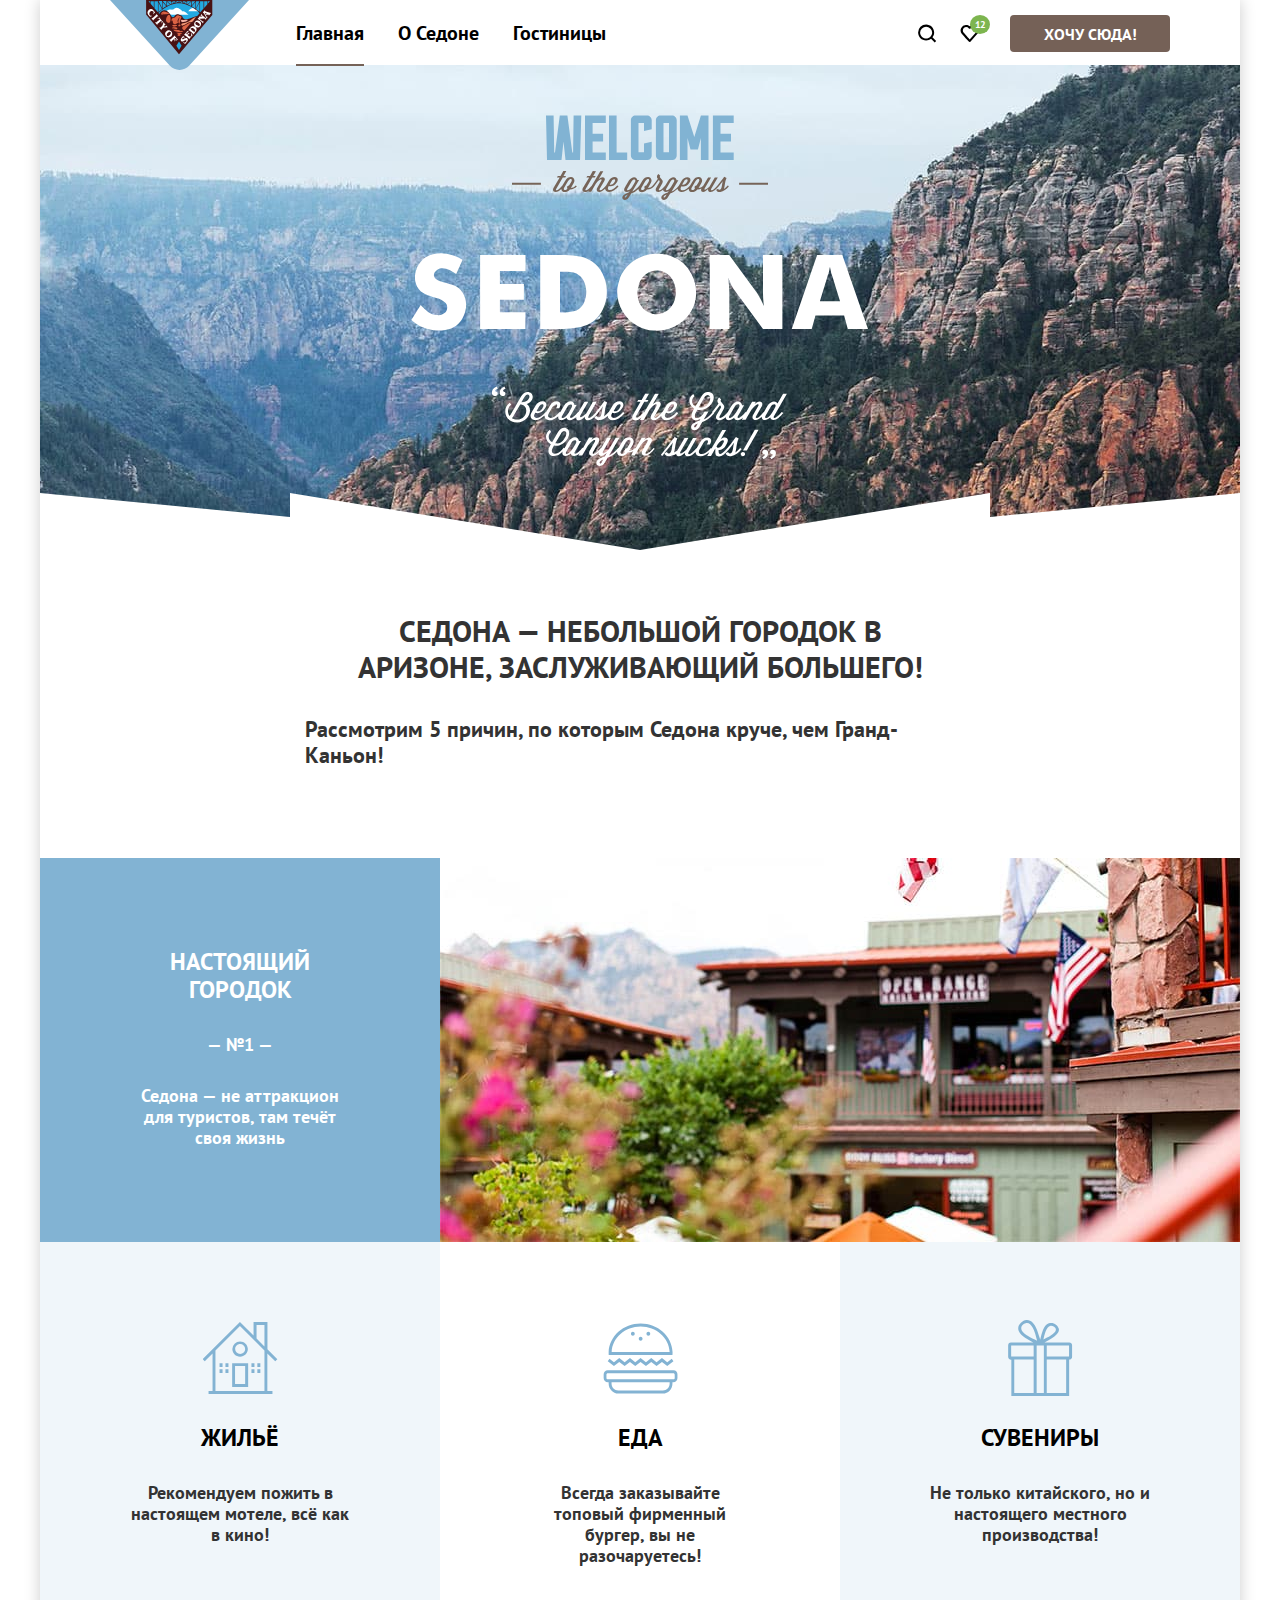
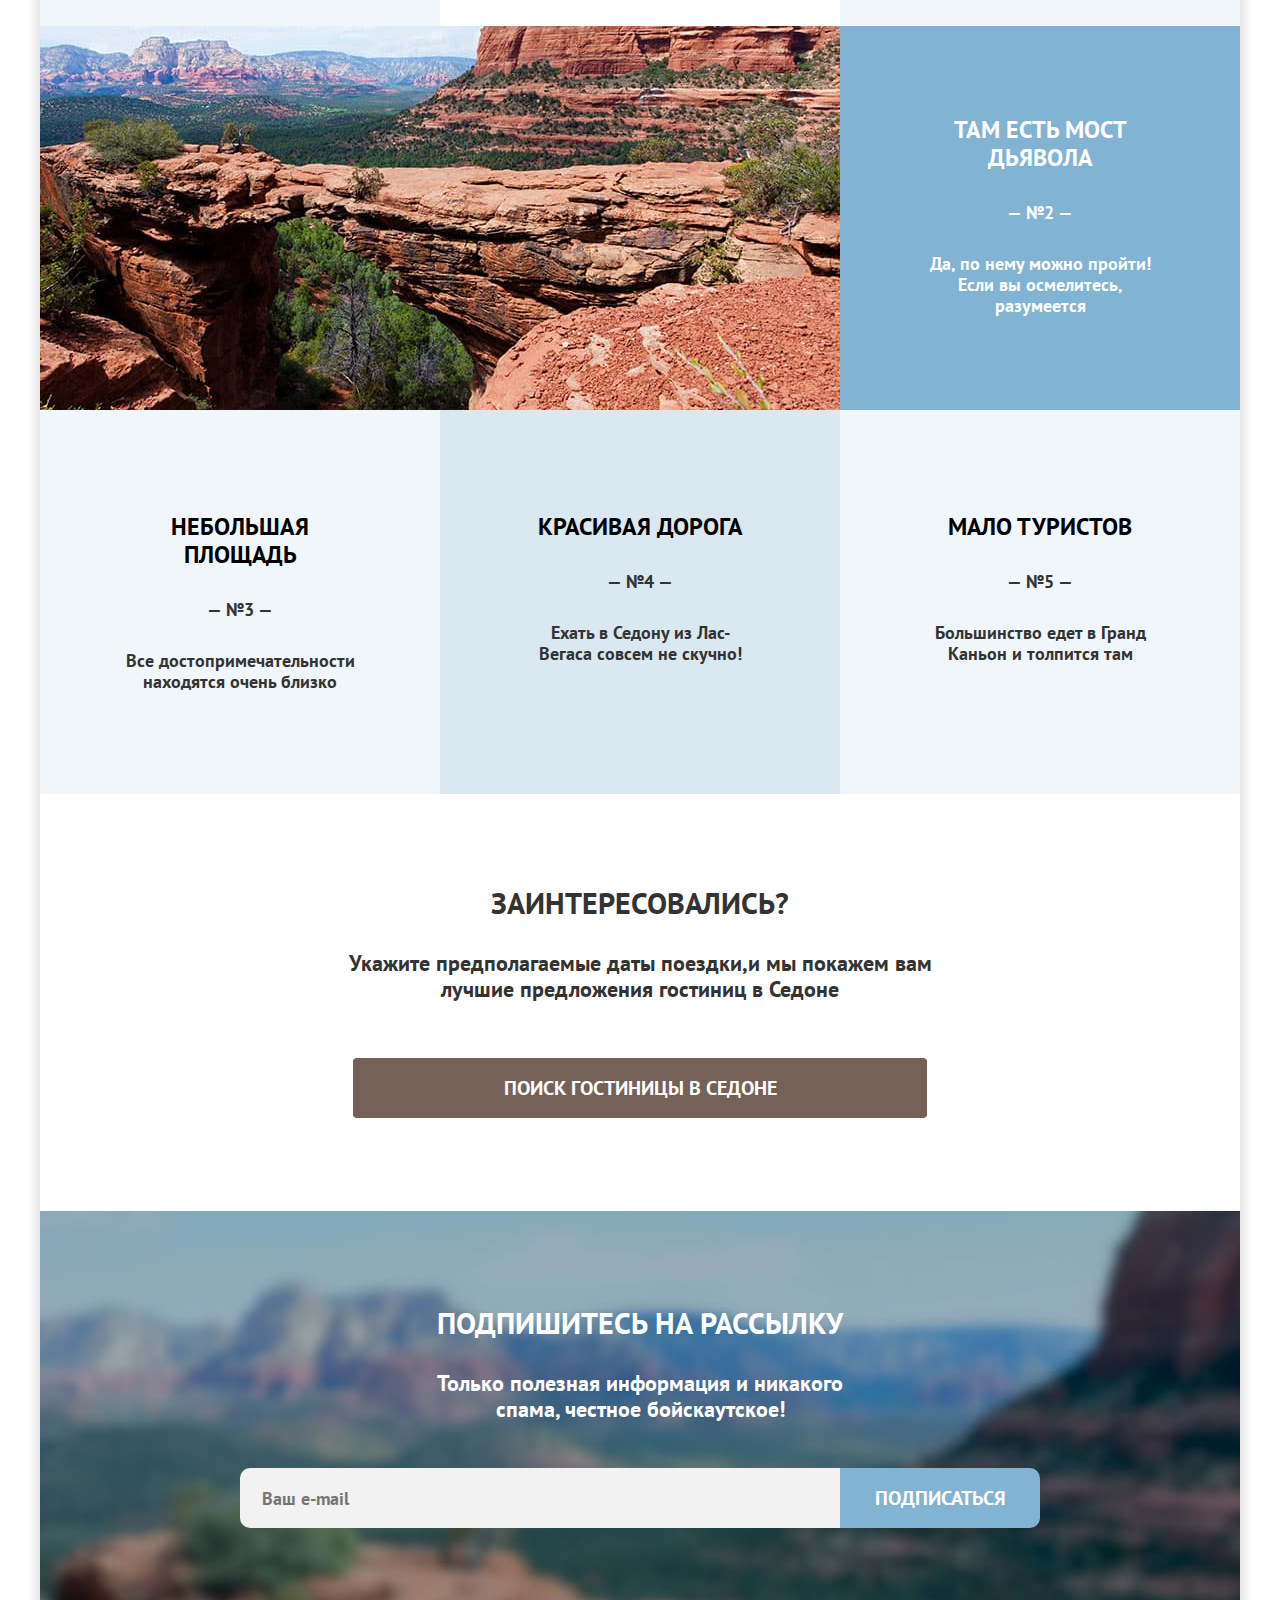
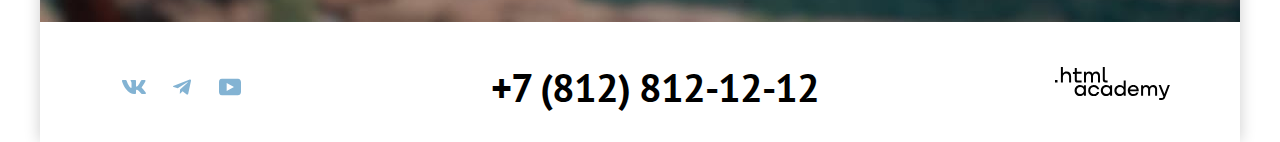
==== index.html @ e3652f36 "Merge pull request #8 from Danilooo77/master" ====
<!DOCTYPE html>
<html lang="ru">

<head>
  <meta charset="utf-8">
  <title>HTML Academy: Седона</title>
  <link rel="stylesheet" href="./styles/styles.css">
  <link rel="icon" href="#">
</head>

<body>
  <header class="page-header">
    <div class="container">
      <nav class="navigation">
        <a class="header-icon-link" href="./index.html">
          <img class="header-icon-image" src="./images/logo.svg" width="139" height="70" alt="city of seddona"></a>
        <ul class="navigation-list">
          <li class="navigation-item">
            <a class="navigation-link navigation-link-active" href="./index.html">Главная</a>
          </li>
          <li class="navigation-item">
            <a class="navigation-link" href="#">О Седоне</a>
          </li>
          <li class="navigation-item">
            <a class="navigation-link" href="catalog.html">Гостиницы</a>
          </li>
        </ul>
        <ul class="navigation-user">
          <li class="navigation-item">
            <a class="navigation-link" href="#"><svg class="navigation-icon" width="19" height="19" fill="#000"
                xmlns="http://www.w3.org/2000/svg">
                <path fill="currentColor"
                  d="m18.16 17.05-3.71-3.7c1-1.3 1.7-3 1.7-4.9 0-4.4-3.6-8-8.02-8a8.12 8.12 0 0 0-8.02 8.1c0 4.4 3.6 8 8.02 8 1.8 0 3.51-.6 4.91-1.7l3.71 3.7 1.4-1.5Zm-10.03-2.5c-3.3 0-6.02-2.7-6.02-6a6.03 6.03 0 0 1 12.04 0c0 3.3-2.71 6-6.02 6Z"
                   />
              </svg> <span class="visually-hidden">Поиск</span></a>
          </li>
          <li class="navigation-item">
            <a class="navigation-link " href="#"><svg class="navigation-icon" width="19" height="17" fill="#000"
                xmlns="http://www.w3.org/2000/svg"><path fill="currentColor" d="M9.58 17c-.3 0-.6-.1-.8-.4-5.42-6.1-6.72-7.5-7.03-7.9A5.4 5.4 0 0 1 6.16 0c1.31 0 2.51.5 3.52 1.3a5.47 5.47 0 0 1 9.03 4.1c0 1.3-.5 2.5-1.31 3.4l-7.02 7.9c-.2.2-.4.3-.8.3ZM3.56 7.5c.3.4 3.51 4 6.12 6.9l6.21-7c.5-.5.7-1.2.7-2 0-1.8-1.5-3.3-3.3-3.3-1 0-2 .5-2.71 1.3-.3.3-.6.4-.9.4-.3 0-.6-.2-.8-.4a3.7 3.7 0 0 0-2.71-1.3c-1.8 0-3.31 1.5-3.31 3.3-.1.9.3 1.6.7 2.1-.1 0-.1 0 0 0Z" />
              </svg>
              <span class="count-badge">12</span>
              <span class="visually-hidden">Избранное</span></a>
          </li>
          <li class="navigation-item">
            <a class="button-brown " href="#">Хочу сюда!</a>
          </li>
        </ul>
      </nav>
    </div>
  </header>
  <main class="main-index main-column">
    <div class="page-container">
      <div class="background-title">
      <h1 class="visually-hidden"> seddona </h1>
      <img class="logo logo-text" src="./images/welcome.svg" width="458" height="352"
        alt="логотип туристической агении Приветствуем в Седона на фоне гор">
      </div>
      <section Class="advantages">
        <h2 class="advantages-logo">Седона — небольшой городок в Аризоне, заслуживающий большего!</h2>
        <p class="five-why">Рассмотрим 5 причин, по которым Седона круче, чем Гранд-Каньон!</p>
        <ul Class="advantages-list">
          <li class="advantages-item">
            <div class="card first-card">
              <div class="group-flex">
                <div class="box-blue">
                  <h3 class="advantages-title-special"> Настоящий городок </h3>
                  <span class="number"> — №1 — </span>
                  <p class="advantages-description"> Седона — не аттракцион для туристов, там течёт своя жизнь </p>
                </div>
                <img class="illustrative" src="./images/photo-header.jpg" width="800" height="384"
                  alt="город на фоне котого видно бар">
              </div>
              <div class="group-flex">
                <div class="box-icon house">
                  <h3 class="advantages-title"> Жильё</h3>
                  <p class="advantages-description"> Рекомендуем пожить в настоящем мотеле, всё как в кино! </p>
                </div>
                <div class="box-icon white food">
                  <h3 class="advantages-title">Еда</h3>
                  <p class="advantages-description">Всегда заказывайте топовый фирменный бургер, вы не разочаруетесь!
                  </p>
                </div>
                <div class="box-icon present">
                  <h3 class="advantages-title">Сувениры</h3>
                  <p class="advantages-description">Не только китайского, но и настоящего местного производства! </p>
                </div>
              </div>
            </div>
          </li>
          <li class="advantages-item">
            <div class="card second-card">
              <div class="group-flex">
                <img class="illustrative" src="./images/photo-quanion.jpg" width="800" height="384"
                  alt="большой и очень крассивый Каньон">
                <div class="box-blue">
                  <h3 class="advantages-title-special">Там есть мост дьявола</h3>
                  <span class="number"> — №2 — </span>
                  <p class="advantages-description">Да, по нему можно пройти! Если вы осмелитесь, разумеется </p>
                </div>
              </div>
            </div>
          </li>
            <li class="advantages-item ">
              <div class="box flex-box">
                <h3 class="advantages-title">Небольшая площадь</h3>
                <span class="number"> — №3 — </span>
                <p class="advantages-description">Все достопримечательности находятся очень близко </p>
              </div>
            </li>
            <li class="advantages-item">
              <div class="box flex-box">
                <h3 class="advantages-title">Красивая дорога</h3>
                <span class="number"> — №4 — </span>
                <p class="advantages-description">Ехать в Седону из Лас-Вегаса совсем не скучно! </p>
              </div>
            </li>
            <li class="advantages-item">
              <div class="box flex-box">
                <h3 class="advantages-title">Мало туристов</h3>
                <span class="number"> — №5 — </span>
                <p class="advantages-description">Большинство едет в Гранд Каньон и толпится там </p>
              </div>
            </li>
        </ul>
      </section>
      <section class="register-tour">
        <h2 class="visually-hidden"> Регистрация на тур </h2>
        <h2 class="register-tour-title">Заинтересовались? </h2>
        <p> Укажите предполагаемые даты поездки,и мы покажем вам лучшие предложения гостиниц в Седоне</p>
        <a href="#" class="register-tour-button button-brown"><span class="register-tour-button-info">Поиск гостиницы в
            седоне</span></a>
      </section>
    </div>
  </main>
  <footer class="page-footer">
    <div class="page-footer-container">
      <section class="newsletter ">
        <h2 class="page-footer-tytle">Подпишитесь на рассылку</h2>
        <p> Только полезная информация и никакого спама, честное бойскаутское! </p>
        <form class="newslatter-form" action="http://echo.htmlacademy.ru/" method="post">
          <label class="e-mail">
            <input class="field" placeholder="Ваш e-mail" type="email" name="newsletter-email" required>
          </label>
          <button class="button newsletter-button" type="submit">
            <span class="button-name">Подписаться</span>
          </button>
        </form>
      </section>
      <div class="container footer-container">
        <ul class="footer-social-list">
          <li class="footer-social-item">
            <a class="social-link" href="https://vk.com/htmlacademy">
              <svg class="social-icon" width="24" height="15" fill="#83B3D3" xmlns="http://www.w3.org/2000/svg">
                <path fill="currentColor" fill-rule="evenodd" clip-rule="evenodd"
                  d="M23.45 1.45c.17-.55 0-.95-.8-.95h-2.62c-.67 0-.98.35-1.14.73 0 0-1.34 3.2-3.23 5.27-.61.6-.89.8-1.22.8-.17 0-.42-.2-.42-.74V1.45c0-.66-.18-.95-.74-.95H9.15c-.42 0-.67.3-.67.6 0 .61.95.76 1.05 2.5v3.8c0 .84-.16.99-.5.99-.88 0-3.05-3.21-4.33-6.89-.25-.71-.5-1-1.17-1H.9c-.75 0-.9.35-.9.73 0 .68.89 4.07 4.14 8.55 2.18 3.06 5.23 4.72 8.01 4.72 1.67 0 1.88-.37 1.88-1v-2.32c0-.73.16-.88.69-.88.38 0 1.05.2 2.61 1.67 1.78 1.75 2.07 2.53 3.08 2.53h2.62c.75 0 1.13-.37.91-1.1-.24-.72-1.09-1.77-2.21-3.02-.62-.7-1.54-1.47-1.81-1.86-.4-.49-.28-.7 0-1.14 0 0 3.2-4.43 3.53-5.93Z"
                   />
              </svg>
              <span class="visually-hidden"> ВКонтакте </span></a>
          </li>
          <li class="footer-social-item">
            <a class="social-link" href="https://t.me/htmlacademy">
              <svg class="social-icon" width="18" height="16" fill="#83B3D3" xmlns="http://www.w3.org/2000/svg">
                <path fill="currentColor"
                  d="M16.79.6.84 6.75c-1.09.43-1.08 1.04-.2 1.31l4.1 1.28 9.47-5.98c.44-.27.85-.12.52.18l-7.68 6.92-.28 4.22c.41 0 .6-.19.83-.41l1.99-1.93 4.13 3.05c.77.42 1.31.2 1.5-.7l2.72-12.8C18.22.77 17.5.27 16.79.59Z"
                   />
              </svg>
              <span class="visually-hidden"> Телеграм </span></a>
          </li>
          <li class="footer-social-item">
            <a class="social-link" href="https://www.youtube.com/user/htmlacademyru">
              <svg class="social-icon" width="22" height="17" fill="#83B3D3" xmlns="http://www.w3.org/2000/svg">
                <path fill="currentColor"
                  d="M18.6 0H3.18C1.31 0 0 1.6 0 3.4v10.1C0 15.4 1.31 17 3.17 17h15.66c1.64 0 3.17-1.6 3.17-3.4V3.4C21.78 1.6 20.47 0 18.6 0ZM7.67 12.54V4.46L15 8.5l-7.33 4.04Z"
                   />
              </svg>
              <span class="visually-hidden"> Ютуб </span></a>
          </li>
        </ul>
        <a class="phone-infoline" href="tel:+78128121212">+7 (812) 812-12-12</a>
        <a class="htmlacademy-link" href="https://htmlacademy.ru" target="_blank">
          <svg class="htmlacademy-icon" width="115" height="33" fill="#000" xmlns="http://www.w3.org/2000/svg"><path fill="currentColor" d="M0 12.9v2.6h2.5v-2.6H0ZM11.6 4.5c-1.6 0-2.8.7-3.6 1.7h-.1V0h-2v15.5h2v-5.3c0-2.1 1.3-3.6 3.3-3.6 1.8 0 2.9 1.4 2.9 3.2v5.7h2V9.4c.1-3-1.8-4.9-4.5-4.9ZM26.6 4.8h-4.8V1.1h-2v3.8h-1.9v2h1.9v6c0 1.7 1 2.7 2.7 2.7h4.1v-2h-3.7c-.7 0-1.1-.4-1.1-1.1V6.8h4.8v-2ZM41.1 4.6c-1.6 0-2.9.8-3.5 2.1h-.1c-.6-1.2-1.8-2.1-3.4-2.1-1.4 0-2.5.8-3.1 1.8h-.1V4.8H29v10.6h2V10c0-2 1-3.5 2.6-3.5 1.5 0 2.4 1 2.4 2.6v6.3h2V9.8c0-2.4 1.4-3.3 2.6-3.3 1.5 0 2.4 1 2.4 2.6v6.3h2V8.9c.1-2.5-1.4-4.3-3.9-4.3ZM47.8 12.7c0 1.7 1 2.7 2.8 2.7h2v-2h-1.7c-.7 0-1.1-.4-1.1-1.1V0h-2v12.7ZM28.9 19.7c-.9-1.1-2.2-1.8-3.9-1.8-3.1 0-5.4 2.3-5.4 5.6s2.3 5.6 5.4 5.6c1.8 0 3-.8 3.8-1.9h.1v1.6h2V18.2h-2v1.5Zm-3.6 7.4c-2.2 0-3.6-1.6-3.6-3.6s1.4-3.6 3.6-3.6 3.6 1.6 3.6 3.6c0 1.9-1.4 3.6-3.6 3.6ZM44.2 22c-.5-2.4-2.6-4.1-5.4-4.1a5.4 5.4 0 0 0-5.6 5.6c0 3.1 2.2 5.6 5.6 5.6 2.8 0 4.9-1.8 5.4-4.2h-2.1a3.4 3.4 0 0 1-3.3 2.3c-2.2 0-3.6-1.6-3.6-3.6s1.4-3.6 3.6-3.6c1.6 0 2.8 1 3.3 2.2h2.1V22ZM55.1 19.7c-.9-1.1-2.2-1.8-3.9-1.8-3.1 0-5.4 2.3-5.4 5.6s2.3 5.6 5.4 5.6c1.8 0 3-.8 3.8-1.9h.1v1.6h2V18.2h-2v1.5Zm-3.6 7.4c-2.2 0-3.6-1.6-3.6-3.6s1.4-3.6 3.6-3.6 3.6 1.6 3.6 3.6c0 1.9-1.5 3.6-3.6 3.6ZM68.7 19.8c-.9-1.1-2.2-1.9-3.9-1.9-3.1 0-5.4 2.3-5.4 5.6s2.2 5.6 5.4 5.6c1.7 0 3-.8 3.8-1.8h.1v1.5h2V13.4h-2v6.4Zm-3.6 7.3c-2.2 0-3.6-1.6-3.6-3.6s1.4-3.6 3.6-3.6 3.6 1.6 3.6 3.6c-.1 2-1.5 3.6-3.6 3.6ZM78.3 17.9c-3.3 0-5.5 2.5-5.5 5.6 0 3 2.1 5.6 5.5 5.6 2.5 0 4.5-1.3 5.2-3.6h-2.1c-.5 1-1.6 1.6-3 1.6-1.9 0-3.3-1.3-3.4-2.9h8.8c.2-3.6-2-6.3-5.5-6.3Zm0 1.9c1.7 0 3 1 3.3 2.6h-6.5c.3-1.5 1.5-2.6 3.2-2.6ZM98.2 17.9c-1.6 0-2.9.8-3.6 2h-.1c-.6-1.2-1.8-2-3.4-2-1.4 0-2.5.7-3.1 1.8v-1.5h-1.9v10.6h2v-5.4c0-2 1-3.4 2.6-3.5 1.5 0 2.4 1 2.4 2.6v6.3h2v-5.6c0-2.4 1.4-3.3 2.6-3.3 1.5 0 2.4 1 2.4 2.6v6.3h2v-6.5c.1-2.6-1.4-4.4-3.9-4.4ZM109.4 27l-3.6-8.9h-2.2l4.8 11.6c-.3.9-.7 1.2-1.7 1.2h-2.5v2h2.5c1.8 0 2.8-.8 3.5-2.6l4.7-12.2h-2.1l-3.4 8.9Z" /></svg>
        </a>
      </div>
    </div>
  </footer>
  <div class="modal-container visually-hidden">
    <div class="modal modal-auth">
      <button class="modal-close-button">
        <span class="visually-hidden">Закрыть</span>
      </button>
      <section class=" modal-content">
        <h2 class="modal-title">Поиск гостиницы в Седоне</h2>
      </section>
      <form class="tex" action="http://echo.htmlacademy.ru/" method="post">
        <p class="first-row">
          <label class="auth-form-name">Дата заезда:
            <input class="date date-in" type="date">
          </label>
        </p>
        <p class="under-date-in under-date"> Мы не можем отправить вас в прошлое. </p>
        <p class="second-row">
          <label class="auth-form-name"> Дата выезда:
            <input class="date date-out" type="date">
          </label>
        </p>
          <p class="under-date-out under-date" > На эти даты есть свободные номера. Пока есть. </p>
        <p class="three-row">
          <label class="auth-form-name"> Взрослые:
            <input class="number-of-people" type="number">
              <span>  </span>
          </label>
        </p>
        <p class="three-row">
          <label class="auth-form-name"> Дети:
            <input class="number-of-children" type="number">
              <span>  </span>
          </label>
        </p>
        <button class="button modal-button"> Найти </button>
      </form>
    </div>
  </div>
</body>

</html>
---- styles/styles.css ----
@font-face {
  font-family: "PT Sans";
  font-style: normal;
  font-size: 400;
  src: url("../fonts/ptsans-700.woff2") format("woff2");
  font-display: swap;
}

@font-face {
  font-family: "PT Sans";
  font-style: bold;
  font-size: 700;
  src: url("../fonts/ptsans-700.woff2") format("woff2");
  font-display: swap;
}

html {
  height: 100%;
}

body {
  display: flex;
  flex-direction: column;
  font-family: "PT Sans", sans-serif;
  font-size: 18px;
  line-height: 21px;
  color: #333333;
  background-color: #ffffff;
  font-weight: 400;
  width: 1200px;
  margin: 0 auto;
  font-style: normal;
  min-height: 100%;
  box-shadow: 0 0 15px rgba(0, 0, 0, 0.2);
}


.navigation-list{
  list-style-type: none;
  margin: 0;
  padding: 0;
}
.advantages-list{
  list-style-type: none;
  margin: 0;
  padding: 0;
  display: flex;
  flex-wrap: wrap;
}



.button {
  border-radius: 4px;
  background: #82B3D3;
  text-decoration: none;
  text-align: center;
  text-transform: uppercase;
  cursor: pointer;
  color: #FFFFFF;
  border: 0;
  font-family: "PT sans",sans-serif;
}


/* header */
.header-icon-image {
  display: block;
  margin-right: 30px;
  z-index: 1;
  position: relative;
}

.navigation {
  display: flex;
  align-items: flex-start;
  flex-wrap: wrap;

}

.navigation-list {
  display: flex;
  margin-right: auto;
  flex-wrap: wrap;
}

.navigation-icon{
  position: absolute;
  top:0;
  left:0;
  bottom:0;
  right:0;
  margin:auto;
}
.count-badge{
  position: absolute;
  font-weight: 400;
  font-size: 10px;
  line-height: 13px;
  border-radius: 50%;
  background-color: #7DB54F;
  color: #FFFFFF;
  padding:3px 5px;
  letter-spacing: -0.1em;
  margin-top: 15px;
  right: 0;
}


.navigation-user {
  max-width: 270px;
  display: flex;
  justify-content: flex-end;
  flex-wrap: wrap;
  align-items:center;
  list-style-type: none;
  margin: 0;
  padding: 0;

}
.navigation-item .button-brown{
  min-width:160px;
  display: block;
  box-sizing: border-box;
  margin-left: 20px;
}

.navigation-link {
  font-size: 20px;
  font-family: "Pt Sans", sans-serif;
  line-height: 26px;
  text-align: center;
  color: #000000;
  font-style: normal;
  font-weight: 700;
  text-decoration: none;
  padding: 20px 17px ;
  box-sizing: border-box;
  position: relative;
  display: block;
}

.navigation-user .navigation-link{
  padding: 0;
  min-width: 42px;
  min-height: 66px;
}

.button-brown {
  border-radius: 4px;
  background: #756157;
  text-decoration: none;
  text-align: center;
  text-transform: uppercase;
  cursor: pointer;
  color: #FFFFFF;
  border: 0;
  font-size: 16px;
  line-height: 20px;
  padding: 9px 15px 8px;

}

.background-title {
  background-image: url("../images/index-background.jpg");
  max-width: 1200px;
  background-repeat: no-repeat;
  background-color: #ffffff;
  min-height: 485px;
  position: relative;
  margin-bottom: 63px;
  margin-top: -5px;
}

.background-title::before {
  content: "";
  background-image: url("../images/bacground_bottom.svg");
  background-repeat: no-repeat;
  width: 100%;
  height: 60px;
  position: absolute;
  bottom: 0;
  background-position: center bottom;
}

.advantages-logo {
  text-transform: uppercase;
  font-weight: 700;
  font-size: 30px;
  line-height: 36px;
  margin: 0 auto 31px;
  text-align: center;
  max-width: 620px;
}

/* center box */
.main-column {
  flex-grow: 1;
}

.logo {
  display: block;
  margin: 0 auto;
  padding-top: 50px;
}

.five-why {
  font-size: 22px;
  line-height: 26px;
  padding-bottom: 90px;
  margin: 0 auto;
  max-width: 670px;

}

.inner-header {
  background: url("../images/filter.jpg");
  background-repeat: no-repeat;
  background-size: cover;
  max-width: 1200px;
  box-sizing: border-box;
  color: #ffffff;
  padding: 35px 70px 70px 70px;
  margin-bottom: 55px;
  margin-top: -5px;
}

.inner-header-title {
  font-size: 60px;
  margin: 0 0 10px 0;
  line-height: 78px;
}

.filter-main {
  display: flex;
}

.catalog-filter-title {
  padding: 0;
  font-size: 20px;
  line-height: 26px;
  padding-bottom: 30px;
}

.catalog-filter-item:not(:last-child) {
  padding-bottom: 15px;
}

.filter-footer {
  margin-left: auto;
  display: flex;
  flex-direction: column;
  align-self: flex-end;
  margin-bottom:-20px;
}

.button-accept {
  padding: 14px 15px 14px 15px;
  font-size: 16px;
  line-height: 20px;
  width: 160px;
  font-weight: 700;
}

.button-reset {
  background-color: transparent;
  color: #ffffff;
  border: 0;
  cursor: pointer;
  padding: 20px 0 20px 0;
  font-size: 16px;
  line-height: 20px;
  font-weight: 400;
  font-family: "PT sans",sans-serif;
}

.breadcrumbs {
  display: flex;
  column-gap: 25px;
  position: relative;
  font-size: 16px;
  line-height: 21px;
  list-style-type: none;
  margin: 0;
  padding: 0;
  margin-bottom: 40px;
}

.breadcrums-item:nth-child(2):before {
  content: "";
  background-image: url("../images/arrow.svg");
  background-repeat: no-repeat;
  width: 6px;
  height: 9px;
  position: absolute;
  bottom: 0;
  top: 30%;
  transform: translate(-15px);
}

.box-icon {
  Width: 400px;
  min-height: 384px;
  text-align: center;
  position: relative;
  box-sizing: border-box;
  padding: 182px 85px 20px;
}

.box,
.box-blue {
  width: 400px;
  min-height: 384px;
  text-align: center;
  position: relative;
  box-sizing: border-box;
  padding: 90px 85px 30px 85px;
}

.box-blue {
  background-color: #82B3D3;
  color: #ffffff;
}

.box-icon.white {
  background-color: #ffffff;
}

.box .advantages-title {
  padding-top: 13px;
}
.illustrative{
  display: block;
}
.box-blue .advantages-title-special {
  color: #ffffff;
  margin: 0;

}

span.number {
  display: inline-block;
  padding-bottom: 30px;
}

.box p,
.box-blue p,
.box-icon p {
  margin: 0;
}

.house::before {
  content: "";
  width: 75px;
  height: 72px;
  background-image: url("../images/house.svg");
  background-repeat: no-repeat;
  background-position: center;
  position: absolute;
  top: 80px;
  left: 50%;
  transform: translatex(-50%);
}

.present:before {
  content: '';
  width: 65px;
  height: 76px;
  background-image: url("../images/present.svg");
  background-repeat: no-repeat;
  background-position: center;
  position: absolute;
  top: 78px;
  left: 50%;
  transform: translateX(-50%);
}

.box-icon:not(:nth-child(2)),
.box {
  background-color: rgba(131, 179, 211, 0.12);
}

.advantages-item:nth-child(4) {
  background: rgba(131, 179, 211, 0.2);
}

.food:before {
  content: '';
  width: 76px;
  height: 73px;
  background-repeat: no-repeat;
  background-position: center;
  position: absolute;
  top: 80px;
  left: 50%;
  transform: translateX(-50%);
  background-image: url("../images/food.svg")
}


.register-tour {
  text-align: center;
  border: 0;
  min-height: 417px;
  box-sizing: border-box;
  padding: 91px 290px 93px;
}

.register-tour-title {
  text-transform: uppercase;
  font-style: normal;
  font-weight: 700;
  font-size: 30px;
  line-height: 36px;
  padding-bottom: 29px;
  margin: 0;
}

.register-tour p {
  font-weight: 400;
  font-size: 22px;
  line-height: 26px;
  margin: 0 auto;
  padding-bottom: 56px;
}

.pagination-link {
  width: 60px;
  height: 60px;
  display: block;
  line-height: 36px;
  font-size: 20px;
  padding: 12px;
  font-weight: 700;
  box-sizing: border-box;
}

.pagination-current {
  background-color: #F2F2F2;
  color: #000000;
  text-align: center;
  margin-left: 1px;
}

/* footer */

.newsletter {
  text-align: center;
  color: white;
  background-image: url("../images/background.jpg");
  background-size: cover;
  background-repeat: no-repeat;
  width: 1200px;
  min-height: 411px;
  padding: 94px 180px;
  box-sizing: border-box;
}

.newsletter-inner {
  background-image: none;
  color: #000000;
}

.page-footer-tytle {
  font-size: 30px;
  line-height: 36px;
  text-transform: uppercase;
  margin: 0;
  margin-bottom: 29px;
}

.newsletter p {
  font-size: 22px;
  line-height: 26px;
  margin: 0 auto 46px;
  width: 475px;
}

.button-name {
  text-transform: uppercase;
  color: #FFFFFF;
  font-size: 20px;
  line-height: 36px;

}

.footer-social-list {
  display: flex;
  max-width: 150px;
  flex-wrap: wrap;
  align-content: flex-start;
  list-style-type: none;
  margin: 0;
  padding: 0;
}


.social-link {
  position: relative;
  display: block;
  width: 48px;
  height: 40px;
  color:#83B3D3;
  text-decoration: none;
}

.social-icon {
  position: absolute;
  top: 50%;
  left: 50%;
  transform: translate(-50%, -50%);
}

.phone-infoline {
  font-weight: 400;
  font-size: 40px;
  line-height: 40px;
  color: #000000;
  text-decoration: none;
  letter-spacing: -1px;
}

.register-tour-button {
  font-size: 20px;
  line-height: 36px;
  background: #756157;
  padding: 12px 15px;
  min-width: 574px;
  display: inline-block;
  box-sizing: border-box;
}

.field {
  width: 600px;
  height: 60px;
  border-radius: 10px 0 0 10px;
  padding: 0 0 0 22px;
  border: 0;
  background-color: #F2F2F2;
  box-sizing: border-box;
  font-size: 18px;
  line-height: 21px;
  font-family: "PT sans",sans-serif;

}

.newsletter-button {
  padding: 12px 15px;
  background: #82B3D3;
  border-radius: 0 10px 10px 0;
  border: 0;
  cursor: pointer;
  width:200px;
  font-family: "PT sans",sans-serif;
}

.newslatter-form {
  display: flex;
  justify-content: center;
}

.group-flex {
  display: flex;
  flex-wrap: wrap;
}

.group-flex h3, .flex-box h3{
  font-family: 'PT Sans', sans-serif;
  font-style: normal;
  font-weight: 700;
  font-size: 24px;
  line-height: 28px;
  text-transform: uppercase;
  color: #000000;
  margin: 0;
  padding-bottom: 30px;

}

/* style for catalog */
span.star {
  background-image: url("../images/star.svg");
  background-repeat: no-repeat;
  width: 18px;
  height: 17px;
}

.rating-word {
  font-family: "PT Sans", sans-serif;
  background: #F2F2F2;
  border-radius: 4px;
  padding: 8px 8px 9px;
  font-size: 16px;
  line-height: 20px;
  text-align: center;
  text-transform: uppercase;
}

.rating-list {
  display: flex;
  align-items: center;
  gap: 6px;
}

.quantity-hotel {
  text-transform: uppercase;
  font-size: 30px;
  line-height: 36px;
  font-family: "PT Sans", sans-serif;
  font-weight: 700;
  margin-right: auto;
}

.number-hotel-in-page {
  margin-left: 50px;
  border: 2px solid #E5E5E5;
  border-radius: 4px;
  width: 160px;
  height: 49px;
  font-size: 18px;
  line-height: 21px;
  font-weight: 400;
  padding: 14px 18px;
  background-image: url("../images/select-arrow.svg");
  background-repeat: no-repeat;
  background-position: right 19px center ;
  appearance: none;
  box-sizing: border-box;
  font-family: "PT sans",sans-serif;
}

.product-list {
  list-style-type: none;
  margin: 0;
  padding: 0;
  display: flex;
  width: 1060px;
  flex-wrap: wrap;
  column-gap: 18px;
  margin-bottom: 66px;
  margin-left:2px;

}
.htmlacademy-link{
  text-decoration: none;
  color: #000000;
}
.product-card {
  background-color: #ffffff;
  width: 340px;
  height: 438px;
  box-sizing: border-box;
  padding: 21px;
}

.product-card-link {
  text-decoration: none;
  color: #000000;
}

.product-card-image {
  display: block;
}

.product-card-title {
  margin: 0;
  padding: 16px 0;
  font-weight: 700;
font-size: 24px;
line-height: 28px;
}

.card-info {
  display: grid;
  grid-template-columns: 1fr 1fr;
  column-gap: 20px;
  row-gap: 16px;
}

/* sort */
.header-card {
  display: flex;
  margin-bottom: 54px;
  justify-content: space-between;
  align-items: center;
}

.sort {
  order: 1;
  display: flex;
  gap: 8px;
  width: 160px;
}

.sort-button {
  border: 2px solid #000000;
  border-radius: 4px;
  text-decoration: none;
  width: 48px;
  height: 48px;
  box-sizing: border-box;
  position: relative;
  display: inline-block;

}

.sort-icon{
  position: absolute;
  top: 50%;
  left: 50%;
  transform: translate(-50%, -50%);
}

.sort-button:not(:first-child) {
  border: 2px solid #E5E5E5;
}
.select{
  position: relative;
  display: flex;
  align-items: center;
  width:290px;
  margin-right: 78px;
}
.selection-control {
  width: 100%;
  border: 2px solid #E5E5E5;
  border-radius: 4px;
  font-weight: 400;
  padding: 12px 20px;
  font-size: 18px;
  line-height: 21px;
  background-image: url("../images/select-arrow.svg");
  background-repeat: no-repeat;
  background-position: right 20px center ;
  appearance: none;
  box-sizing: border-box;
  font-family: "PT sans",sans-serif;
}

/* sort-end */

.button-gallery {
  padding: 9px 15px 8px 15px;
  font-size: 16px;
  line-height: 20px
}



.button-active {
  background-color: #7DB54F;
  border-radius: 4px;
  text-decoration: none;
  text-align: center;
  text-transform: uppercase;
  cursor: pointer;
  color: #FFFFFF;
  border: 0;
  font-size: 16px;
  line-height: 20px;
}

.footer-gallery {
  display: flex;
  justify-content: space-between;
  align-items: center;
  border-top: 1px solid #E6E6E6;
}

.pagination {
  list-style-type: none;
  padding: 0;
  display: flex;
  gap: 8px;
  margin: 30px 0 25px 0;
}

.visually-hidden {
  position: absolute;
  width: 1px;
  height: 1px;
  margin: -1px;
  padding: 0;
  border: 0;
  clip: rect(0 0 0 0);
  overflow: hidden;
}

/* dodtek */
.container {
  padding: 0 70px;
}
.container-galery{
  margin: 1px;
}

.footer-container {
  display: flex;
  box-sizing: border-box;
  width: 100%;
  justify-content: space-between;
  min-height: 120px;
  padding-top: 45px;
  padding-bottom: 35px;

}

/* button */
.button-active:focus,
.button-active:hover {
  background: #6C9E42;
}

.button-brown:hover,
.button-brown:focus {
  background: #615048;
  outline: none;
}
.button-brown:active,
.button-active:active,
.button:active ,
.button-name:active,
.newsletter-button:active{
  color: rgba(255, 255, 255, 0.3);
 }

.button:hover,
.button:focus {
  background: #68A2CA;
  outline: none;
}

.button:disabled,
.button-brown:disabled,
.button-active:disabled {
  background: #E5E5E5;
}

.button:disabled:hover,
.button-brown:disabled:hover,
.button-active:disabled:hover {
  background: #E5E5E5;
  outline: none;
  cursor: default;
}

.social-link:hover,
.social-link:focus {
  color: #68A2CA;
  outline: none;
}
.social-link:active{
  color:rgba(104, 162, 202, 0.3); ;
}
.phone-infoline:focus,
.phone-infoline:hover {
  color: #756157;
  outline: none;
}
.phone-infoline:active,
.htmlacademy-icon:active{
  color: rgba(117, 97, 87, 0.3);
}
.htmlacademy-link:hover,
.htmlacademy-link:focus {
  color: #756157;
  outline: none;
}

.navigation-link-active::before {
  content: "";
  position: absolute;
  height: 2px;
  background-color: #756257;
  left: 17px;
  right: 17px;
  bottom: 0;
  z-index: 2;
  background-position: center bottom;
}

.sort-button:hover {
  border: 2px solid #000000;
}

.sort-button:focus {
  border: 2px solid #68A2CA;
  outline: none;
}

.breadcrums-link:hover,
.breadcrums-link svg:hover {
  color: rgba(255, 255, 255, 0.6);
  fill: rgba(255, 255, 255, 0.6) ;
  mask-image: url();
}
.navigation-link:hover:not(.button-brown),
.navigation-link:focus:not(.button-brown),
.navigation-icon:hover
,.navigation-icon:focus{
  color: #756157;
  outline: none;
}
.navigation-link:active:not(.button-brown){
  color: rgba(117, 97, 87, 0.3);
}
.range-scale{
  position:relative;
  height: 4px;
  background-color: rgba(255, 255, 255, 0.3);
  margin-top:10px;

}
.range-bar{
  position: absolute;
  background-color: white;
  opacity: 1;
  height:4px;
  box-shadow: 0 4px 4px rgba(0, 0, 0, 0.25);
  left:0;
}
.range-toggle{
  position: absolute;
  width:20px;
  height:20px;
  background-color: #ffffff;
  border-radius: 5px;
  border:0;
}
.range-toggle:hover{
  box-shadow: 0 4px 10px rgba(0, 0, 0, 0.25);
}
.range-toggle:focus{
  border: 3px solid #83B3D3;
  outline: none;
  box-shadow: 0 4px 10px rgba(0, 0, 0, 0.25);
}
.range-toggle:active{
  border: 2px solid #83B3D3;
  box-shadow: px 7px 15px rgba(0, 0, 0, 0.4);
}
.toggle-min{
  top:-8px;
  left: 0;
}
.toggle-max{
  top:-8px;
  right:-10px;
}
.range-wrapper-inputs{
  display: flex;
}
.catalog-filter-label{
  display: flex;
  box-sizing: border-box;
  position: relative;
  margin-right: -2px;
}

.range-input{
  font: inherit;
  border:2px solid white;
  background-color: transparent;
  color:white;
  width:145px;
  padding: 10px 14px;
  margin-bottom: 20px;
  display: block;
  border-radius: 4px 0 0 4px;
  box-sizing: border-box;
}
.range-input-right{
  border-radius: 0 4px 4px 0;
}
.range-input-word{
  opacity: 0.3;
  position: absolute;
  right: 14px;
  top: 10px;
}
.catalog-filter-labe:last-child{
  margin-right: 0;
}
.range-input:hover{
  border: 2px solid rgba(255, 255, 255, 0.6)
}
.range-input:focus{
  box-shadow: 0 0 0 3px #81B3D2;
  outline: none;
}
.range-input:active{
  background: #756257;
}
.range-
.range-input::-webkit-outer-spin-button,
.range-input::-webkit-inner-spin-button {
  appearance: none;
  margin: 0;
}
.catalog-filter-group {
  margin: 0;
  padding: 0;
  border: none;
  margin-right: 71px;
}
.catalog-filter-list{
  list-style-type: none;
  margin: 0;
  padding: 0;
}
.catalog-filter{
  display: flex;
}
.slider{
  margin-left:105px;
}
.slider .catalog-filter-title{
  padding-bottom:36px ;
}
.control-mark{
  background: #FFFFFF;
  border-radius: 4px;
  width:20px;
  height:20px;
  position: absolute;
  left:0;
  box-sizing: border-box;
}
.control{
  position: relative;
  display: block;
  padding-left: 40px;
}
.control:hover .control-mark{
  background: rgba(255, 255, 255, 0.6);
}
.control:focus .control-mark{
  background: rgba(255, 255, 255, 0.6);
  border: 3px solid #83B3D3;
  outline: none;
}
.control:active .control-mark{
  background: rgba(255, 255, 255, 0.3);
}
.control-input:disabled + .control-mark{
  border-color:#242424;
}

.control-input[type="checkbox"]:checked + .control-mark::after {
  position: absolute;
  top: 6px;
  left: 4px;
  content: "";
  background-image: url("../images/check.svg");
  width: 13px;
  height: 10px;
  box-sizing: border-box;
}
.control-input[type="radio"]:checked + .control-mark::after {
  position: absolute;
  width: 10px;
  height: 10px;
  border-radius: 50%;
  content: "";
  background-color: #3F5E72;
  left:50%;
  top:50%;
  transform: translate(-50%,-50%);
}
.control-input[type="radio"] + .control-mark {
  border-radius: 50%;
}
.button-reset:hover{
  opacity: 0.6;
}
.button-reset:focus{
  outline: 3px solid #83B3D3;

}
.button-reset:active{
  opacity: 0.3;
}
.selection-control:hover,
.selection-control:focus,
.number-hotel-in-page:focus,
.number-hotel-in-page:hover{
  border: 2px solid #68A2CA;
  outline: none;
}
.selection-control:active,
.number-hotel-in-page:active{
  border: 2px solid #3F5E72;
}
.modal-container{
  position: fixed;
  top:0;
  left:0;
  width:100%;
  height:100%;
  display:flex;
  background: rgba(242, 242, 242, 0.8);
  z-index:2;
}
.modal{
  position: relative;
  margin:auto;
  padding: 70px;
  background: #FFFFFF;
  box-shadow: 0 25px 50px rgba(0, 0, 0, 0.15);
  border-radius: 30px;
}
.modal-auth{
  width:715px;
  box-sizing: border-box;
}
.modal-close-button{
  position: absolute;
  padding: 0;
  top:54px;
  right:70px;
  width:53px;
  height:53px;
  border:none;
  border-radius:50%;
  background-color: #F2F2F2;
  background-image: url(../images/close.svg);
  background-repeat: no-repeat;
  cursor: pointer;
  background-position: center;
}

.date{
  border:0;
  background: #F2F2F2;
  border-radius: 4px;
  width:420px;
  padding: 15px 20px;
  font-size: 18px;
  line-height: 21px;
}
.under-date-in{
  color: #FF5757;
}
.under-date-out{
  color: #333333;
}
.auth-form{
  display: flex;
  flex-wrap:wrap ;
}
.number-of-people ,
.number-of-children{
  border:0;
  width:133px;
  background: #F2F2F2;
  border-radius: 4px;
  padding: 15px auto 14px auto;
  margin-bottom: 40px;
  font-size: 18px;
  line-height: 21px;
  color:black;

}
.modal-button{
  width:575px;
  font-size: 20px;
  line-height: 36px;
  padding:12px 26px;

}
.auth-form-name{
  font-size: 20px;
  line-height: 26px;
  color: #000000;
  font-weight: 700;
  display: flex;

}
.auth-form p{
  margin: 0;
}
.under-date{
  font-size: 16px;
  line-height: 21px;
  margin: 0;
  margin-left: 150px ;
}
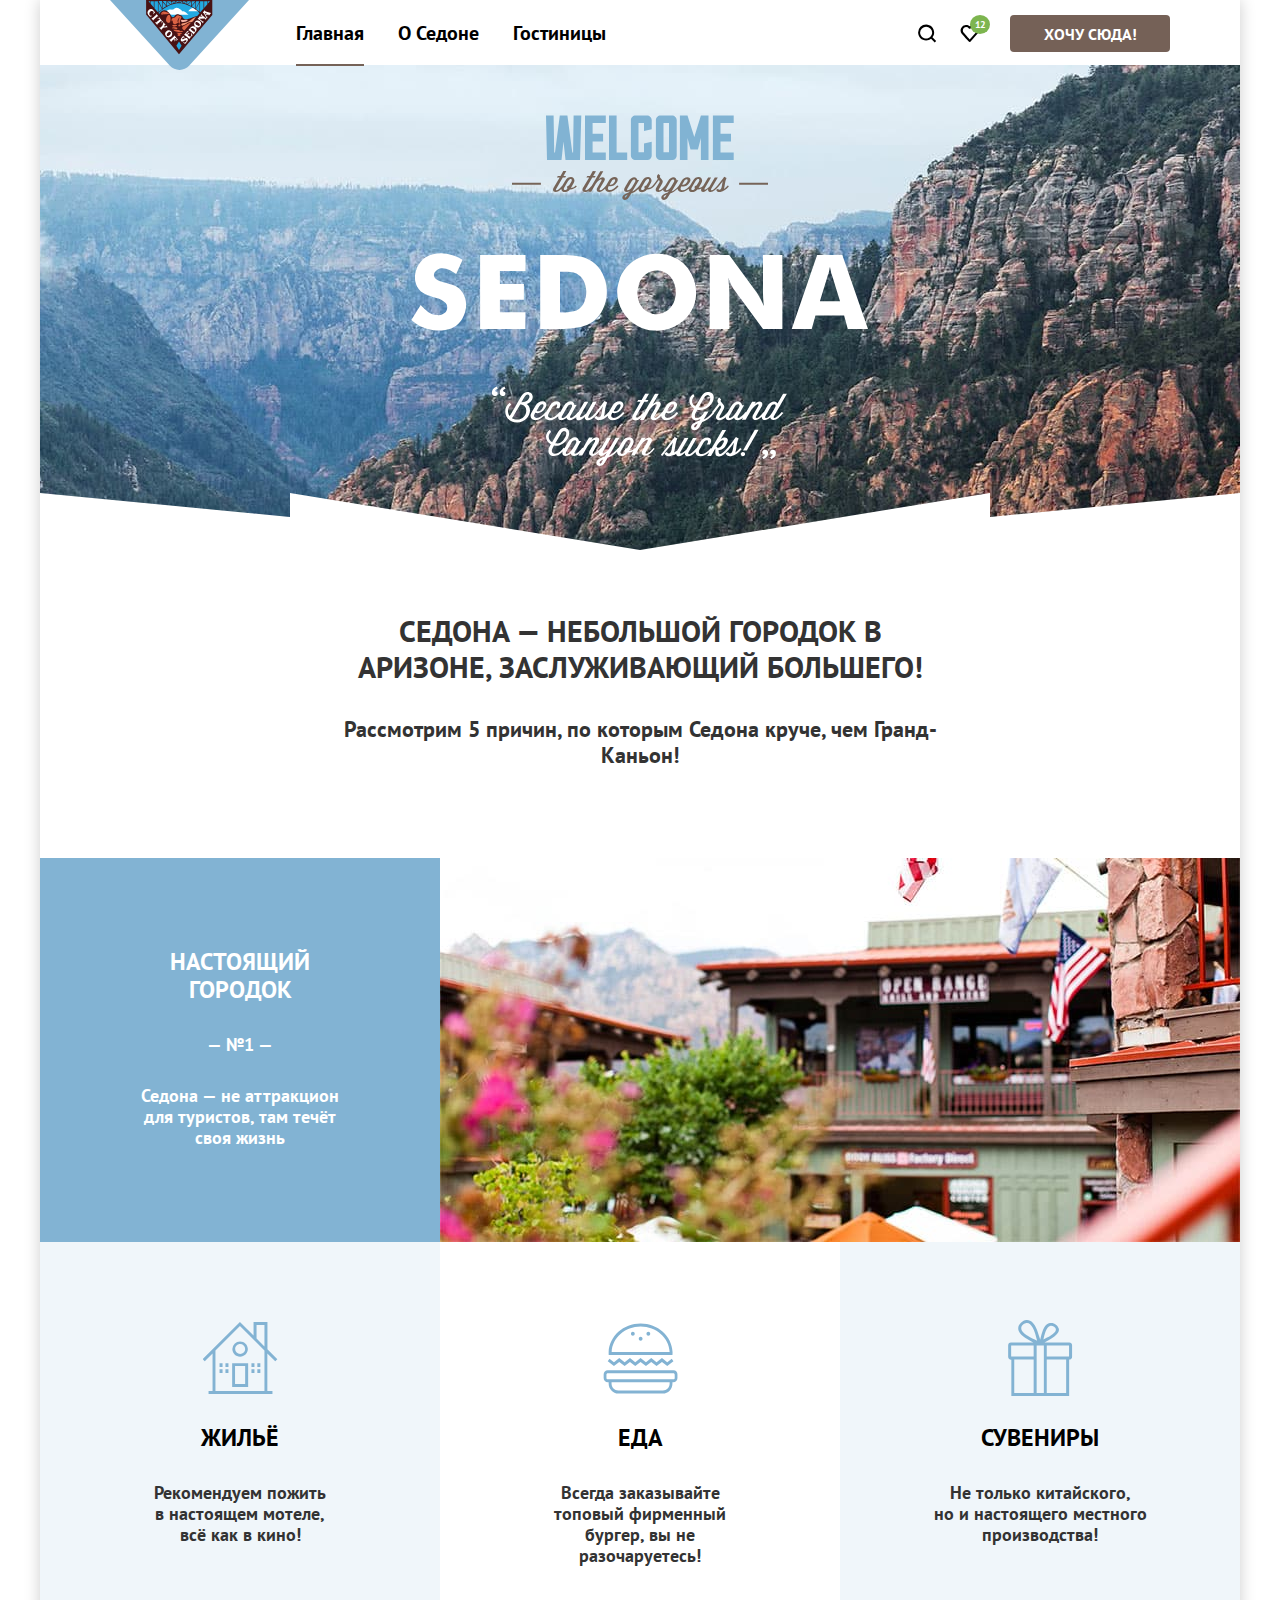
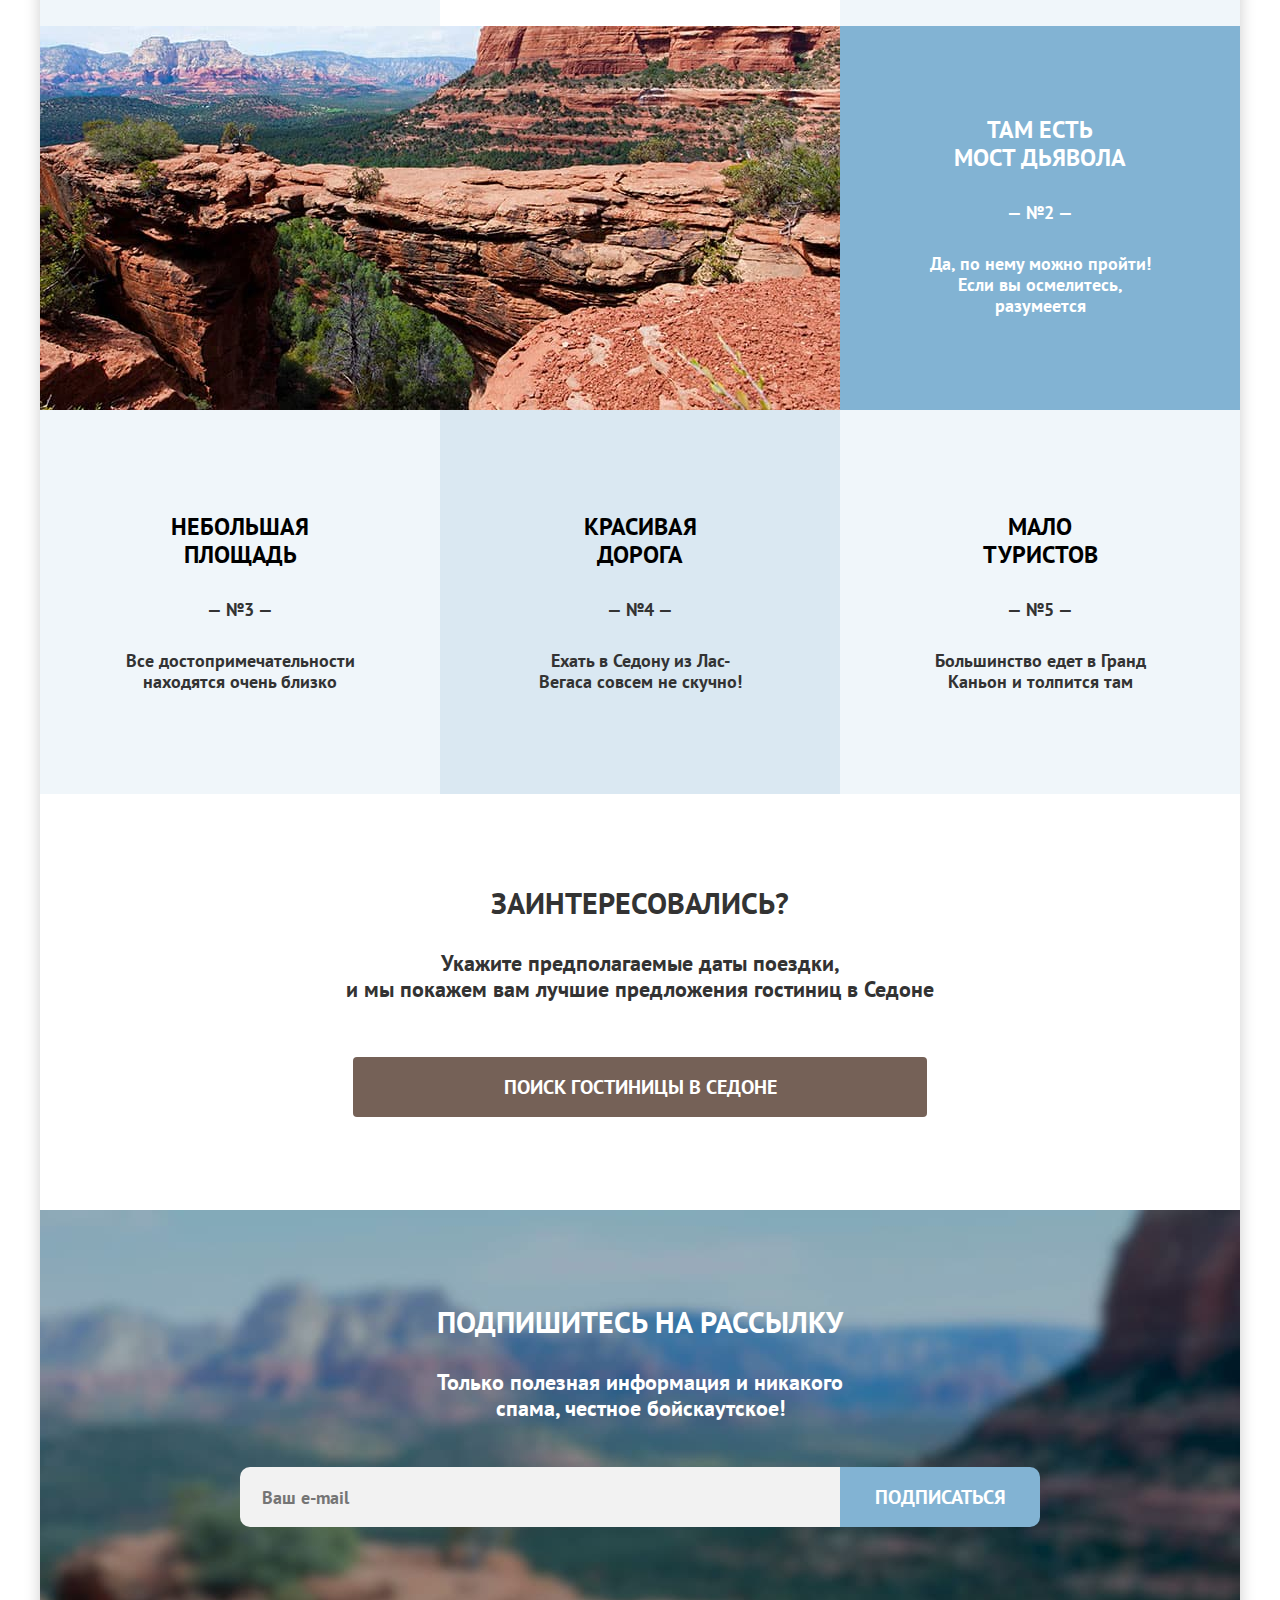
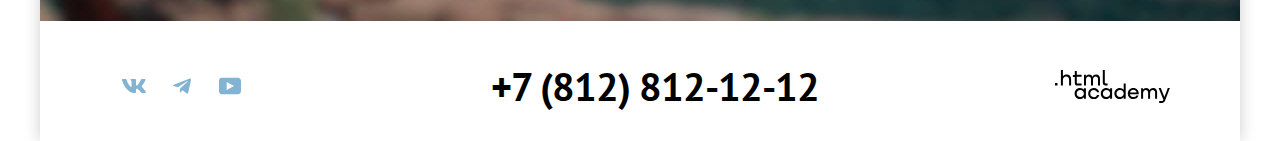
==== commit 264a18be: "Merge pull request #9 from Danilooo77/master" ====
--- a/index.html
+++ b/index.html
@@ -1,105 +1,106 @@
 <!DOCTYPE html>
 <html lang="ru">
 
-<head>
-  <meta charset="utf-8">
-  <title>HTML Academy: Седона</title>
-  <link rel="stylesheet" href="./styles/styles.css">
-  <link rel="icon" href="#">
-</head>
+  <head>
+    <meta charset="utf-8">
+    <title>HTML Academy: Седона</title>
+    <link rel="stylesheet" href="./styles/styles.css">
+    <link rel="stylesheet" href="./styles/modal.css">
+  </head>
 
-<body>
-  <header class="page-header">
-    <div class="container">
-      <nav class="navigation">
-        <a class="header-icon-link" href="./index.html">
-          <img class="header-icon-image" src="./images/logo.svg" width="139" height="70" alt="city of seddona"></a>
-        <ul class="navigation-list">
-          <li class="navigation-item">
-            <a class="navigation-link navigation-link-active" href="./index.html">Главная</a>
-          </li>
-          <li class="navigation-item">
-            <a class="navigation-link" href="#">О Седоне</a>
-          </li>
-          <li class="navigation-item">
-            <a class="navigation-link" href="catalog.html">Гостиницы</a>
-          </li>
-        </ul>
-        <ul class="navigation-user">
-          <li class="navigation-item">
-            <a class="navigation-link" href="#"><svg class="navigation-icon" width="19" height="19" fill="#000"
-                xmlns="http://www.w3.org/2000/svg">
-                <path fill="currentColor"
-                  d="m18.16 17.05-3.71-3.7c1-1.3 1.7-3 1.7-4.9 0-4.4-3.6-8-8.02-8a8.12 8.12 0 0 0-8.02 8.1c0 4.4 3.6 8 8.02 8 1.8 0 3.51-.6 4.91-1.7l3.71 3.7 1.4-1.5Zm-10.03-2.5c-3.3 0-6.02-2.7-6.02-6a6.03 6.03 0 0 1 12.04 0c0 3.3-2.71 6-6.02 6Z"
-                   />
-              </svg> <span class="visually-hidden">Поиск</span></a>
-          </li>
-          <li class="navigation-item">
-            <a class="navigation-link " href="#"><svg class="navigation-icon" width="19" height="17" fill="#000"
-                xmlns="http://www.w3.org/2000/svg"><path fill="currentColor" d="M9.58 17c-.3 0-.6-.1-.8-.4-5.42-6.1-6.72-7.5-7.03-7.9A5.4 5.4 0 0 1 6.16 0c1.31 0 2.51.5 3.52 1.3a5.47 5.47 0 0 1 9.03 4.1c0 1.3-.5 2.5-1.31 3.4l-7.02 7.9c-.2.2-.4.3-.8.3ZM3.56 7.5c.3.4 3.51 4 6.12 6.9l6.21-7c.5-.5.7-1.2.7-2 0-1.8-1.5-3.3-3.3-3.3-1 0-2 .5-2.71 1.3-.3.3-.6.4-.9.4-.3 0-.6-.2-.8-.4a3.7 3.7 0 0 0-2.71-1.3c-1.8 0-3.31 1.5-3.31 3.3-.1.9.3 1.6.7 2.1-.1 0-.1 0 0 0Z" />
-              </svg>
-              <span class="count-badge">12</span>
-              <span class="visually-hidden">Избранное</span></a>
-          </li>
-          <li class="navigation-item">
-            <a class="button-brown " href="#">Хочу сюда!</a>
-          </li>
-        </ul>
-      </nav>
-    </div>
-  </header>
-  <main class="main-index main-column">
-    <div class="page-container">
-      <div class="background-title">
-      <h1 class="visually-hidden"> seddona </h1>
-      <img class="logo logo-text" src="./images/welcome.svg" width="458" height="352"
-        alt="логотип туристической агении Приветствуем в Седона на фоне гор">
+  <body>
+    <header class="page-header">
+      <div class="container">
+        <nav class="navigation">
+          <a class="header-icon-link" href="./index.html">
+            <img class="header-icon-image" src="./images/logo.svg" width="139" height="70" alt="city of seddona"></a>
+          <ul class="navigation-list">
+            <li class="navigation-item">
+              <a class="navigation-link navigation-link-active" href="./index.html">Главная</a>
+            </li>
+            <li class="navigation-item">
+              <a class="navigation-link" href="#">О Седоне</a>
+            </li>
+            <li class="navigation-item">
+              <a class="navigation-link" href="catalog.html">Гостиницы</a>
+            </li>
+          </ul>
+          <ul class="navigation-user">
+            <li class="navigation-item">
+              <a class="navigation-link" href="#"><svg class="navigation-icon" width="19" height="19" fill="#000"
+                  xmlns="http://www.w3.org/2000/svg">
+                  <path fill="currentColor"
+                    d="m18.16 17.05-3.71-3.7c1-1.3 1.7-3 1.7-4.9 0-4.4-3.6-8-8.02-8a8.12 8.12 0 0 0-8.02 8.1c0 4.4 3.6 8 8.02 8 1.8 0 3.51-.6 4.91-1.7l3.71 3.7 1.4-1.5Zm-10.03-2.5c-3.3 0-6.02-2.7-6.02-6a6.03 6.03 0 0 1 12.04 0c0 3.3-2.71 6-6.02 6Z" />
+                </svg> <span class="visually-hidden">Поиск</span></a>
+            </li>
+            <li class="navigation-item">
+              <a class="navigation-link " href="#"><svg class="navigation-icon" width="19" height="17" fill="#000"
+                  xmlns="http://www.w3.org/2000/svg">
+                  <path fill="currentColor"
+                    d="M9.58 17c-.3 0-.6-.1-.8-.4-5.42-6.1-6.72-7.5-7.03-7.9A5.4 5.4 0 0 1 6.16 0c1.31 0 2.51.5 3.52 1.3a5.47 5.47 0 0 1 9.03 4.1c0 1.3-.5 2.5-1.31 3.4l-7.02 7.9c-.2.2-.4.3-.8.3ZM3.56 7.5c.3.4 3.51 4 6.12 6.9l6.21-7c.5-.5.7-1.2.7-2 0-1.8-1.5-3.3-3.3-3.3-1 0-2 .5-2.71 1.3-.3.3-.6.4-.9.4-.3 0-.6-.2-.8-.4a3.7 3.7 0 0 0-2.71-1.3c-1.8 0-3.31 1.5-3.31 3.3-.1.9.3 1.6.7 2.1-.1 0-.1 0 0 0Z" />
+                </svg>
+                <span class="count-badge">12</span>
+                <span class="visually-hidden">Избранное</span></a>
+            </li>
+            <li class="navigation-item">
+              <a class="button-brown " href="#">Хочу сюда!</a>
+            </li>
+          </ul>
+        </nav>
       </div>
-      <section Class="advantages">
-        <h2 class="advantages-logo">Седона — небольшой городок в Аризоне, заслуживающий большего!</h2>
-        <p class="five-why">Рассмотрим 5 причин, по которым Седона круче, чем Гранд-Каньон!</p>
-        <ul Class="advantages-list">
-          <li class="advantages-item">
-            <div class="card first-card">
-              <div class="group-flex">
-                <div class="box-blue">
-                  <h3 class="advantages-title-special"> Настоящий городок </h3>
-                  <span class="number"> — №1 — </span>
-                  <p class="advantages-description"> Седона — не аттракцион для туристов, там течёт своя жизнь </p>
+    </header>
+    <main class="main-index main-column">
+      <div class="page-container">
+        <div class="background-title">
+          <h1 class="visually-hidden"> seddona </h1>
+          <img class="logo logo-text" src="./images/welcome.svg" width="458" height="352"
+            alt="логотип туристической агении Приветствуем в Седона на фоне гор">
+        </div>
+        <section Class="advantages">
+          <h2 class="advantages-logo">Седона — небольшой городок в Аризоне, заслуживающий большего!</h2>
+          <p class="five-why">Рассмотрим 5 причин, по которым Седона круче, чем Гранд-Каньон!</p>
+          <ul Class="advantages-list">
+            <li class="advantages-item">
+              <div class="card first-card">
+                <div class="group-flex">
+                  <div class="box-blue">
+                    <h3 class="advantages-title-special"> Настоящий городок </h3>
+                    <span class="number"> — №1 — </span>
+                    <p class="advantages-description"> Седона — не аттракцион для туристов, там течёт своя жизнь </p>
+                  </div>
+                  <img class="illustrative" src="./images/photo-header.jpg" width="800" height="384"
+                    alt="город на фоне котого видно бар">
                 </div>
-                <img class="illustrative" src="./images/photo-header.jpg" width="800" height="384"
-                  alt="город на фоне котого видно бар">
-              </div>
-              <div class="group-flex">
-                <div class="box-icon house">
-                  <h3 class="advantages-title"> Жильё</h3>
-                  <p class="advantages-description"> Рекомендуем пожить в настоящем мотеле, всё как в кино! </p>
+                <div class="group-flex">
+                  <div class="box-icon house">
+                    <h3 class="advantages-title"> Жильё</h3>
+                    <p class="advantages-description"> Рекомендуем пожить в&nbsp;настоящем мотеле,<br> всё как в кино! </p>
+                  </div>
+                  <div class="box-icon white food">
+                    <h3 class="advantages-title">Еда</h3>
+                    <p class="advantages-description">Всегда заказывайте топовый&nbsp;фирменный бургер, вы не разочаруетесь!
+                    </p>
+                  </div>
+                  <div class="box-icon present">
+                    <h3 class="advantages-title">Сувениры</h3>
+                    <p class="advantages-description">Не только китайского, но&nbsp;и&nbsp;настоящего местного производства! </p>
+                  </div>
                 </div>
-                <div class="box-icon white food">
-                  <h3 class="advantages-title">Еда</h3>
-                  <p class="advantages-description">Всегда заказывайте топовый фирменный бургер, вы не разочаруетесь!
-                  </p>
+              </div>
+            </li>
+            <li class="advantages-item">
+              <div class="card second-card">
+                <div class="group-flex">
+                  <img class="illustrative" src="./images/photo-quanion.jpg" width="800" height="384"
+                    alt="большой и очень крассивый Каньон">
+                  <div class="box-blue">
+                    <h3 class="advantages-title-special">Там есть мост&nbsp;дьявола</h3>
+                    <span class="number"> — №2 — </span>
+                    <p class="advantages-description">Да, по нему можно пройти! Если вы осмелитесь, разумеется </p>
+                  </div>
                 </div>
-                <div class="box-icon present">
-                  <h3 class="advantages-title">Сувениры</h3>
-                  <p class="advantages-description">Не только китайского, но и настоящего местного производства! </p>
-                </div>
-              </div>
-            </div>
-          </li>
-          <li class="advantages-item">
-            <div class="card second-card">
-              <div class="group-flex">
-                <img class="illustrative" src="./images/photo-quanion.jpg" width="800" height="384"
-                  alt="большой и очень крассивый Каньон">
-                <div class="box-blue">
-                  <h3 class="advantages-title-special">Там есть мост дьявола</h3>
-                  <span class="number"> — №2 — </span>
-                  <p class="advantages-description">Да, по нему можно пройти! Если вы осмелитесь, разумеется </p>
-                </div>
-              </div>
-            </div>
-          </li>
+              </div>
+            </li>
             <li class="advantages-item ">
               <div class="box flex-box">
                 <h3 class="advantages-title">Небольшая площадь</h3>
@@ -109,117 +110,140 @@
             </li>
             <li class="advantages-item">
               <div class="box flex-box">
-                <h3 class="advantages-title">Красивая дорога</h3>
+                <h3 class="advantages-title">Красивая<br>дорога</h3>
                 <span class="number"> — №4 — </span>
                 <p class="advantages-description">Ехать в Седону из Лас-Вегаса совсем не скучно! </p>
               </div>
             </li>
             <li class="advantages-item">
               <div class="box flex-box">
-                <h3 class="advantages-title">Мало туристов</h3>
+                <h3 class="advantages-title">Мало<br>туристов</h3>
                 <span class="number"> — №5 — </span>
                 <p class="advantages-description">Большинство едет в Гранд Каньон и толпится там </p>
               </div>
             </li>
-        </ul>
-      </section>
-      <section class="register-tour">
-        <h2 class="visually-hidden"> Регистрация на тур </h2>
-        <h2 class="register-tour-title">Заинтересовались? </h2>
-        <p> Укажите предполагаемые даты поездки,и мы покажем вам лучшие предложения гостиниц в Седоне</p>
-        <a href="#" class="register-tour-button button-brown"><span class="register-tour-button-info">Поиск гостиницы в
-            седоне</span></a>
-      </section>
+          </ul>
+        </section>
+        <section class="register-tour">
+          <h2 class="visually-hidden"> Регистрация на тур </h2>
+          <h2 class="register-tour-title">Заинтересовались? </h2>
+          <p> Укажите предполагаемые даты поездки,<br>и мы покажем вам лучшие предложения гостиниц в Седоне</p>
+          <a href="#" class="register-tour-button button-brown"><span class="register-tour-button-info">Поиск гостиницы
+              в
+              седоне</span></a>
+        </section>
+      </div>
+    </main>
+    <footer class="page-footer">
+      <div class="page-footer-container">
+        <section class="newsletter ">
+          <h2 class="page-footer-tytle">Подпишитесь на рассылку</h2>
+          <p> Только полезная информация и никакого спама, честное бойскаутское! </p>
+          <form class="newslatter-form" action="http://echo.htmlacademy.ru/" method="post">
+            <label class="e-mail">
+              <input class="field" placeholder="Ваш e-mail" type="email" name="newsletter-email" required>
+            </label>
+            <button class="button newsletter-button" type="submit">
+              <span class="button-name">Подписаться</span>
+            </button>
+          </form>
+        </section>
+        <div class="container footer-container">
+          <ul class="footer-social-list">
+            <li class="footer-social-item">
+              <a class="social-link" href="https://vk.com/htmlacademy">
+                <svg class="social-icon" width="24" height="15" fill="#83B3D3" xmlns="http://www.w3.org/2000/svg">
+                  <path fill="currentColor" fill-rule="evenodd" clip-rule="evenodd"
+                    d="M23.45 1.45c.17-.55 0-.95-.8-.95h-2.62c-.67 0-.98.35-1.14.73 0 0-1.34 3.2-3.23 5.27-.61.6-.89.8-1.22.8-.17 0-.42-.2-.42-.74V1.45c0-.66-.18-.95-.74-.95H9.15c-.42 0-.67.3-.67.6 0 .61.95.76 1.05 2.5v3.8c0 .84-.16.99-.5.99-.88 0-3.05-3.21-4.33-6.89-.25-.71-.5-1-1.17-1H.9c-.75 0-.9.35-.9.73 0 .68.89 4.07 4.14 8.55 2.18 3.06 5.23 4.72 8.01 4.72 1.67 0 1.88-.37 1.88-1v-2.32c0-.73.16-.88.69-.88.38 0 1.05.2 2.61 1.67 1.78 1.75 2.07 2.53 3.08 2.53h2.62c.75 0 1.13-.37.91-1.1-.24-.72-1.09-1.77-2.21-3.02-.62-.7-1.54-1.47-1.81-1.86-.4-.49-.28-.7 0-1.14 0 0 3.2-4.43 3.53-5.93Z" />
+                </svg>
+                <span class="visually-hidden"> ВКонтакте </span></a>
+            </li>
+            <li class="footer-social-item">
+              <a class="social-link" href="https://t.me/htmlacademy">
+                <svg class="social-icon" width="18" height="16" fill="#83B3D3" xmlns="http://www.w3.org/2000/svg">
+                  <path fill="currentColor"
+                    d="M16.79.6.84 6.75c-1.09.43-1.08 1.04-.2 1.31l4.1 1.28 9.47-5.98c.44-.27.85-.12.52.18l-7.68 6.92-.28 4.22c.41 0 .6-.19.83-.41l1.99-1.93 4.13 3.05c.77.42 1.31.2 1.5-.7l2.72-12.8C18.22.77 17.5.27 16.79.59Z" />
+                </svg>
+                <span class="visually-hidden"> Телеграм </span></a>
+            </li>
+            <li class="footer-social-item">
+              <a class="social-link" href="https://www.youtube.com/user/htmlacademyru">
+                <svg class="social-icon" width="22" height="17" fill="#83B3D3" xmlns="http://www.w3.org/2000/svg">
+                  <path fill="currentColor"
+                    d="M18.6 0H3.18C1.31 0 0 1.6 0 3.4v10.1C0 15.4 1.31 17 3.17 17h15.66c1.64 0 3.17-1.6 3.17-3.4V3.4C21.78 1.6 20.47 0 18.6 0ZM7.67 12.54V4.46L15 8.5l-7.33 4.04Z" />
+                </svg>
+                <span class="visually-hidden"> Ютуб </span></a>
+            </li>
+          </ul>
+          <a class="phone-infoline" href="tel:+78128121212">+7 (812) 812-12-12</a>
+          <a class="htmlacademy-link" href="https://htmlacademy.ru" target="_blank">
+            <svg class="htmlacademy-icon" width="115" height="33" fill="#000" xmlns="http://www.w3.org/2000/svg">
+              <path fill="currentColor"
+                d="M0 12.9v2.6h2.5v-2.6H0ZM11.6 4.5c-1.6 0-2.8.7-3.6 1.7h-.1V0h-2v15.5h2v-5.3c0-2.1 1.3-3.6 3.3-3.6 1.8 0 2.9 1.4 2.9 3.2v5.7h2V9.4c.1-3-1.8-4.9-4.5-4.9ZM26.6 4.8h-4.8V1.1h-2v3.8h-1.9v2h1.9v6c0 1.7 1 2.7 2.7 2.7h4.1v-2h-3.7c-.7 0-1.1-.4-1.1-1.1V6.8h4.8v-2ZM41.1 4.6c-1.6 0-2.9.8-3.5 2.1h-.1c-.6-1.2-1.8-2.1-3.4-2.1-1.4 0-2.5.8-3.1 1.8h-.1V4.8H29v10.6h2V10c0-2 1-3.5 2.6-3.5 1.5 0 2.4 1 2.4 2.6v6.3h2V9.8c0-2.4 1.4-3.3 2.6-3.3 1.5 0 2.4 1 2.4 2.6v6.3h2V8.9c.1-2.5-1.4-4.3-3.9-4.3ZM47.8 12.7c0 1.7 1 2.7 2.8 2.7h2v-2h-1.7c-.7 0-1.1-.4-1.1-1.1V0h-2v12.7ZM28.9 19.7c-.9-1.1-2.2-1.8-3.9-1.8-3.1 0-5.4 2.3-5.4 5.6s2.3 5.6 5.4 5.6c1.8 0 3-.8 3.8-1.9h.1v1.6h2V18.2h-2v1.5Zm-3.6 7.4c-2.2 0-3.6-1.6-3.6-3.6s1.4-3.6 3.6-3.6 3.6 1.6 3.6 3.6c0 1.9-1.4 3.6-3.6 3.6ZM44.2 22c-.5-2.4-2.6-4.1-5.4-4.1a5.4 5.4 0 0 0-5.6 5.6c0 3.1 2.2 5.6 5.6 5.6 2.8 0 4.9-1.8 5.4-4.2h-2.1a3.4 3.4 0 0 1-3.3 2.3c-2.2 0-3.6-1.6-3.6-3.6s1.4-3.6 3.6-3.6c1.6 0 2.8 1 3.3 2.2h2.1V22ZM55.1 19.7c-.9-1.1-2.2-1.8-3.9-1.8-3.1 0-5.4 2.3-5.4 5.6s2.3 5.6 5.4 5.6c1.8 0 3-.8 3.8-1.9h.1v1.6h2V18.2h-2v1.5Zm-3.6 7.4c-2.2 0-3.6-1.6-3.6-3.6s1.4-3.6 3.6-3.6 3.6 1.6 3.6 3.6c0 1.9-1.5 3.6-3.6 3.6ZM68.7 19.8c-.9-1.1-2.2-1.9-3.9-1.9-3.1 0-5.4 2.3-5.4 5.6s2.2 5.6 5.4 5.6c1.7 0 3-.8 3.8-1.8h.1v1.5h2V13.4h-2v6.4Zm-3.6 7.3c-2.2 0-3.6-1.6-3.6-3.6s1.4-3.6 3.6-3.6 3.6 1.6 3.6 3.6c-.1 2-1.5 3.6-3.6 3.6ZM78.3 17.9c-3.3 0-5.5 2.5-5.5 5.6 0 3 2.1 5.6 5.5 5.6 2.5 0 4.5-1.3 5.2-3.6h-2.1c-.5 1-1.6 1.6-3 1.6-1.9 0-3.3-1.3-3.4-2.9h8.8c.2-3.6-2-6.3-5.5-6.3Zm0 1.9c1.7 0 3 1 3.3 2.6h-6.5c.3-1.5 1.5-2.6 3.2-2.6ZM98.2 17.9c-1.6 0-2.9.8-3.6 2h-.1c-.6-1.2-1.8-2-3.4-2-1.4 0-2.5.7-3.1 1.8v-1.5h-1.9v10.6h2v-5.4c0-2 1-3.4 2.6-3.5 1.5 0 2.4 1 2.4 2.6v6.3h2v-5.6c0-2.4 1.4-3.3 2.6-3.3 1.5 0 2.4 1 2.4 2.6v6.3h2v-6.5c.1-2.6-1.4-4.4-3.9-4.4ZM109.4 27l-3.6-8.9h-2.2l4.8 11.6c-.3.9-.7 1.2-1.7 1.2h-2.5v2h2.5c1.8 0 2.8-.8 3.5-2.6l4.7-12.2h-2.1l-3.4 8.9Z" />
+            </svg>
+          </a>
+        </div>
+      </div>
+    </footer>
+    <div class="modal-container modal-container-closed">
+      <div class="modal modal-auth">
+        <button class="modal-close-button" type="button">
+          <span class="visually-hidden">Закрыть</span>
+        </button>
+        <form class="text" action="http://echo.htmlacademy.ru/" method="post">
+          <h2 class="modal-title">Поиск гостиницы в Седоне</h2>
+          <div class="modal-stock">
+            <label class="arrival-date" for="arrival">Дата Заезда:</label>
+            <input class="text-input" id="arrival" type="text" placeholder="27 апреля 2020" required>
+            <button class="date-button" type="button">
+              <span class="visually-hidden"> Календарь</span>
+            </button>
+            <p class="date-text"> Мы не можем отправить вас в прошлое. </p>
+          </div>
+          <div class="modal-stock">
+            <label class="departure-date" for="departure"> Дата Выезда:</label>
+            <input class="text-input" type="text" id="departure" placeholder="1 сентября 2021" required>
+            <button class="date-button" type="button">
+              <span class="visually-hidden"> Календарь</span>
+            </button>
+            <p class="date-text two"> На эти даты есть свободные номера. Пока есть. </p>
+          </div>
+          <div class="modal-stock-two">
+            <div class="modal-field">
+              <label class="field-label" for="adult"> Взрослые:</label>
+              <span class="field-box">
+                <button class="field-button minus" type="button">
+                  <span class="visually-hidden">минус</span>
+                </button>
+                <input class="field-number" id="adult" name="adult" type="number" value="2" max="99">
+                <button class="field-button plus" type="button">
+                  <span class="visually-hidden">плюс</span>
+                </button>
+              </span>
+            </div>
+            <div class="modal-field">
+              <label class="field-label" for="children">Дети:</label>
+              <span class="field-box">
+                <button class="field-button minus" type="button">
+                  <span class="visually-hidden">минус</span>
+                </button>
+                <input class="field-number" id="children" type="number" name="children" value="1" max="99" >
+                <button class="field-button plus" type="button">
+                  <span class="visually-hidden">плюс</span>
+                </button>
+              </span>
+              <span class="tooltip">
+                <span class="tooltip-text" role="tooltip" id="tooltip-choildren">
+                  Укажите количество детей, которые будут с вами,&nbsp;возраст которых от&nbsp;6 до 18 лет&nbsp;.Дети
+                  до&nbsp;6&nbsp;лет размещаются бесплатно.
+                </span>
+              </span>
+            </div>
+          </div>
+              <button class="find button" type="submit"> Найти </button>
+        </form>
     </div>
-  </main>
-  <footer class="page-footer">
-    <div class="page-footer-container">
-      <section class="newsletter ">
-        <h2 class="page-footer-tytle">Подпишитесь на рассылку</h2>
-        <p> Только полезная информация и никакого спама, честное бойскаутское! </p>
-        <form class="newslatter-form" action="http://echo.htmlacademy.ru/" method="post">
-          <label class="e-mail">
-            <input class="field" placeholder="Ваш e-mail" type="email" name="newsletter-email" required>
-          </label>
-          <button class="button newsletter-button" type="submit">
-            <span class="button-name">Подписаться</span>
-          </button>
-        </form>
-      </section>
-      <div class="container footer-container">
-        <ul class="footer-social-list">
-          <li class="footer-social-item">
-            <a class="social-link" href="https://vk.com/htmlacademy">
-              <svg class="social-icon" width="24" height="15" fill="#83B3D3" xmlns="http://www.w3.org/2000/svg">
-                <path fill="currentColor" fill-rule="evenodd" clip-rule="evenodd"
-                  d="M23.45 1.45c.17-.55 0-.95-.8-.95h-2.62c-.67 0-.98.35-1.14.73 0 0-1.34 3.2-3.23 5.27-.61.6-.89.8-1.22.8-.17 0-.42-.2-.42-.74V1.45c0-.66-.18-.95-.74-.95H9.15c-.42 0-.67.3-.67.6 0 .61.95.76 1.05 2.5v3.8c0 .84-.16.99-.5.99-.88 0-3.05-3.21-4.33-6.89-.25-.71-.5-1-1.17-1H.9c-.75 0-.9.35-.9.73 0 .68.89 4.07 4.14 8.55 2.18 3.06 5.23 4.72 8.01 4.72 1.67 0 1.88-.37 1.88-1v-2.32c0-.73.16-.88.69-.88.38 0 1.05.2 2.61 1.67 1.78 1.75 2.07 2.53 3.08 2.53h2.62c.75 0 1.13-.37.91-1.1-.24-.72-1.09-1.77-2.21-3.02-.62-.7-1.54-1.47-1.81-1.86-.4-.49-.28-.7 0-1.14 0 0 3.2-4.43 3.53-5.93Z"
-                   />
-              </svg>
-              <span class="visually-hidden"> ВКонтакте </span></a>
-          </li>
-          <li class="footer-social-item">
-            <a class="social-link" href="https://t.me/htmlacademy">
-              <svg class="social-icon" width="18" height="16" fill="#83B3D3" xmlns="http://www.w3.org/2000/svg">
-                <path fill="currentColor"
-                  d="M16.79.6.84 6.75c-1.09.43-1.08 1.04-.2 1.31l4.1 1.28 9.47-5.98c.44-.27.85-.12.52.18l-7.68 6.92-.28 4.22c.41 0 .6-.19.83-.41l1.99-1.93 4.13 3.05c.77.42 1.31.2 1.5-.7l2.72-12.8C18.22.77 17.5.27 16.79.59Z"
-                   />
-              </svg>
-              <span class="visually-hidden"> Телеграм </span></a>
-          </li>
-          <li class="footer-social-item">
-            <a class="social-link" href="https://www.youtube.com/user/htmlacademyru">
-              <svg class="social-icon" width="22" height="17" fill="#83B3D3" xmlns="http://www.w3.org/2000/svg">
-                <path fill="currentColor"
-                  d="M18.6 0H3.18C1.31 0 0 1.6 0 3.4v10.1C0 15.4 1.31 17 3.17 17h15.66c1.64 0 3.17-1.6 3.17-3.4V3.4C21.78 1.6 20.47 0 18.6 0ZM7.67 12.54V4.46L15 8.5l-7.33 4.04Z"
-                   />
-              </svg>
-              <span class="visually-hidden"> Ютуб </span></a>
-          </li>
-        </ul>
-        <a class="phone-infoline" href="tel:+78128121212">+7 (812) 812-12-12</a>
-        <a class="htmlacademy-link" href="https://htmlacademy.ru" target="_blank">
-          <svg class="htmlacademy-icon" width="115" height="33" fill="#000" xmlns="http://www.w3.org/2000/svg"><path fill="currentColor" d="M0 12.9v2.6h2.5v-2.6H0ZM11.6 4.5c-1.6 0-2.8.7-3.6 1.7h-.1V0h-2v15.5h2v-5.3c0-2.1 1.3-3.6 3.3-3.6 1.8 0 2.9 1.4 2.9 3.2v5.7h2V9.4c.1-3-1.8-4.9-4.5-4.9ZM26.6 4.8h-4.8V1.1h-2v3.8h-1.9v2h1.9v6c0 1.7 1 2.7 2.7 2.7h4.1v-2h-3.7c-.7 0-1.1-.4-1.1-1.1V6.8h4.8v-2ZM41.1 4.6c-1.6 0-2.9.8-3.5 2.1h-.1c-.6-1.2-1.8-2.1-3.4-2.1-1.4 0-2.5.8-3.1 1.8h-.1V4.8H29v10.6h2V10c0-2 1-3.5 2.6-3.5 1.5 0 2.4 1 2.4 2.6v6.3h2V9.8c0-2.4 1.4-3.3 2.6-3.3 1.5 0 2.4 1 2.4 2.6v6.3h2V8.9c.1-2.5-1.4-4.3-3.9-4.3ZM47.8 12.7c0 1.7 1 2.7 2.8 2.7h2v-2h-1.7c-.7 0-1.1-.4-1.1-1.1V0h-2v12.7ZM28.9 19.7c-.9-1.1-2.2-1.8-3.9-1.8-3.1 0-5.4 2.3-5.4 5.6s2.3 5.6 5.4 5.6c1.8 0 3-.8 3.8-1.9h.1v1.6h2V18.2h-2v1.5Zm-3.6 7.4c-2.2 0-3.6-1.6-3.6-3.6s1.4-3.6 3.6-3.6 3.6 1.6 3.6 3.6c0 1.9-1.4 3.6-3.6 3.6ZM44.2 22c-.5-2.4-2.6-4.1-5.4-4.1a5.4 5.4 0 0 0-5.6 5.6c0 3.1 2.2 5.6 5.6 5.6 2.8 0 4.9-1.8 5.4-4.2h-2.1a3.4 3.4 0 0 1-3.3 2.3c-2.2 0-3.6-1.6-3.6-3.6s1.4-3.6 3.6-3.6c1.6 0 2.8 1 3.3 2.2h2.1V22ZM55.1 19.7c-.9-1.1-2.2-1.8-3.9-1.8-3.1 0-5.4 2.3-5.4 5.6s2.3 5.6 5.4 5.6c1.8 0 3-.8 3.8-1.9h.1v1.6h2V18.2h-2v1.5Zm-3.6 7.4c-2.2 0-3.6-1.6-3.6-3.6s1.4-3.6 3.6-3.6 3.6 1.6 3.6 3.6c0 1.9-1.5 3.6-3.6 3.6ZM68.7 19.8c-.9-1.1-2.2-1.9-3.9-1.9-3.1 0-5.4 2.3-5.4 5.6s2.2 5.6 5.4 5.6c1.7 0 3-.8 3.8-1.8h.1v1.5h2V13.4h-2v6.4Zm-3.6 7.3c-2.2 0-3.6-1.6-3.6-3.6s1.4-3.6 3.6-3.6 3.6 1.6 3.6 3.6c-.1 2-1.5 3.6-3.6 3.6ZM78.3 17.9c-3.3 0-5.5 2.5-5.5 5.6 0 3 2.1 5.6 5.5 5.6 2.5 0 4.5-1.3 5.2-3.6h-2.1c-.5 1-1.6 1.6-3 1.6-1.9 0-3.3-1.3-3.4-2.9h8.8c.2-3.6-2-6.3-5.5-6.3Zm0 1.9c1.7 0 3 1 3.3 2.6h-6.5c.3-1.5 1.5-2.6 3.2-2.6ZM98.2 17.9c-1.6 0-2.9.8-3.6 2h-.1c-.6-1.2-1.8-2-3.4-2-1.4 0-2.5.7-3.1 1.8v-1.5h-1.9v10.6h2v-5.4c0-2 1-3.4 2.6-3.5 1.5 0 2.4 1 2.4 2.6v6.3h2v-5.6c0-2.4 1.4-3.3 2.6-3.3 1.5 0 2.4 1 2.4 2.6v6.3h2v-6.5c.1-2.6-1.4-4.4-3.9-4.4ZM109.4 27l-3.6-8.9h-2.2l4.8 11.6c-.3.9-.7 1.2-1.7 1.2h-2.5v2h2.5c1.8 0 2.8-.8 3.5-2.6l4.7-12.2h-2.1l-3.4 8.9Z" /></svg>
-        </a>
-      </div>
     </div>
-  </footer>
-  <div class="modal-container visually-hidden">
-    <div class="modal modal-auth">
-      <button class="modal-close-button">
-        <span class="visually-hidden">Закрыть</span>
-      </button>
-      <section class=" modal-content">
-        <h2 class="modal-title">Поиск гостиницы в Седоне</h2>
-      </section>
-      <form class="tex" action="http://echo.htmlacademy.ru/" method="post">
-        <p class="first-row">
-          <label class="auth-form-name">Дата заезда:
-            <input class="date date-in" type="date">
-          </label>
-        </p>
-        <p class="under-date-in under-date"> Мы не можем отправить вас в прошлое. </p>
-        <p class="second-row">
-          <label class="auth-form-name"> Дата выезда:
-            <input class="date date-out" type="date">
-          </label>
-        </p>
-          <p class="under-date-out under-date" > На эти даты есть свободные номера. Пока есть. </p>
-        <p class="three-row">
-          <label class="auth-form-name"> Взрослые:
-            <input class="number-of-people" type="number">
-              <span>  </span>
-          </label>
-        </p>
-        <p class="three-row">
-          <label class="auth-form-name"> Дети:
-            <input class="number-of-children" type="number">
-              <span>  </span>
-          </label>
-        </p>
-        <button class="button modal-button"> Найти </button>
-      </form>
-    </div>
-  </div>
-</body>
+  </body>
 
 </html>
--- a/styles/styles.css
+++ b/styles/styles.css
@@ -210,7 +210,7 @@
   padding-bottom: 90px;
   margin: 0 auto;
   max-width: 670px;
-
+  text-align: center;
 }
 
 .inner-header {
@@ -220,7 +220,7 @@
   max-width: 1200px;
   box-sizing: border-box;
   color: #ffffff;
-  padding: 35px 70px 70px 70px;
+  padding: 35px 70px 54px 70px;
   margin-bottom: 55px;
   margin-top: -5px;
 }
@@ -251,7 +251,6 @@
   display: flex;
   flex-direction: column;
   align-self: flex-end;
-  margin-bottom:-20px;
 }
 
 .button-accept {
@@ -267,13 +266,16 @@
   color: #ffffff;
   border: 0;
   cursor: pointer;
-  padding: 20px 0 20px 0;
   font-size: 16px;
   line-height: 20px;
   font-weight: 400;
   font-family: "PT sans",sans-serif;
-}
-
+  padding: 14px 15px 14px 15px;
+  margin-top: 9px;
+}
+.breadcrums-icon{
+  box-sizing: border-box;
+}
 .breadcrumbs {
   display: flex;
   column-gap: 25px;
@@ -401,7 +403,7 @@
 .register-tour {
   text-align: center;
   border: 0;
-  min-height: 417px;
+  min-height: 415px;
   box-sizing: border-box;
   padding: 91px 290px 93px;
 }
@@ -421,7 +423,7 @@
   font-size: 22px;
   line-height: 26px;
   margin: 0 auto;
-  padding-bottom: 56px;
+  padding-bottom: 55px;
 }
 
 .pagination-link {
@@ -612,7 +614,7 @@
 }
 
 .number-hotel-in-page {
-  margin-left: 50px;
+  margin-left: 46px;
   border: 2px solid #E5E5E5;
   border-radius: 4px;
   width: 160px;
@@ -627,6 +629,7 @@
   appearance: none;
   box-sizing: border-box;
   font-family: "PT sans",sans-serif;
+  margin-top: 4px;
 }
 
 .product-list {
@@ -638,19 +641,23 @@
   flex-wrap: wrap;
   column-gap: 18px;
   margin-bottom: 66px;
-  margin-left:2px;
+  margin-left:3px;
 
 }
 .htmlacademy-link{
   text-decoration: none;
   color: #000000;
+  margin-bottom: 3px;
+}
+.htmlacademy-icon{
+  display: block;
 }
 .product-card {
   background-color: #ffffff;
   width: 340px;
   height: 438px;
   box-sizing: border-box;
-  padding: 21px;
+  padding: 20px;
 }
 
 .product-card-link {
@@ -680,7 +687,7 @@
 /* sort */
 .header-card {
   display: flex;
-  margin-bottom: 54px;
+  margin-bottom: 56px;
   justify-content: space-between;
   align-items: center;
 }
@@ -740,7 +747,7 @@
 /* sort-end */
 
 .button-gallery {
-  padding: 9px 15px 8px 15px;
+  padding: 10px 15px 8px 15px;
   font-size: 16px;
   line-height: 20px
 }
@@ -764,7 +771,17 @@
   display: flex;
   justify-content: space-between;
   align-items: center;
+  position: relative;
+  margin-left:2px;
+}
+.footer-gallery::before{
+  content: "";
   border-top: 1px solid #E6E6E6;
+  height: 1px;
+  left:3px;
+  right:2px;
+  top: 0;
+  position: absolute;
 }
 
 .pagination {
@@ -772,7 +789,7 @@
   padding: 0;
   display: flex;
   gap: 8px;
-  margin: 30px 0 25px 0;
+  margin: 29px 0 25px 0;
 }
 
 .visually-hidden {
@@ -790,9 +807,7 @@
 .container {
   padding: 0 70px;
 }
-.container-galery{
-  margin: 1px;
-}
+
 
 .footer-container {
   display: flex;
@@ -802,7 +817,7 @@
   min-height: 120px;
   padding-top: 45px;
   padding-bottom: 35px;
-
+  align-items: flex-end;
 }
 
 /* button */
@@ -949,6 +964,7 @@
 }
 .range-wrapper-inputs{
   display: flex;
+  margin-bottom: 29px;
 }
 .catalog-filter-label{
   display: flex;
@@ -963,8 +979,7 @@
   background-color: transparent;
   color:white;
   width:145px;
-  padding: 10px 14px;
-  margin-bottom: 20px;
+  padding: 10px 40px 10px 14px;
   display: block;
   border-radius: 4px 0 0 4px;
   box-sizing: border-box;
@@ -1010,6 +1025,7 @@
 }
 .catalog-filter{
   display: flex;
+  min-height: 165px;
 }
 .slider{
   margin-left:105px;
@@ -1091,97 +1107,3 @@
 .number-hotel-in-page:active{
   border: 2px solid #3F5E72;
 }
-.modal-container{
-  position: fixed;
-  top:0;
-  left:0;
-  width:100%;
-  height:100%;
-  display:flex;
-  background: rgba(242, 242, 242, 0.8);
-  z-index:2;
-}
-.modal{
-  position: relative;
-  margin:auto;
-  padding: 70px;
-  background: #FFFFFF;
-  box-shadow: 0 25px 50px rgba(0, 0, 0, 0.15);
-  border-radius: 30px;
-}
-.modal-auth{
-  width:715px;
-  box-sizing: border-box;
-}
-.modal-close-button{
-  position: absolute;
-  padding: 0;
-  top:54px;
-  right:70px;
-  width:53px;
-  height:53px;
-  border:none;
-  border-radius:50%;
-  background-color: #F2F2F2;
-  background-image: url(../images/close.svg);
-  background-repeat: no-repeat;
-  cursor: pointer;
-  background-position: center;
-}
-
-.date{
-  border:0;
-  background: #F2F2F2;
-  border-radius: 4px;
-  width:420px;
-  padding: 15px 20px;
-  font-size: 18px;
-  line-height: 21px;
-}
-.under-date-in{
-  color: #FF5757;
-}
-.under-date-out{
-  color: #333333;
-}
-.auth-form{
-  display: flex;
-  flex-wrap:wrap ;
-}
-.number-of-people ,
-.number-of-children{
-  border:0;
-  width:133px;
-  background: #F2F2F2;
-  border-radius: 4px;
-  padding: 15px auto 14px auto;
-  margin-bottom: 40px;
-  font-size: 18px;
-  line-height: 21px;
-  color:black;
-
-}
-.modal-button{
-  width:575px;
-  font-size: 20px;
-  line-height: 36px;
-  padding:12px 26px;
-
-}
-.auth-form-name{
-  font-size: 20px;
-  line-height: 26px;
-  color: #000000;
-  font-weight: 700;
-  display: flex;
-
-}
-.auth-form p{
-  margin: 0;
-}
-.under-date{
-  font-size: 16px;
-  line-height: 21px;
-  margin: 0;
-  margin-left: 150px ;
-}
--- a/styles/modal.css
+++ b/styles/modal.css
@@ -0,0 +1,347 @@
+.modal-container{
+  position: fixed;
+  display:grid;
+  top:0;
+  left:0;
+  width:100%;
+  height:100%;
+  background: rgba(242, 242, 242, 0.8);
+  z-index:2;
+}
+.modal-container-closed{
+  display: none;
+}
+.modal{
+  position: relative;
+  margin:auto;
+  padding: 70px;
+  background: #FFFFFF;
+  box-shadow: 0 25px 50px rgba(0, 0, 0, 0.15);
+  border-radius: 30px;
+}
+.modal-auth{
+  width:715px;
+  box-sizing: border-box;
+}
+.modal-close-button{
+  position: absolute;
+  padding: 0;
+  top:54px;
+  right:70px;
+  width:53px;
+  height:53px;
+  border:none;
+  border-radius:50%;
+  background-color: #F2F2F2;
+  background-image: url(../images/close.svg);
+  background-repeat: no-repeat;
+  cursor: pointer;
+  background-position: center;
+}
+.modal-close-button:hover{
+  background-color: #E6E6E6;
+}
+.modal-close-button:focus{
+  background-color: #E6E6E6;
+  border: 3px solid #83B3D3;
+}
+.modal-close-button:active{
+  background-color: #E6E6E6;
+  opacity: 0.3
+}
+.text-input{
+  border:0;
+  background: #F2F2F2;
+  border-radius: 4px;
+  width:420px;
+  padding: 5px 50px 5px 19px;
+  font-size: 18px;
+  line-height: 40px;
+  grid-column: 2/4;
+  box-sizing: border-box;
+  color: #000000;
+  font-family: "PT sans",sans-serif;
+}
+.text-input::placeholder{
+  font-weight: 400;
+  font-size: 18px;
+  line-height: 40px;
+  color:inherit;
+  font: inherit;
+  opacity: 1;
+}
+.text-input:focus{
+  background-color: #e6e6e6;
+  outline: 3px solid #83B3D3 ;
+}
+.text-input:focus-visible{
+  background-color: #e6e6e6;
+  outline: 3px solid #83B3D3 ;
+}
+.text-input:active{
+  background-color: #FFFFFF;
+  box-shadow: inset 0 0 0 2px #000000;
+}
+.date-text{
+  color: #FF5757;
+  grid-column: 2/3;
+  margin: 0;
+  padding: 0;
+  align-self: center;
+  font-weight: 400;
+  font-size: 16px;
+  line-height: 21px;
+  margin-top: 8px;
+}
+.date-text.two{
+  color: #333333;
+}
+.auth-form{
+  display: flex;
+  flex-wrap:wrap ;
+}
+.number-of-people ,
+.number-of-children{
+  border:0;
+  width:133px;
+  background: #F2F2F2;
+  border-radius: 4px;
+  padding: 15px auto 14px auto;
+  margin-bottom: 40px;
+  font-size: 18px;
+  line-height: 21px;
+  color:black;
+
+}
+.modal-button{
+  width:575px;
+  font-size: 20px;
+  line-height: 36px;
+  padding:12px 26px;
+
+}
+.modal-field{
+  display: flex;
+}
+.field-box{
+  display: grid;
+  order:2;
+  grid-template-columns: 50px 33px 50px;
+  margin-left:auto;
+  align-items: center;
+}
+.field-label{
+  font-weight: 700;
+  font-size: 20px;
+  line-height: 26px;
+  margin: 0;
+  padding: 12px 0 8px;
+  color: #000000;
+
+}
+.field-number{
+  box-sizing: border-box;
+  grid-area:  1 / 1 / 2 / 4;
+  appearance: textfield;
+  width: 133px;
+  padding: 5px 50px;
+  font-weight: 700;
+  font-size: 18px;
+  line-height:  21px;
+  text-align: center;
+  border-radius: 4px;
+  border: 0;
+  background-color: #F2F2F2;
+  min-height: 50px;
+  font-family: "PT sans",sans-serif;
+}
+.field-number::placeholder{
+  font: inherit;
+  color: inherit;
+  opacity: 1;
+}
+.field-number:hover{
+  background-color: #e6e6e6;
+}
+.field-number:focus{
+  background-color: #e6e6e6;
+  outline:3px solid #83B3D3;
+}
+.field-number:active{
+  background-color:#FFFFFF ;
+  box-shadow: inset 0 0 0 2px #000000;
+}
+.minus{
+  --icon: url(../images/minus.svg);
+  grid-area: 1 / 1 / 2 / 2;
+}
+.plus{
+  --icon: url(../images/plus.svg);
+  grid-area: 1 / 3 / 2 / 4;
+}
+
+.modal-title{
+margin:0;
+font-weight: 700;
+font-size: 30px;
+line-height: 36px;
+text-transform: uppercase;
+color: #000000;
+margin-bottom: 63px;
+margin-top:-8px;
+margin-left:-2px;
+padding-right: 70px;
+}
+.field-button{
+  z-index: 1;
+  display: flex;
+  place-items: center;
+  place-self: center;
+  margin:0;
+
+  border:0;
+  border-radius: 1px;
+  background: transparent;
+  opacity: 0.3;
+  padding: 10px;
+  box-sizing: border-box;
+}
+.field-button::before{
+  content:"";
+  width: 13px;
+  height:13px;
+  background: var(--icon) no-repeat center/ contain;
+}
+.field-button:hover{
+  opacity: 1;
+}
+.field-button:focus{
+  opacity: 1;
+  outline: 3px solid #83B3D3;
+}
+.field-button:active{
+  opacity: 0.2;
+}
+.field-number::-webkit-inner-spin-button,
+.field-number::-webkit-outer-spin-button{
+  display: none;
+}
+.date-button{
+  position: absolute;
+  border: 0;
+  margin: 0;
+  top:8px;
+  right:10px;
+  border-radius: 1px;
+  background: transparent;
+  opacity: 0.3;
+  padding: 10px;
+}
+.date-button:focus{
+  opacity: 1;
+  outline: 3px solid #83B3D3;
+}
+.date-button:focus-visible{
+  opacity: 1;
+  outline: 3px solid #83B3D3;
+}
+.date-button:hover{
+  opacity: 1;
+}
+.date-button:active{
+  opacity: 0.2;
+}
+.date-button::before{
+  content: "";
+  display: block;
+  width: 15px;
+  height: 15px;
+  background: url("..//images/date.svg") no-repeat center/contain;
+}
+.modal-stock{
+  display: grid;
+  position: relative;
+  grid-template-columns: 155px 367px 53px;
+  margin-bottom: 11px;
+  align-items: center;
+}
+.modal-stock-two{
+  display: grid;
+  grid-template-columns: 288px 230px;
+  gap:56px;
+  margin-bottom: 40px;
+  align-items: center;
+}
+.arrival-date,
+.departure-date{
+  font-weight: 700;
+  font-size: 20px;
+  line-height: 26px;
+  margin:0;
+  color:#000000;
+  padding: 5px 10px 5px 0;
+}
+
+.tooltip{
+  position: relative;
+  margin:14px 6px 11px;
+  padding: 5px;
+  border-radius: 50px;
+  background: #83B3D3;
+  cursor: help;
+}
+.tooltip:hover{
+  background: #68a2ca;
+}
+.tooltip-text{
+  position: absolute;
+  font-size: 16px;
+  line-height: 21px;
+  text-transform: none;
+  padding:15px 20px 23px;
+  border-radius: 10px;
+  display:block;
+  width:256px;
+  top: calc(100% - -15px);
+  background-color: #242424;
+  color: #ffffff;
+  left:53%;
+  transform: translate(-50%);
+  z-index: 1;
+  visibility: hidden;
+  opacity: 1;
+  transition: visibility 0.3s, opacity 0.3s ;
+  box-sizing: border-box;
+}
+.tooltip-text:after{
+  content: "";
+  position: absolute;
+  bottom: 100%;
+  left:-1px;
+  right:0;
+  top:-10px;
+  background: url(../images/triangle.svg) center no-repeat ;
+}
+.tooltip::before{
+  content: "";
+  display: block;
+  width: 15px;
+  height: 9px;
+  background: url(../images/info.svg) no-repeat center / contain;
+}
+.find{
+  display: block;
+  width: 100%;
+  font-weight: 700;
+  font-size: 20px;
+  line-height: 36px;
+  text-decoration: none;
+  text-transform: uppercase;
+  padding: 12px 0 12px 0;
+  box-shadow: 0 25px 50px rgba(0, 0, 0, 0.15);
+  border-radius: 10px;
+  text-align: center;
+}
+.find:focus{
+  outline: 3px solid #756257;
+}
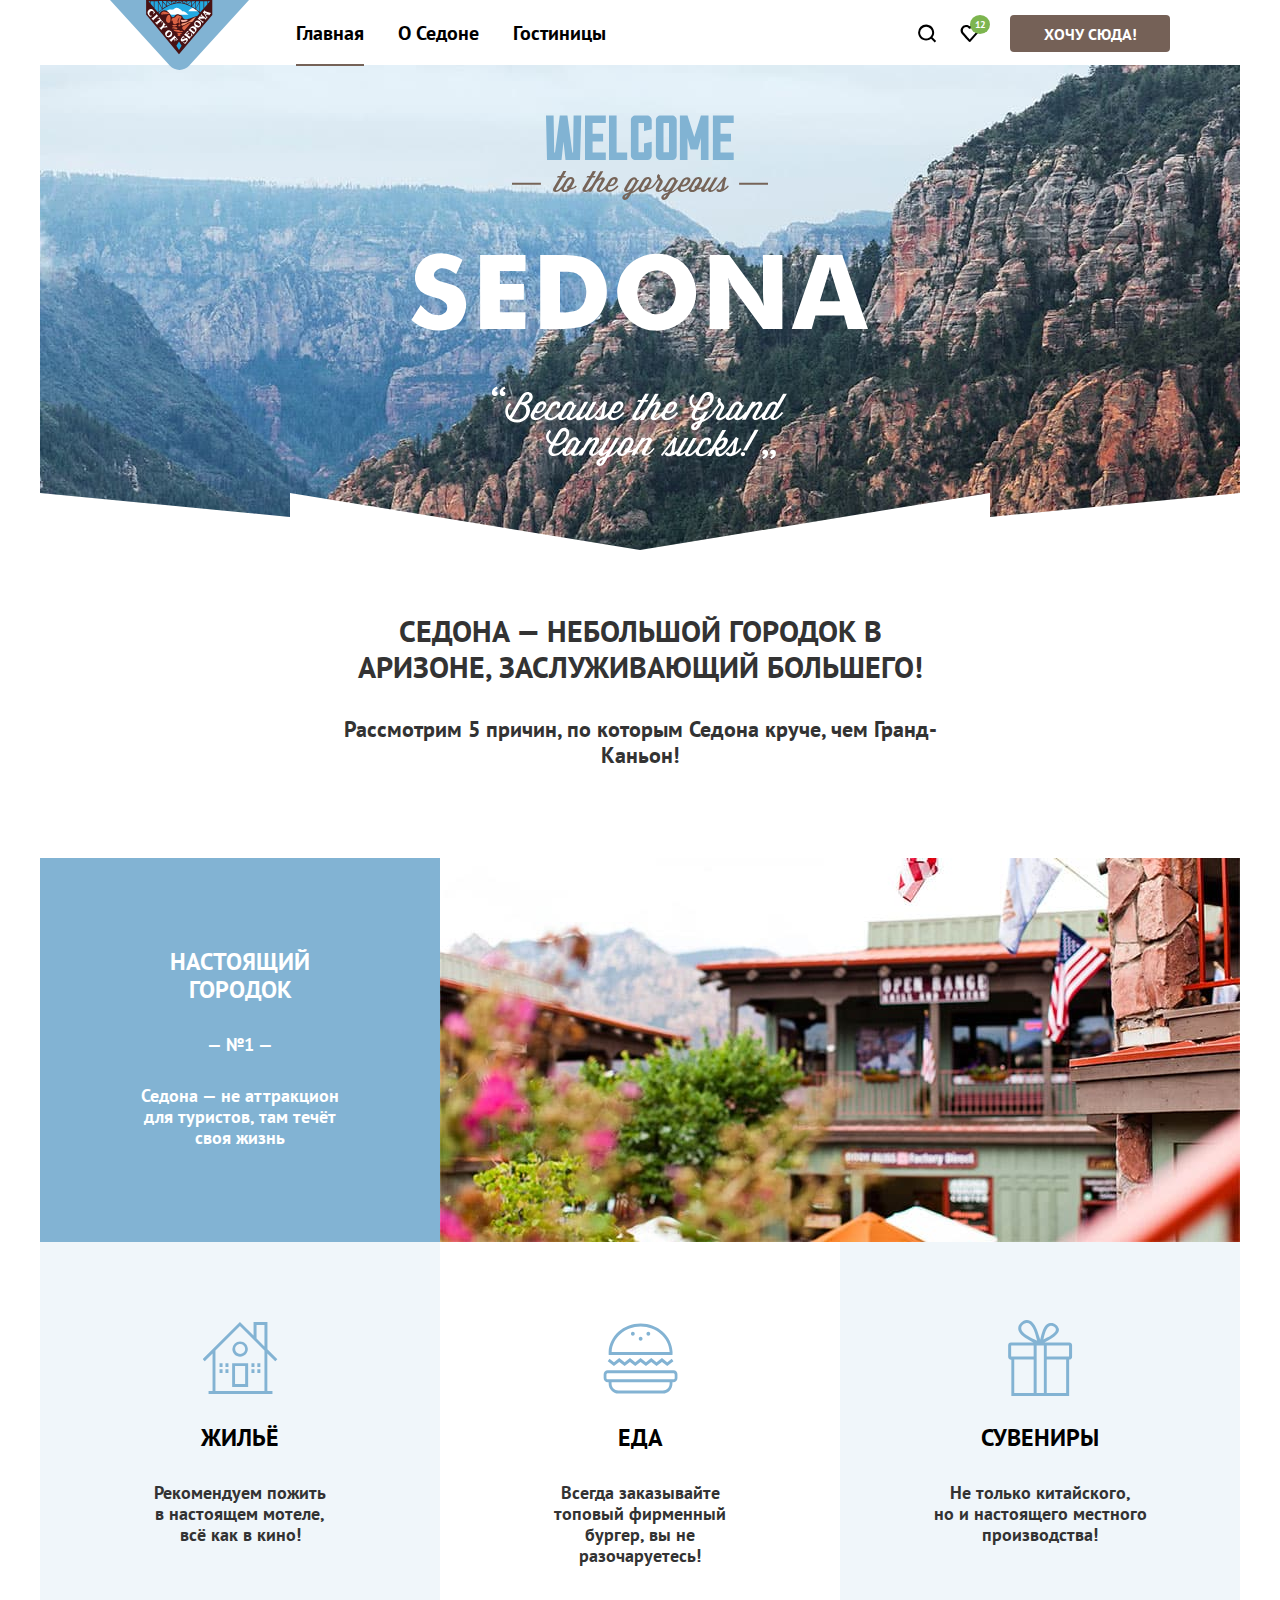
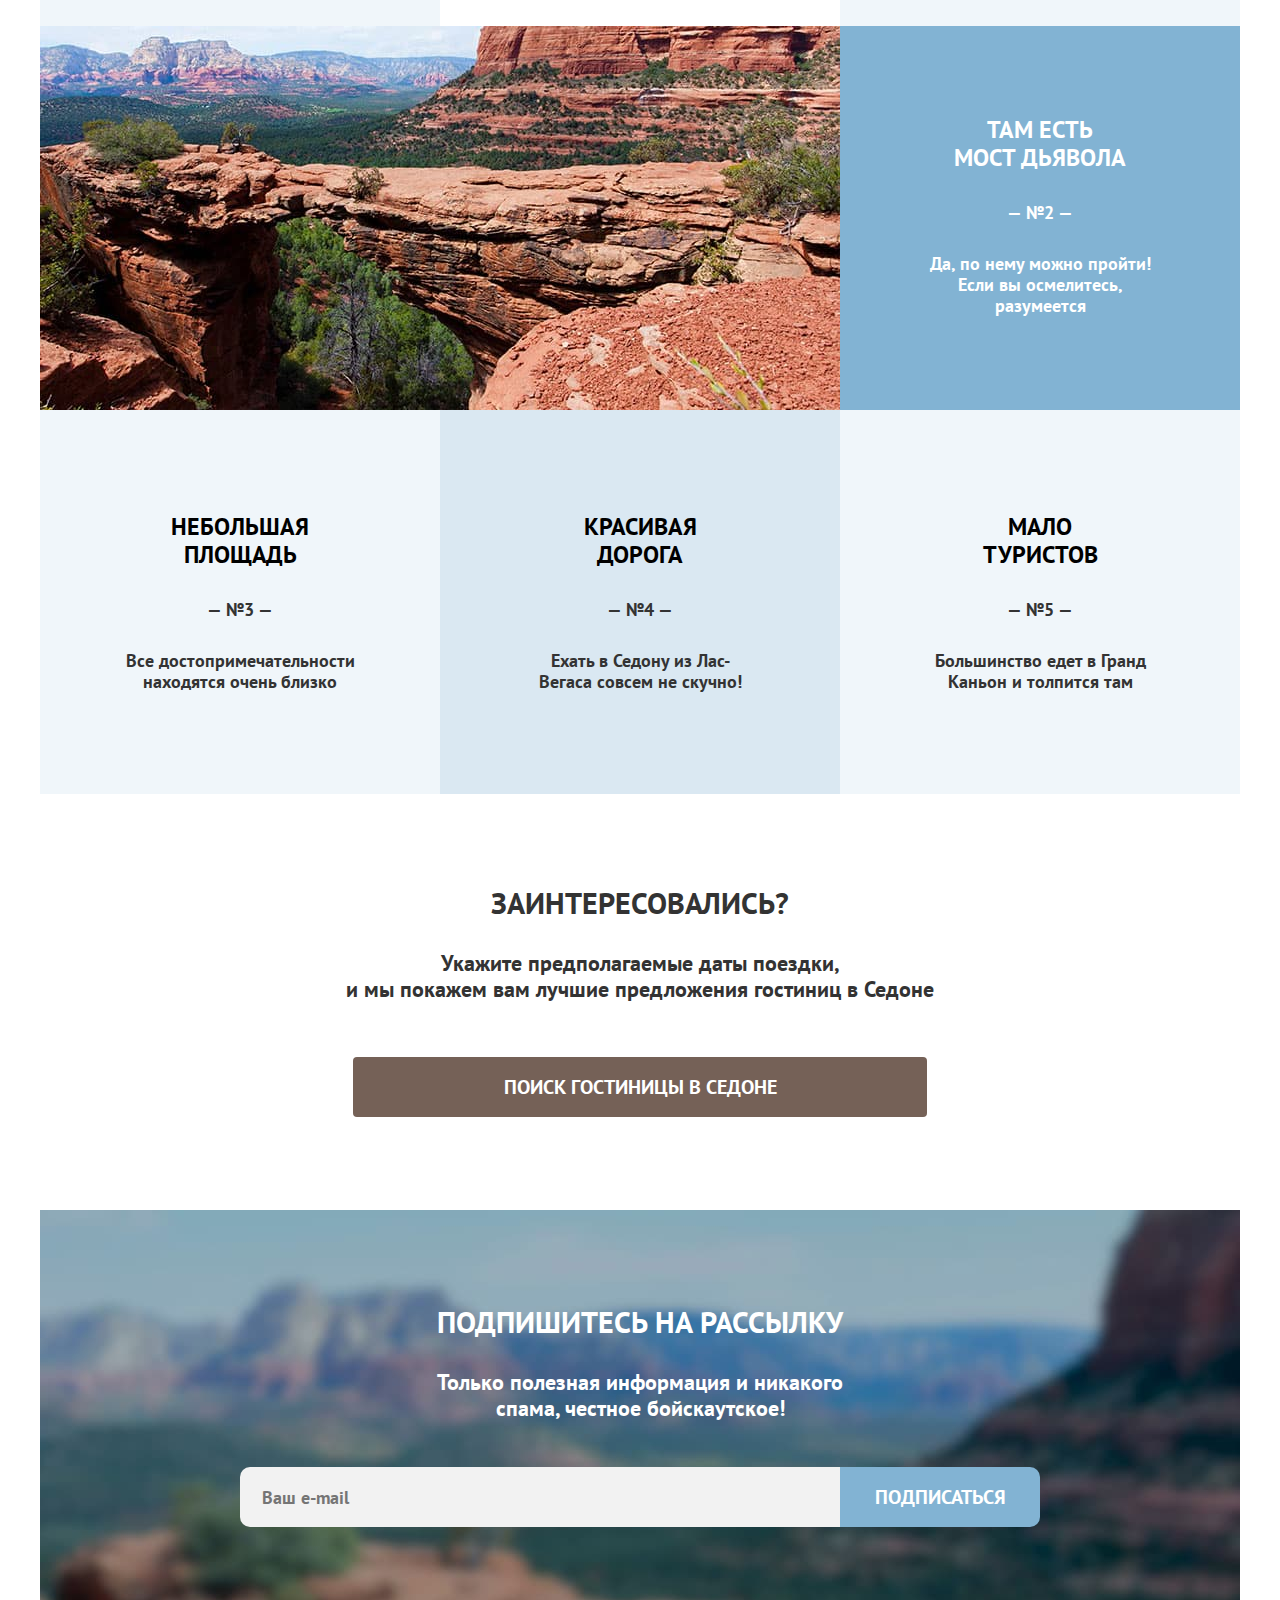
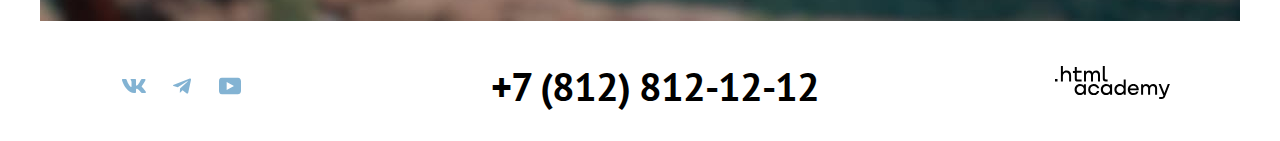
==== commit 83e87d73: "Merge pull request #10 from Danilooo77/master" ====
--- a/index.html
+++ b/index.html
@@ -5,7 +5,7 @@
     <meta charset="utf-8">
     <title>HTML Academy: Седона</title>
     <link rel="stylesheet" href="./styles/styles.css">
-    <link rel="stylesheet" href="./styles/modal.css">
+    <link rel="icon" type="image/png" sizes="32x32" href="../images/favicon.png">
   </head>
 
   <body>
@@ -74,16 +74,19 @@
                 <div class="group-flex">
                   <div class="box-icon house">
                     <h3 class="advantages-title"> Жильё</h3>
-                    <p class="advantages-description"> Рекомендуем пожить в&nbsp;настоящем мотеле,<br> всё как в кино! </p>
+                    <p class="advantages-description"> Рекомендуем пожить в&nbsp;настоящем мотеле,<br> всё как в кино!
+                    </p>
                   </div>
                   <div class="box-icon white food">
                     <h3 class="advantages-title">Еда</h3>
-                    <p class="advantages-description">Всегда заказывайте топовый&nbsp;фирменный бургер, вы не разочаруетесь!
+                    <p class="advantages-description">Всегда заказывайте топовый&nbsp;фирменный бургер, вы не
+                      разочаруетесь!
                     </p>
                   </div>
                   <div class="box-icon present">
                     <h3 class="advantages-title">Сувениры</h3>
-                    <p class="advantages-description">Не только китайского, но&nbsp;и&nbsp;настоящего местного производства! </p>
+                    <p class="advantages-description">Не только китайского, но&nbsp;и&nbsp;настоящего местного
+                      производства! </p>
                   </div>
                 </div>
               </div>
@@ -125,12 +128,9 @@
           </ul>
         </section>
         <section class="register-tour">
-          <h2 class="visually-hidden"> Регистрация на тур </h2>
           <h2 class="register-tour-title">Заинтересовались? </h2>
           <p> Укажите предполагаемые даты поездки,<br>и мы покажем вам лучшие предложения гостиниц в Седоне</p>
-          <a href="#" class="register-tour-button button-brown"><span class="register-tour-button-info">Поиск гостиницы
-              в
-              седоне</span></a>
+          <a href="#" class="register-tour-button button-brown"><span class="register-tour-button-info">Поиск гостиницы в седоне</span></a>
         </section>
       </div>
     </main>
@@ -223,26 +223,26 @@
             </div>
             <div class="modal-field">
               <label class="field-label" for="children">Дети:</label>
-              <span class="field-box">
-                <button class="field-button minus" type="button">
-                  <span class="visually-hidden">минус</span>
-                </button>
-                <input class="field-number" id="children" type="number" name="children" value="1" max="99" >
-                <button class="field-button plus" type="button">
-                  <span class="visually-hidden">плюс</span>
-                </button>
-              </span>
-              <span class="tooltip">
+              <span class="tooltip" tabindex="0">
                 <span class="tooltip-text" role="tooltip" id="tooltip-choildren">
                   Укажите количество детей, которые будут с вами,&nbsp;возраст которых от&nbsp;6 до 18 лет&nbsp;.Дети
                   до&nbsp;6&nbsp;лет размещаются бесплатно.
                 </span>
               </span>
+              <span class="field-box">
+                <button class="field-button minus" type="button">
+                  <span class="visually-hidden">минус</span>
+                </button>
+                <input class="field-number" id="children" type="number" name="children" value="1" max="99">
+                <button class="field-button plus" type="button">
+                  <span class="visually-hidden">плюс</span>
+                </button>
+              </span>
             </div>
           </div>
-              <button class="find button" type="submit"> Найти </button>
+          <button class="find button" type="submit"> Найти </button>
         </form>
-    </div>
+      </div>
     </div>
   </body>
 
--- a/styles/styles.css
+++ b/styles/styles.css
@@ -16,6 +16,7 @@
 
 html {
   height: 100%;
+
 }
 
 body {
@@ -27,20 +28,23 @@
   color: #333333;
   background-color: #ffffff;
   font-weight: 400;
-  width: 1200px;
+  width: 1280px;
   margin: 0 auto;
   font-style: normal;
   min-height: 100%;
   box-shadow: 0 0 15px rgba(0, 0, 0, 0.2);
-}
-
-
-.navigation-list{
+  box-sizing: border-box;
+  padding: 0 40px;
+}
+
+
+.navigation-list {
   list-style-type: none;
   margin: 0;
   padding: 0;
 }
-.advantages-list{
+
+.advantages-list {
   list-style-type: none;
   margin: 0;
   padding: 0;
@@ -57,16 +61,18 @@
   text-align: center;
   text-transform: uppercase;
   cursor: pointer;
-  color: #FFFFFF;
+  color: #ffffff;
   border: 0;
-  font-family: "PT sans",sans-serif;
+  font-family: "PT sans", sans-serif;
 }
 
 
 /* header */
-.header-icon-image {
+
+.header-icon-image,
+.header-icon-link {
   display: block;
-  margin-right: 30px;
+  margin-right: 15px;
   z-index: 1;
   position: relative;
 }
@@ -82,25 +88,27 @@
   display: flex;
   margin-right: auto;
   flex-wrap: wrap;
-}
-
-.navigation-icon{
-  position: absolute;
-  top:0;
-  left:0;
-  bottom:0;
-  right:0;
-  margin:auto;
-}
-.count-badge{
+  max-width: 500px;
+}
+
+.navigation-icon {
+  position: absolute;
+  top: 0;
+  left: 0;
+  bottom: 0;
+  right: 0;
+  margin: auto;
+}
+
+.count-badge {
   position: absolute;
   font-weight: 400;
   font-size: 10px;
   line-height: 13px;
   border-radius: 50%;
   background-color: #7DB54F;
-  color: #FFFFFF;
-  padding:3px 5px;
+  color: #ffffff;
+  padding: 3px 5px;
   letter-spacing: -0.1em;
   margin-top: 15px;
   right: 0;
@@ -112,14 +120,15 @@
   display: flex;
   justify-content: flex-end;
   flex-wrap: wrap;
-  align-items:center;
+  align-items: center;
   list-style-type: none;
   margin: 0;
   padding: 0;
 
 }
-.navigation-item .button-brown{
-  min-width:160px;
+
+.navigation-item .button-brown {
+  min-width: 160px;
   display: block;
   box-sizing: border-box;
   margin-left: 20px;
@@ -134,13 +143,13 @@
   font-style: normal;
   font-weight: 700;
   text-decoration: none;
-  padding: 20px 17px ;
+  padding: 20px 17px;
   box-sizing: border-box;
   position: relative;
   display: block;
 }
 
-.navigation-user .navigation-link{
+.navigation-user .navigation-link {
   padding: 0;
   min-width: 42px;
   min-height: 66px;
@@ -153,7 +162,7 @@
   text-align: center;
   text-transform: uppercase;
   cursor: pointer;
-  color: #FFFFFF;
+  color: #ffffff;
   border: 0;
   font-size: 16px;
   line-height: 20px;
@@ -223,6 +232,7 @@
   padding: 35px 70px 54px 70px;
   margin-bottom: 55px;
   margin-top: -5px;
+  background-color: #ffffff;
 }
 
 .inner-header-title {
@@ -269,13 +279,15 @@
   font-size: 16px;
   line-height: 20px;
   font-weight: 400;
-  font-family: "PT sans",sans-serif;
+  font-family: "PT sans", sans-serif;
   padding: 14px 15px 14px 15px;
   margin-top: 9px;
 }
-.breadcrums-icon{
-  box-sizing: border-box;
-}
+
+.breadcrums-icon {
+  box-sizing: border-box;
+}
+
 .breadcrumbs {
   display: flex;
   column-gap: 25px;
@@ -288,7 +300,7 @@
   margin-bottom: 40px;
 }
 
-.breadcrums-item:nth-child(2):before {
+.breadcrums-item:nth-child(1n):before {
   content: "";
   background-image: url("../images/arrow.svg");
   background-repeat: no-repeat;
@@ -298,6 +310,10 @@
   bottom: 0;
   top: 30%;
   transform: translate(-15px);
+}
+
+.breadcrums-item:first-of-type:before {
+  content: none;
 }
 
 .box-icon {
@@ -331,9 +347,11 @@
 .box .advantages-title {
   padding-top: 13px;
 }
-.illustrative{
+
+.illustrative {
   display: block;
 }
+
 .box-blue .advantages-title-special {
   color: #ffffff;
   margin: 0;
@@ -427,7 +445,7 @@
 }
 
 .pagination-link {
-  width: 60px;
+  min-width: 60px;
   height: 60px;
   display: block;
   line-height: 36px;
@@ -448,7 +466,7 @@
 
 .newsletter {
   text-align: center;
-  color: white;
+  color: #ffffff;
   background-image: url("../images/background.jpg");
   background-size: cover;
   background-repeat: no-repeat;
@@ -480,7 +498,7 @@
 
 .button-name {
   text-transform: uppercase;
-  color: #FFFFFF;
+  color: #ffffff;
   font-size: 20px;
   line-height: 36px;
 
@@ -502,7 +520,7 @@
   display: block;
   width: 48px;
   height: 40px;
-  color:#83B3D3;
+  color: #83B3D3;
   text-decoration: none;
 }
 
@@ -542,7 +560,7 @@
   box-sizing: border-box;
   font-size: 18px;
   line-height: 21px;
-  font-family: "PT sans",sans-serif;
+  font-family: "PT sans", sans-serif;
 
 }
 
@@ -552,8 +570,8 @@
   border-radius: 0 10px 10px 0;
   border: 0;
   cursor: pointer;
-  width:200px;
-  font-family: "PT sans",sans-serif;
+  width: 200px;
+  font-family: "PT sans", sans-serif;
 }
 
 .newslatter-form {
@@ -566,7 +584,8 @@
   flex-wrap: wrap;
 }
 
-.group-flex h3, .flex-box h3{
+.group-flex h3,
+.flex-box h3 {
   font-family: 'PT Sans', sans-serif;
   font-style: normal;
   font-weight: 700;
@@ -625,10 +644,10 @@
   padding: 14px 18px;
   background-image: url("../images/select-arrow.svg");
   background-repeat: no-repeat;
-  background-position: right 19px center ;
+  background-position: right 19px center;
   appearance: none;
   box-sizing: border-box;
-  font-family: "PT sans",sans-serif;
+  font-family: "PT sans", sans-serif;
   margin-top: 4px;
 }
 
@@ -641,17 +660,20 @@
   flex-wrap: wrap;
   column-gap: 18px;
   margin-bottom: 66px;
-  margin-left:3px;
-
-}
-.htmlacademy-link{
+  margin-left: 3px;
+
+}
+
+.htmlacademy-link {
   text-decoration: none;
   color: #000000;
   margin-bottom: 3px;
 }
-.htmlacademy-icon{
+
+.htmlacademy-icon {
   display: block;
 }
+
 .product-card {
   background-color: #ffffff;
   width: 340px;
@@ -673,8 +695,8 @@
   margin: 0;
   padding: 16px 0;
   font-weight: 700;
-font-size: 24px;
-line-height: 28px;
+  font-size: 24px;
+  line-height: 28px;
 }
 
 .card-info {
@@ -693,10 +715,14 @@
 }
 
 .sort {
-  order: 1;
-  display: flex;
+  display: flex;
+  flex-wrap: wrap;
   gap: 8px;
-  width: 160px;
+  max-width: 160px;
+  list-style: none;
+  border: 0;
+  margin: 0;
+  padding: 0;
 }
 
 .sort-button {
@@ -711,23 +737,24 @@
 
 }
 
-.sort-icon{
-  position: absolute;
-  top: 50%;
-  left: 50%;
-  transform: translate(-50%, -50%);
+.sort-icon {
+  position: absolute;
+  padding: 35%;
+  right: -2px;
 }
 
 .sort-button:not(:first-child) {
   border: 2px solid #E5E5E5;
 }
-.select{
+
+.select {
   position: relative;
   display: flex;
   align-items: center;
-  width:290px;
+  width: 290px;
   margin-right: 78px;
 }
+
 .selection-control {
   width: 100%;
   border: 2px solid #E5E5E5;
@@ -738,10 +765,10 @@
   line-height: 21px;
   background-image: url("../images/select-arrow.svg");
   background-repeat: no-repeat;
-  background-position: right 20px center ;
+  background-position: right 20px center;
   appearance: none;
   box-sizing: border-box;
-  font-family: "PT sans",sans-serif;
+  font-family: "PT sans", sans-serif;
 }
 
 /* sort-end */
@@ -761,10 +788,11 @@
   text-align: center;
   text-transform: uppercase;
   cursor: pointer;
-  color: #FFFFFF;
+  color: #ffffff;
   border: 0;
   font-size: 16px;
   line-height: 20px;
+  font-family: "PT sans", sans-serif;
 }
 
 .footer-gallery {
@@ -772,14 +800,15 @@
   justify-content: space-between;
   align-items: center;
   position: relative;
-  margin-left:2px;
-}
-.footer-gallery::before{
+  margin-left: 2px;
+}
+
+.footer-gallery::before {
   content: "";
   border-top: 1px solid #E6E6E6;
   height: 1px;
-  left:3px;
-  right:2px;
+  left: 3px;
+  right: 2px;
   top: 0;
   position: absolute;
 }
@@ -817,13 +846,14 @@
   min-height: 120px;
   padding-top: 45px;
   padding-bottom: 35px;
-  align-items: flex-end;
+  align-items: flex-start;
 }
 
 /* button */
 .button-active:focus,
 .button-active:hover {
   background: #6C9E42;
+  outline: none;
 }
 
 .button-brown:hover,
@@ -831,13 +861,14 @@
   background: #615048;
   outline: none;
 }
+
 .button-brown:active,
 .button-active:active,
-.button:active ,
+.button:active,
 .button-name:active,
-.newsletter-button:active{
+.newsletter-button:active {
   color: rgba(255, 255, 255, 0.3);
- }
+}
 
 .button:hover,
 .button:focus {
@@ -864,18 +895,23 @@
   color: #68A2CA;
   outline: none;
 }
-.social-link:active{
-  color:rgba(104, 162, 202, 0.3); ;
-}
+
+.social-link:active {
+  color: rgba(104, 162, 202, 0.3);
+  ;
+}
+
 .phone-infoline:focus,
 .phone-infoline:hover {
   color: #756157;
   outline: none;
 }
+
 .phone-infoline:active,
-.htmlacademy-icon:active{
+.htmlacademy-icon:active {
   color: rgba(117, 97, 87, 0.3);
 }
+
 .htmlacademy-link:hover,
 .htmlacademy-link:focus {
   color: #756157;
@@ -906,160 +942,197 @@
 .breadcrums-link:hover,
 .breadcrums-link svg:hover {
   color: rgba(255, 255, 255, 0.6);
-  fill: rgba(255, 255, 255, 0.6) ;
+  fill: rgba(255, 255, 255, 0.6);
   mask-image: url();
 }
+
 .navigation-link:hover:not(.button-brown),
 .navigation-link:focus:not(.button-brown),
-.navigation-icon:hover
-,.navigation-icon:focus{
+.navigation-icon:hover,
+.navigation-icon:focus {
   color: #756157;
   outline: none;
 }
-.navigation-link:active:not(.button-brown){
+
+.navigation-link:active:not(.button-brown) {
   color: rgba(117, 97, 87, 0.3);
 }
-.range-scale{
-  position:relative;
+
+.range-scale {
+  position: relative;
   height: 4px;
   background-color: rgba(255, 255, 255, 0.3);
-  margin-top:10px;
-
-}
-.range-bar{
-  position: absolute;
-  background-color: white;
+  margin-top: 10px;
+
+}
+
+.range-bar {
+  position: absolute;
+  background-color: #ffffff;
   opacity: 1;
-  height:4px;
+  height: 4px;
   box-shadow: 0 4px 4px rgba(0, 0, 0, 0.25);
-  left:0;
-}
-.range-toggle{
-  position: absolute;
-  width:20px;
-  height:20px;
+  left: 0;
+}
+
+.range-toggle {
+  position: absolute;
+  width: 20px;
+  height: 20px;
   background-color: #ffffff;
   border-radius: 5px;
-  border:0;
-}
-.range-toggle:hover{
+  border: 0;
+}
+
+.range-toggle:hover {
   box-shadow: 0 4px 10px rgba(0, 0, 0, 0.25);
 }
-.range-toggle:focus{
+
+.range-toggle:focus {
   border: 3px solid #83B3D3;
   outline: none;
   box-shadow: 0 4px 10px rgba(0, 0, 0, 0.25);
 }
-.range-toggle:active{
+
+.range-toggle:active {
   border: 2px solid #83B3D3;
   box-shadow: px 7px 15px rgba(0, 0, 0, 0.4);
 }
-.toggle-min{
-  top:-8px;
+
+.toggle-min {
+  top: -8px;
   left: 0;
 }
-.toggle-max{
-  top:-8px;
-  right:-10px;
-}
-.range-wrapper-inputs{
+
+.toggle-max {
+  top: -8px;
+  right: -10px;
+}
+
+.range-wrapper-inputs {
   display: flex;
   margin-bottom: 29px;
 }
-.catalog-filter-label{
+
+.catalog-filter-label {
   display: flex;
   box-sizing: border-box;
   position: relative;
   margin-right: -2px;
 }
 
-.range-input{
+.range-input {
   font: inherit;
-  border:2px solid white;
+  border: 2px solid #ffffff;
   background-color: transparent;
-  color:white;
-  width:145px;
+  color: #ffffff;
+  width: 145px;
   padding: 10px 40px 10px 14px;
   display: block;
   border-radius: 4px 0 0 4px;
   box-sizing: border-box;
 }
-.range-input-right{
+
+.range-input-right {
   border-radius: 0 4px 4px 0;
 }
-.range-input-word{
+
+.range-input-word {
   opacity: 0.3;
   position: absolute;
   right: 14px;
   top: 10px;
 }
-.catalog-filter-labe:last-child{
+
+.catalog-filter-labe:last-child {
   margin-right: 0;
 }
-.range-input:hover{
+
+.range-input:hover {
   border: 2px solid rgba(255, 255, 255, 0.6)
 }
-.range-input:focus{
+
+.range-input:focus {
   box-shadow: 0 0 0 3px #81B3D2;
   outline: none;
 }
-.range-input:active{
+
+.range-input:active {
   background: #756257;
 }
-.range-
-.range-input::-webkit-outer-spin-button,
+
+.range- .range-input::-webkit-outer-spin-button,
 .range-input::-webkit-inner-spin-button {
   appearance: none;
   margin: 0;
-}
+
+}
+
+.range-input,
+.range-input:hover,
+.range-input:focus {
+  appearance: none;
+  -moz-appearance: textfield;
+}
+
 .catalog-filter-group {
   margin: 0;
   padding: 0;
   border: none;
   margin-right: 71px;
 }
-.catalog-filter-list{
+
+.catalog-filter-list {
   list-style-type: none;
   margin: 0;
   padding: 0;
 }
-.catalog-filter{
+
+.catalog-filter {
   display: flex;
   min-height: 165px;
 }
-.slider{
-  margin-left:105px;
-}
-.slider .catalog-filter-title{
-  padding-bottom:36px ;
-}
-.control-mark{
-  background: #FFFFFF;
+
+.slider {
+  margin-left: 105px;
+}
+
+.slider .catalog-filter-title {
+  padding-bottom: 36px;
+}
+
+.control-mark {
+  background: #ffffff;
   border-radius: 4px;
-  width:20px;
-  height:20px;
-  position: absolute;
-  left:0;
-  box-sizing: border-box;
-}
-.control{
+  width: 20px;
+  height: 20px;
+  position: absolute;
+  left: 0;
+  box-sizing: border-box;
+}
+
+.control {
   position: relative;
   display: block;
   padding-left: 40px;
 }
-.control:hover .control-mark{
+
+.control:hover .control-mark {
   background: rgba(255, 255, 255, 0.6);
 }
-.control:focus .control-mark{
+
+.control-label:focus-visible .control-mark {
   background: rgba(255, 255, 255, 0.6);
   border: 3px solid #83B3D3;
   outline: none;
 }
-.control:active .control-mark{
+
+.control:active .control-mark {
   background: rgba(255, 255, 255, 0.3);
 }
-.control-input:disabled + .control-mark{
-  border-color:#242424;
+
+.control-input:disabled + .control-mark {
+  border-color: #242424;
 }
 
 .control-input[type="checkbox"]:checked + .control-mark::after {
@@ -1072,6 +1145,7 @@
   height: 10px;
   box-sizing: border-box;
 }
+
 .control-input[type="radio"]:checked + .control-mark::after {
   position: absolute;
   width: 10px;
@@ -1079,31 +1153,443 @@
   border-radius: 50%;
   content: "";
   background-color: #3F5E72;
-  left:50%;
-  top:50%;
-  transform: translate(-50%,-50%);
-}
+  left: 50%;
+  top: 50%;
+  transform: translate(-50%, -50%);
+}
+
 .control-input[type="radio"] + .control-mark {
   border-radius: 50%;
 }
-.button-reset:hover{
+
+.button-reset:hover {
   opacity: 0.6;
 }
-.button-reset:focus{
+
+.button-reset:focus {
   outline: 3px solid #83B3D3;
 
 }
-.button-reset:active{
+
+.button-reset:active {
   opacity: 0.3;
 }
+
 .selection-control:hover,
 .selection-control:focus,
 .number-hotel-in-page:focus,
-.number-hotel-in-page:hover{
+.number-hotel-in-page:hover {
   border: 2px solid #68A2CA;
   outline: none;
 }
+
 .selection-control:active,
-.number-hotel-in-page:active{
+.number-hotel-in-page:active {
   border: 2px solid #3F5E72;
 }
+
+.modal-container {
+  position: fixed;
+  display: grid;
+  top: 0;
+  left: 0;
+  width: 100%;
+  height: 100%;
+  background: rgba(242, 242, 242, 0.8);
+  z-index: 2;
+}
+
+.modal-container-closed {
+  display: none;
+}
+
+.modal {
+  position: relative;
+  margin: auto;
+  padding: 70px;
+  background: #FFFFFF;
+  box-shadow: 0 25px 50px rgba(0, 0, 0, 0.15);
+  border-radius: 30px;
+}
+
+.modal-auth {
+  width: 715px;
+  box-sizing: border-box;
+}
+
+.modal-close-button {
+  position: absolute;
+  padding: 0;
+  top: 54px;
+  right: 70px;
+  width: 53px;
+  height: 53px;
+  border: none;
+  border-radius: 50%;
+  background-color: #F2F2F2;
+  background-image: url(../images/close.svg);
+  background-repeat: no-repeat;
+  cursor: pointer;
+  background-position: center;
+}
+
+.modal-close-button:hover {
+  background-color: #E6E6E6;
+}
+
+.modal-close-button:focus {
+  background-color: #E6E6E6;
+  border: 3px solid #83B3D3;
+}
+
+.modal-close-button:active {
+  background-color: #E6E6E6;
+  opacity: 0.3
+}
+
+.text-input {
+  border: 0;
+  background: #F2F2F2;
+  border-radius: 4px;
+  width: 420px;
+  padding: 5px 50px 5px 19px;
+  font-size: 18px;
+  line-height: 40px;
+  grid-column: 2/4;
+  box-sizing: border-box;
+  color: #000000;
+  font-family: "PT sans", sans-serif;
+}
+
+.text-input::placeholder {
+  font-weight: 400;
+  font-size: 18px;
+  line-height: 40px;
+  color: inherit;
+  font: inherit;
+  opacity: 1;
+}
+
+.text-input:hover {
+  background: #E6E6E6;
+}
+
+.text-input:focus-visible {
+  background-color: #e6e6e6;
+  outline: 3px solid #83B3D3;
+}
+
+.text-input:active {
+  background-color: #FFFFFF;
+  box-shadow: inset 0 0 0 2px #000000;
+
+}
+.date-text {
+  color: #FF5757;
+  grid-column: 2/3;
+  margin: 0;
+  padding: 0;
+  align-self: center;
+  font-weight: 400;
+  font-size: 16px;
+  line-height: 21px;
+  margin-top: 8px;
+}
+
+.date-text.two {
+  color: #333333;
+}
+
+.auth-form {
+  display: flex;
+  flex-wrap: wrap;
+}
+
+.number-of-people,
+.number-of-children {
+  border: 0;
+  width: 133px;
+  background: #F2F2F2;
+  border-radius: 4px;
+  padding: 15px auto 14px auto;
+  margin-bottom: 40px;
+  font-size: 18px;
+  line-height: 21px;
+  color: black;
+
+}
+
+.modal-button {
+  width: 575px;
+  font-size: 20px;
+  line-height: 36px;
+  padding: 12px 26px;
+
+}
+
+.modal-field {
+  display: flex;
+}
+
+.field-box {
+  display: grid;
+  order: 2;
+  grid-template-columns: 50px 33px 50px;
+  margin-left: auto;
+  align-items: center;
+}
+
+.field-label {
+  font-weight: 700;
+  font-size: 20px;
+  line-height: 26px;
+  margin: 0;
+  padding: 12px 0 8px;
+  color: #000000;
+
+}
+
+.field-number {
+  box-sizing: border-box;
+  grid-area: 1 / 1 / 2 / 4;
+  appearance: textfield;
+  width: 133px;
+  padding: 5px 50px;
+  font-weight: 700;
+  font-size: 18px;
+  line-height: 21px;
+  text-align: center;
+  border-radius: 4px;
+  border: 0;
+  background-color: #F2F2F2;
+  min-height: 50px;
+  font-family: "PT sans", sans-serif;
+}
+
+.field-number::placeholder {
+  font: inherit;
+  color: inherit;
+  opacity: 1;
+}
+
+.field-number:hover {
+  background-color: #e6e6e6;
+}
+
+.field-number:focus {
+  background-color: #e6e6e6;
+  outline: 3px solid #83B3D3;
+}
+
+.field-number:active {
+  background-color: #FFFFFF;
+  box-shadow: inset 0 0 0 2px #000000;
+}
+
+.minus {
+  --icon: url(../images/minus.svg);
+  grid-area: 1 / 1 / 2 / 2;
+}
+
+.plus {
+  --icon: url(../images/plus.svg);
+  grid-area: 1 / 3 / 2 / 4;
+}
+
+.modal-title {
+  margin: 0;
+  font-weight: 700;
+  font-size: 30px;
+  line-height: 36px;
+  text-transform: uppercase;
+  color: #000000;
+  margin-bottom: 63px;
+  margin-top: -8px;
+  margin-left: -2px;
+  padding-right: 70px;
+}
+
+.field-button {
+  z-index: 1;
+  display: flex;
+  place-items: center;
+  place-self: center;
+  margin: 0;
+
+  border: 0;
+  border-radius: 1px;
+  background: transparent;
+  opacity: 0.3;
+  padding: 10px;
+  box-sizing: border-box;
+}
+
+.field-button::before {
+  content: "";
+  width: 13px;
+  height: 13px;
+  background: var(--icon) no-repeat center/ contain;
+}
+
+.field-button:hover {
+  opacity: 1;
+}
+
+.field-button:focus {
+  opacity: 1;
+  outline: 3px solid #83B3D3;
+}
+
+.field-button:active {
+  opacity: 0.2;
+}
+
+.field-number::-webkit-inner-spin-button,
+.field-number::-webkit-outer-spin-button {
+  display: none;
+}
+
+.date-button {
+  position: absolute;
+  border: 0;
+  margin: 0;
+  top: 8px;
+  right: 10px;
+  border-radius: 1px;
+  background: transparent;
+  opacity: 0.3;
+  padding: 10px;
+}
+
+.date-button:focus {
+  opacity: 1;
+  outline: 3px solid #83B3D3;
+}
+
+.date-button:focus-visible {
+  opacity: 1;
+  outline: 3px solid #83B3D3;
+}
+
+.date-button:hover {
+  opacity: 1;
+}
+
+.date-button:active {
+  opacity: 0.2;
+}
+
+.date-button::before {
+  content: "";
+  display: block;
+  width: 15px;
+  height: 15px;
+  background: url("..//images/date.svg") no-repeat center/contain;
+}
+
+.modal-stock {
+  display: grid;
+  position: relative;
+  grid-template-columns: 155px 367px 53px;
+  margin-bottom: 11px;
+  align-items: center;
+}
+
+.modal-stock-two {
+  display: grid;
+  grid-template-columns: 288px 230px;
+  gap: 56px;
+  margin-bottom: 40px;
+  align-items: center;
+}
+
+.arrival-date,
+.departure-date {
+  font-weight: 700;
+  font-size: 20px;
+  line-height: 26px;
+  margin: 0;
+  color: #000000;
+  padding: 5px 10px 5px 0;
+}
+
+.tooltip {
+  position: relative;
+  margin: 14px 6px 11px;
+  padding: 5px;
+  border-radius: 50px;
+  background: #83B3D3;
+  cursor: help;
+}
+
+.tooltip:hover {
+  background: #68a2ca;
+}
+
+.tooltip-text {
+  position: absolute;
+  font-size: 16px;
+  line-height: 21px;
+  text-transform: none;
+  padding: 15px 20px 23px;
+  border-radius: 10px;
+  width: 256px;
+  top: calc(100% - -15px);
+  background-color: #242424;
+  color: #ffffff;
+  left: 53%;
+  transform: translate(-50%);
+  z-index: 1;
+  opacity: 1;
+  transition: visibility 0.3s, opacity 0.3s;
+  box-sizing: border-box;
+  display: none;
+}
+
+.tooltip:hover .tooltip-text,
+.tooltip:focus .tooltip-text {
+  display: block;
+}
+
+.tooltip:hover,
+.tooltip:focus {
+  outline: none;
+  background: #68A2CA;
+}
+
+.tooltip-text:after {
+  content: "";
+  position: absolute;
+  bottom: 100%;
+  left: -1px;
+  right: 0;
+  top: -10px;
+  background: url(../images/triangle.svg) center no-repeat;
+}
+
+.tooltip::before {
+  content: "";
+  display: block;
+  width: 15px;
+  height: 13px;
+  background: url(../images/info.svg) no-repeat center / contain;
+
+}
+
+.find {
+  display: block;
+  width: 100%;
+  font-weight: 700;
+  font-size: 20px;
+  line-height: 36px;
+  text-decoration: none;
+  text-transform: uppercase;
+  padding: 12px 0 12px 0;
+  box-shadow: 0 25px 50px rgba(0, 0, 0, 0.15);
+  border-radius: 10px;
+  text-align: center;
+}
+
+.find:focus {
+  outline: 3px solid #756257;
+}
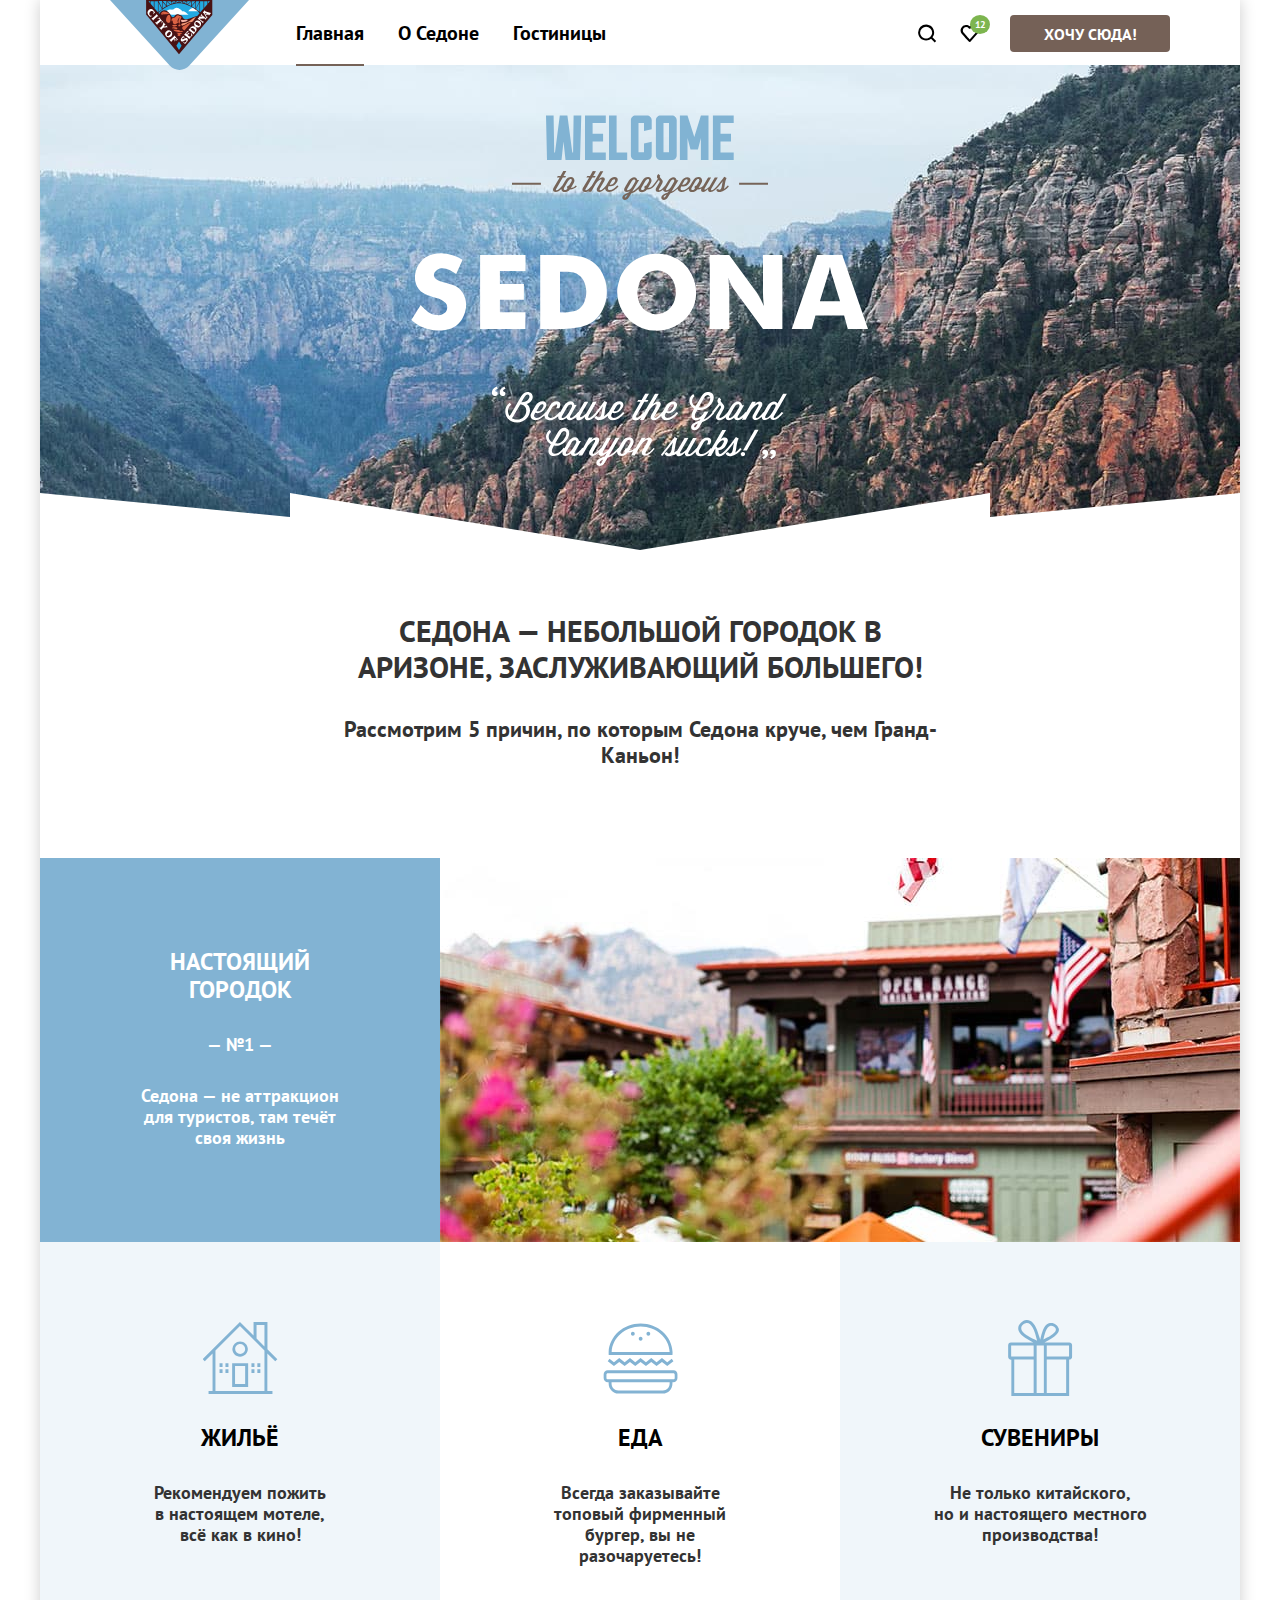
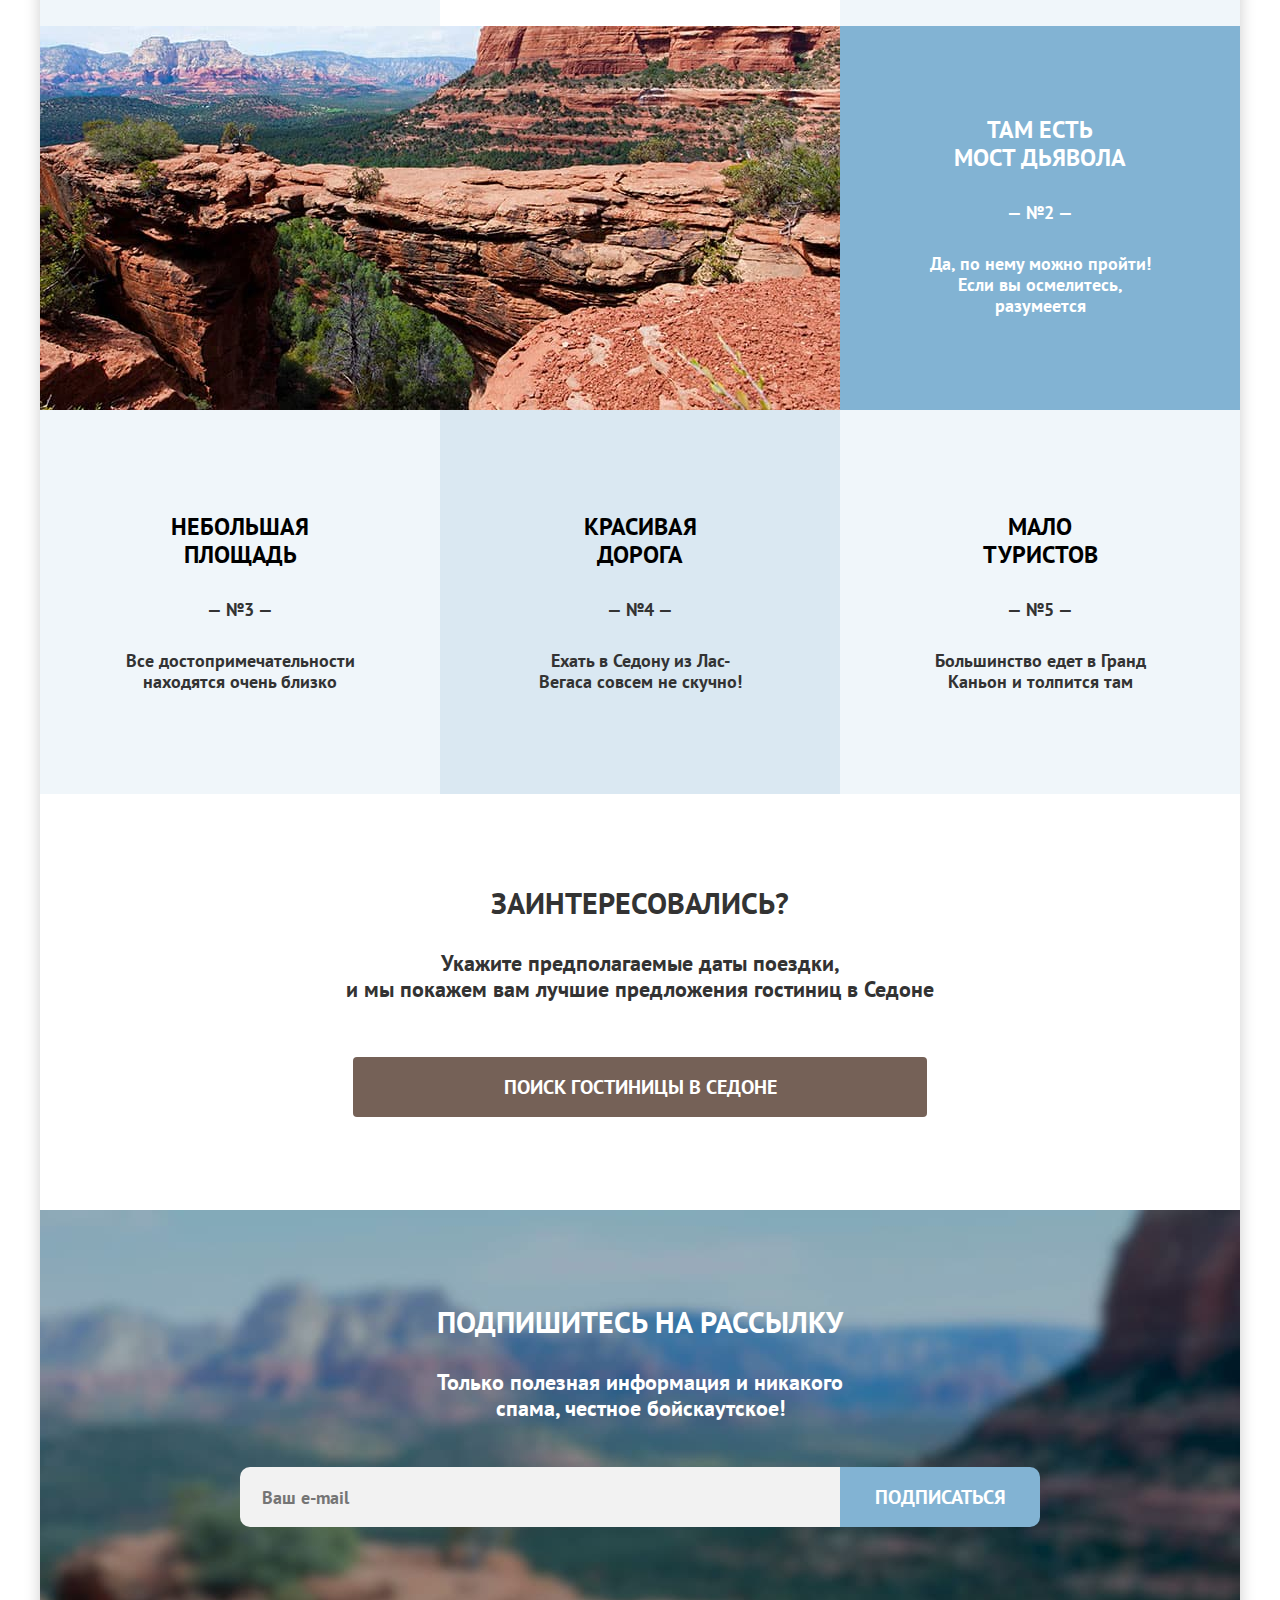
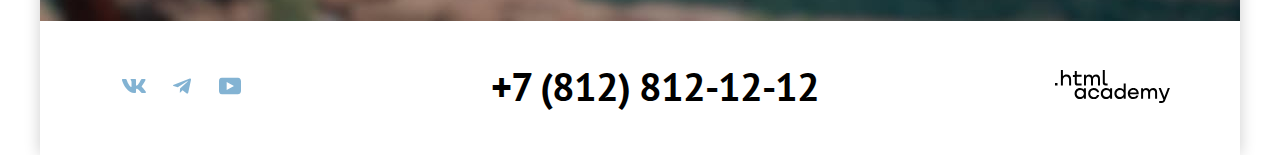
==== commit f6677377: "Merge pull request #11 from Danilooo77/master" ====
--- a/index.html
+++ b/index.html
@@ -5,243 +5,282 @@
     <meta charset="utf-8">
     <title>HTML Academy: Седона</title>
     <link rel="stylesheet" href="./styles/styles.css">
+    <link rel="icon" href="favicon.ico">
     <link rel="icon" type="image/png" sizes="32x32" href="../images/favicon.png">
   </head>
 
   <body>
-    <header class="page-header">
-      <div class="container">
-        <nav class="navigation">
-          <a class="header-icon-link" href="./index.html">
-            <img class="header-icon-image" src="./images/logo.svg" width="139" height="70" alt="city of seddona"></a>
-          <ul class="navigation-list">
-            <li class="navigation-item">
-              <a class="navigation-link navigation-link-active" href="./index.html">Главная</a>
-            </li>
-            <li class="navigation-item">
-              <a class="navigation-link" href="#">О Седоне</a>
-            </li>
-            <li class="navigation-item">
-              <a class="navigation-link" href="catalog.html">Гостиницы</a>
-            </li>
-          </ul>
-          <ul class="navigation-user">
-            <li class="navigation-item">
-              <a class="navigation-link" href="#"><svg class="navigation-icon" width="19" height="19" fill="#000"
-                  xmlns="http://www.w3.org/2000/svg">
-                  <path fill="currentColor"
-                    d="m18.16 17.05-3.71-3.7c1-1.3 1.7-3 1.7-4.9 0-4.4-3.6-8-8.02-8a8.12 8.12 0 0 0-8.02 8.1c0 4.4 3.6 8 8.02 8 1.8 0 3.51-.6 4.91-1.7l3.71 3.7 1.4-1.5Zm-10.03-2.5c-3.3 0-6.02-2.7-6.02-6a6.03 6.03 0 0 1 12.04 0c0 3.3-2.71 6-6.02 6Z" />
-                </svg> <span class="visually-hidden">Поиск</span></a>
-            </li>
-            <li class="navigation-item">
-              <a class="navigation-link " href="#"><svg class="navigation-icon" width="19" height="17" fill="#000"
-                  xmlns="http://www.w3.org/2000/svg">
-                  <path fill="currentColor"
-                    d="M9.58 17c-.3 0-.6-.1-.8-.4-5.42-6.1-6.72-7.5-7.03-7.9A5.4 5.4 0 0 1 6.16 0c1.31 0 2.51.5 3.52 1.3a5.47 5.47 0 0 1 9.03 4.1c0 1.3-.5 2.5-1.31 3.4l-7.02 7.9c-.2.2-.4.3-.8.3ZM3.56 7.5c.3.4 3.51 4 6.12 6.9l6.21-7c.5-.5.7-1.2.7-2 0-1.8-1.5-3.3-3.3-3.3-1 0-2 .5-2.71 1.3-.3.3-.6.4-.9.4-.3 0-.6-.2-.8-.4a3.7 3.7 0 0 0-2.71-1.3c-1.8 0-3.31 1.5-3.31 3.3-.1.9.3 1.6.7 2.1-.1 0-.1 0 0 0Z" />
-                </svg>
-                <span class="count-badge">12</span>
-                <span class="visually-hidden">Избранное</span></a>
-            </li>
-            <li class="navigation-item">
-              <a class="button-brown " href="#">Хочу сюда!</a>
-            </li>
-          </ul>
-        </nav>
-      </div>
-    </header>
-    <main class="main-index main-column">
-      <div class="page-container">
-        <div class="background-title">
-          <h1 class="visually-hidden"> seddona </h1>
-          <img class="logo logo-text" src="./images/welcome.svg" width="458" height="352"
-            alt="логотип туристической агении Приветствуем в Седона на фоне гор">
-        </div>
-        <section Class="advantages">
-          <h2 class="advantages-logo">Седона — небольшой городок в Аризоне, заслуживающий большего!</h2>
-          <p class="five-why">Рассмотрим 5 причин, по которым Седона круче, чем Гранд-Каньон!</p>
-          <ul Class="advantages-list">
-            <li class="advantages-item">
-              <div class="card first-card">
-                <div class="group-flex">
-                  <div class="box-blue">
-                    <h3 class="advantages-title-special"> Настоящий городок </h3>
-                    <span class="number"> — №1 — </span>
-                    <p class="advantages-description"> Седона — не аттракцион для туристов, там течёт своя жизнь </p>
+    <div class="body-shadow">
+      <header class="page-header">
+        <div class="container">
+          <nav class="navigation">
+            <a class="header-icon-link" href="./index.html" tabindex="-1">
+              <svg class="header-icon-image" width="139" height="70" fill="currentColor" tabindex="0"
+                xmlns="http://www.w3.org/2000/svg">
+                <path d="M139 0H0l59.93 65.65a12.7 12.7 0 0 0 19.14 0L139 0Z" fill="currentColor" />
+                <path d="M36.8.5 69 38.2 101.09.7 36.8.5Z" fill="#23A9E1" />
+                <path
+                  d="M61.27 14.63h17.35c-1.3-.8-4.41-4.58-6.01-3.19-.1.1-4.92-5.67-8.03-2.88-2.7 2.48-4-.3-7.02 1.59-3.6 2.39 2 3.68 3.71 4.47Zm26.78-3.49-9.83.1c3.91-4.47 5.62-3.98 9.83-.1Z"
+                  fill="#fff" />
+                <path
+                  d="M97.88 3.58V1.2h2.1l-2.1 2.4Zm-49.34 9.35c.1.1 2.4-2.38 6.11-4.87 3.41-2.29 8.63-4.88 14.45-4.88 5.81 0 11.13 2.69 14.54 4.98 3.7 2.39 6.01 4.77 6.11 4.87l-2.5 2.99c-4.52.6-7.73 3.88-12.14 3.18-2.2-.4-2.3-1.59-2.9-2.88-.5-1-1.31-.8-2.31-1.2-.9-.4-1.5-1.1-3.41-.7-1.6.4-1.8 2.9-3.91 2.8-1.1-.1-1.2-1.6-2.81-3.59-4.11-4.87-7.92-4.18-10.53.3L68.89 37.1 48.54 12.93ZM40.1 1.2v1.9l-1.6-1.9h1.6Zm54.06 0h3.2v2.99l-3.2 3.78V1.19Zm-4.12 11.35V1.19h3.51v7.37l-3.5 3.98c.1 0 0 0 0 0Zm-.5-10.35v9.85c-1.1-1.1-2.3-2.1-3.6-2.99l3.6-6.86Zm-4.1-.3v6.77c-.51-.3-.91-.7-1.51-1-.7-.4-1.4-.9-2.2-1.3l3.7-4.47Zm-4.42-.2v4.28c-1-.5-2.1-1-3.11-1.5l3.1-2.78Zm.6-.5h3.71l-3.7 4.58V1.19Zm4.31 0h3.61l-3.6 7.07V1.19Zm-8.82 0h3.9l-3.5 3.09c-.1 0-.2-.1-.3-.1l-.1-2.99Zm-.5.4v2.39c-1-.4-2-.7-3.11-.9l3.1-1.49Zm-4.22 0v1.3l-2.2-.3 2.2-1Zm-6.81 0 2.2 1c-.8 0-1.5.1-2.2.3v-1.3Zm-4.12 0 3.11 1.5c-1.1.2-2.1.5-3.1.89V1.59Zm3.61 1.2-3.3-1.6h3.3v1.6Zm3.51-.4-2.8-1.3h2.8v1.3Zm.7-1.2h2.91l-2.9 1.3v-1.3Zm3.72 0h3.2l-3.2 1.6v-1.6ZM60.57 4.28l-3.5-3.09h3.9v2.99l-.4.1Zm-3.6-2.59 3.1 2.69c-1.1.4-2.1.9-3.1 1.49V1.69Zm-4.32.2 3.6 4.48c-1.3.7-2.5 1.49-3.6 2.39V1.89Zm-4.21.3 3.6 6.96c-1.3 1-2.5 2-3.6 3.19V2.19Zm3.7 5.97-3.6-7.07h3.6v7.07Zm4.32-2.49L52.75 1.1h3.7v4.58Zm-12.64 1.8-3.2-3.79V1.2h3.2v6.27Zm.6-6.28h3.52v11.15l-3.51-4.18V1.19ZM69.3 0H36.1v14.53L69 54.23l.2-.3 33.09-39V0h-33Z"
+                  fill="#491213" />
+                <path d="m66.39 45.77 2.6-4.18 2.61 4.18-2.6 4.17-2.61-4.17Z" fill="#23A9E1" />
+                <path
+                  d="M74.41 30.44c-3.4-1.99-2.6-3.48.2-4.87 1.5-.7 4.81-3.38 6.12-2.49l-6.32 7.36Zm-2.3 2.5c-2.01-.1-4.32-.4-6.32.1 1.2.29 4.2 1.18 1.4 1.88 1 1.4 2.6 1.3 3.61.1-.4-.2-.7-.5-1-.7 1.1-.3 2.1-.9 2.3-1.39Zm1.2-1.6c-.9-.8-1.9-.8-2.71 0-1.2-2.09-5.42-1.4-7.42-1.7 1.1 2.6 9.63 3.1 10.13 1.7Zm-6.82-2.19c-1.6-.5-6.82-.4-3.41-1.79 1.1-.4 6.72.1 3.4 1.8Zm2-2.98c-.5-1.1.4-2.4 1.7-1.4 1.21.8-.6 2-1.7 1.4Zm-2.9.1c-2.31.7-5.32-.8-1.6-1.5 2.3-.5 4.7.5 1.6 1.5.1 0-.1 0 0 0Zm-2.61-6.17c-.5 1.59-1.5 1.89-1.4 0 .1-2.3 1.6-1.7 3.2-2.59 1.3-.7 2-3.38 4.32-1.8 1 .7 2.2.1 2.5 1.2 0-.1-2.9 6.67-1.3 6.67-3.21 0-1.8-3.78-.6-6.37-1.2.6-3.11 4.28-1.5 4.98-.8 1.1-3.42 2.58-4.72 1.49-1.1-1-.5-2.29-.5-3.58Zm-4.01 2.78c-5.62 0-1.8-8.55.1-8.06 2.2.7 1.9 8.16-.1 8.06Zm-6.22-8.16c-2.6-.1-1.5-2.58.3-3.08 1.7-.5 5.21 1.1 6.42 2.19-1.8.6-4.11.5-6.12.6-.2-2-.7-1.3-.6.3Z"
+                  fill="#DC6243" />
+                <path
+                  d="M72 25.67c-2.9-2.99 4.32-2.69 5.52-3.78.8.3 7.02-5.37 8.52-4.98-1.1 1.3-3.4 5.28-5.01 5.28-1.3 0-2.6-.2-3.61.7-1.5 1.39-3.91 2.08-5.42 2.78Z"
+                  fill="#F49774" />
+                <path d="M72.9 22.09c-1.6.9-3.1-2.49-.3-2.2 1.81.2 3.72-.2 5.42.1a5.9 5.9 0 0 1-5.11 2.1Z"
+                  fill="#F4B1A4" />
+                <path
+                  d="M51.25 20.8c.3.4.6.79.5 1.39 0 .4-.6 1-.2 1.19l1.5-1.8c-.4-.09-3.51-3.77-3.51-4.17l-2.1 1.1c.1.4.8 0 1.2 0 .5 0 .9.4 1.3.7-1.1.89-3.8 3.27-4.11 3.27-.1 0-.7-.4-.7 0 0 .2.6.7.7.8l1.4 1.7c.4-.2-.1-.5.1-.8.1-.2 3.21-2.69 3.92-3.39Zm-3.41-4.48c.3-.1.4.3.6 0l-1.6-1.9c-.2-.3-.5-.6-.5 0 .1.4-4.02 3.69-4.22 3.79-.3.1-.5-.3-.7.1l1.4 1.69c.2.2.3.4.5.6.2.2.1-.4.1-.4-.1-.3.3-.6.6-.8 1-1 3.51-3.08 3.82-3.08Zm-5.72-.6c-1.1.3-2.4-.1-2.7-1.3-.4-1.19.4-2.38 1.3-3.08.9-.7 2.3-.6 2.8.5.2.5.1 1.1-.1 1.6-.1.29-.4.59 0 .79.6-.7 1.1-1.4 1.7-2.1-.7-.39-1-1.09-1.5-1.68-.6-.7-1.3-1.4-2.3-1.5-1.9-.3-3.61 1.7-3.81 3.39-.1.9.2 1.79.8 2.58.5.6 1.2 1.1 1.6 1.8.2.1 1.8-.7 2.1-.8.21 0 .1-.1.1-.2-.5.2 0 0 0 0ZM67.69 39.2c-.7-.5-2.6-2.99-3-3.48l-.2-.3-.2.1c-.1.1.1.4 0 .6-.5.8-3.72 3.18-3.92 3.38-.4.2-.8-.1-1 .2.5.6 1.8 2.28 2 2.28.3 0 .1-.5.1-.6.1-.2 1.7-1.58 2.31-2.08.2-.2.4.3.6.5.2.3.3.7.2 1-.1.19-.5.59-.2.79.4-.5 1.5-1.8 1.7-2 .2-.2-.4 0-.3-.1-.2.1-.5.2-.7 0-.1 0-.7-.69-.6-.79.3-.2.6-.6 1-.7.6-.1 1 1 1.1 1.4.1.4.1.8-.1 1.1-.1.3-.3.49 0 .59l1.41-1.9c0 .1-.1.1-.2 0-.1 0 .1.1 0 0Zm-9.22-8.86c-.7 0-1.4.3-2.01.8a3.52 3.52 0 0 0-.5 4.78c1.3 1.69 3.4 1.89 5.11.7 1.4-1.2 1.6-3.3.5-4.78-.8-1-2-1.5-3.1-1.5Zm1.2 1.4c.9-.1 1.5.8 1.1 1.79-.4 1-1.4 1.99-2.4 2.39-1.2.5-2.01-.5-1.5-1.7.4-.99 1.4-1.99 2.4-2.38.1 0 .2-.1.4-.1Zm-2.8-4.58c.3 0 .6.4.8 0l-1.41-1.7c-.4.2 0 .4-.1.6-.2.3-1.7.5-2.1.6.1-.4.6-1.69.8-1.79.4-.3.6.3.8-.1l-1.8-2.09c-.2-.2-.4-.7-.6-.4 0 0 0 1-.1 1.1-.11.2-.61 2.39-1.21 2.89-.3.3-1.5 1.29-1.8 1.39-.3.1-.5-.4-.81 0l1.6 1.89c.1.1.4.6.5.6.3.1 0-.6.1-.7.1-.3 1.61-1.8 2.31-1.9.9-.19 2-.49 3.01-.39.2 0-.2 0 0 0Zm24.26 6.67c.1.4.2.9.1 1.29-.1.6-.6 1.89-1.4 1.5-.8-.4-1.4-1.1-2.11-1.7.5-.6 1-1.1 1.9-.8.2.1.4 0 .2-.2-.3-.2-2-1.29-2.1-1.19-.2.2.3.6.1 1-.1.3-.4.5-.6.8-.5-.4-1.2-.8-.7-1.5.4-.4.8-.8 1.4-.9.4-.1 1.2.3 1.3-.1-.7-.3-1.4-.7-2.1-.99.1.5-2.2 2.89-2.7 3.48-.1.1-.41.4-.41.5 0 .3.4.1.4.1.3-.1 4.41 3.28 4.51 3.58.1.2-.1.4 0 .5 0 0 .1.1.2.1.3-.3 2.91-3.88 3.51-3.98l-1.5-2.39c-.4.2-.1.7 0 .9Zm-4.01 4.37c-1.3-.9-3.61.8-4.01 1-.7.3-1.2-.4-.8-1 .3-.5.9-.8 1.5-.8.2 0 .9.1.9 0 .1-.1.1-.1 0-.2-.6-.39-1.1-.79-1.7-1.09-.1.7-.9 1.1-1.3 1.6-.5.6-1.01 1.29-1.01 1.99s.4 1.39 1.1 1.69c.7.4 1.5.1 2.21-.3.4-.3.8-.6 1.2-.8.6-.3 1.5 0 1.3.8-.2.7-.9 1.3-1.6 1.5-.4.1-.8.1-1.2-.1-.3-.1-.6-.5-.8-.1l2.3 1.58c.1-.5.3-.7.7-.99.5-.4.9-.9 1.3-1.4.81-.89 1.11-2.48-.1-3.38Zm17.65-27.95c0 .1 0 .1 0 0l-.9 1-.8.99c-.2.2-.3.3 0 .5.5-.3 3.5 4.77 3.3 5.47-.5.2-4.51-3.29-4.61-3.49 0-.1.2-.7-.1-.6-.1 0-.5.6-.6.7l-.6.7c.2.3.3 0 .6 0 .2.1 1.2.9 1.5 1.1-.5 0-1.7.1-1.9.1-.6.1-.3-.4-.7-.6l-1.5 1.79-.91 1v.1c.2.2.1.1.4 0 .3-.1 4.31 3.18 4.41 3.38.2.3-.1.6.3.8l1.2-1.4c.1-.1.1-.1 0-.1-.3-.2-.3.1-.7.1-.3-.1-2.9-2.19-3.8-2.99l5.3-.2c.2 0 .71.6.71.8-.1.2-.3.4 0 .5.3-.4.6-.7.9-1.1l.1-.2c.1 0 .1-.1.1-.2l.1-.1c.3-.3 1.2-1.29 1.1-1.39-.3-.3-.4.3-.8 0-.2-.2-.8-1.2-.9-1.39-.2-.3.4-.6.6-.7.5-.3 2.1-.8 2.31.2 0 .2-.2.4-.1.5 0 0 .1.2.2.1l2.1-2.59-.2-.2c-.5.5-5.51-1.49-5.81-1.79-.1-.2-.1-.8-.3-.8Zm-.2 2.58c.8.3 1.5.6 2.3 1l-.6.3c-.2.1-.4.3-.6.5l-1.1-1.8Zm-6.62 7.67c-1.1-.1-2.2.4-3 1.29-1.21 1.5-1.11 3.68.4 4.87 1.5 1.2 3.7.9 4.9-.5 1.2-1.49 1.1-3.68-.4-4.87-.5-.4-1.2-.7-1.9-.8Zm-1.4 1.59c.6 0 1.3.4 1.7.7.8.5 2.2 1.68 1.5 2.68 0-.1.1-.1-.1.1-.8.8-2.2.1-2.9-.5-.7-.5-2.01-1.69-1.2-2.68.3-.2.6-.3 1-.3Zm-3.11 4.27c-1.2-.1-2.41.5-3.31 1.6-.6.8-1.3 1.49-1.9 2.29.2.3.5-.1.8.1.3.2 4.1 3.28 4.1 3.48.1.3-.2.4.1.6.1.1 2.91-3.39 3.21-3.99.4-1.09.1-2.38-.8-3.18.1.1.2.1 0 0-.8-.6-1.5-.9-2.2-.9Zm-1.1 1.6h.3c1.4.4 3.4 2.09 2.1 3.58l-.4.4c-.2.2-4.21-2.99-4.01-3.19.4-.5 1.3-.9 2-.8Z"
+                  fill="#fff" />
+              </svg></a>
+            <ul class="navigation-list">
+              <li class="navigation-item">
+                <a class="navigation-link navigation-link-active" href="./index.html">Главная</a>
+              </li>
+              <li class="navigation-item">
+                <a class="navigation-link" href="#">О Седоне</a>
+              </li>
+              <li class="navigation-item">
+                <a class="navigation-link" href="catalog.html">Гостиницы</a>
+              </li>
+            </ul>
+            <ul class="navigation-user">
+              <li class="navigation-item">
+                <a class="navigation-link" href="#"><svg class="navigation-icon" width="19" height="19" fill="#000"
+                    xmlns="http://www.w3.org/2000/svg">
+                    <path fill="currentColor"
+                      d="m18.16 17.05-3.71-3.7c1-1.3 1.7-3 1.7-4.9 0-4.4-3.6-8-8.02-8a8.12 8.12 0 0 0-8.02 8.1c0 4.4 3.6 8 8.02 8 1.8 0 3.51-.6 4.91-1.7l3.71 3.7 1.4-1.5Zm-10.03-2.5c-3.3 0-6.02-2.7-6.02-6a6.03 6.03 0 0 1 12.04 0c0 3.3-2.71 6-6.02 6Z" />
+                  </svg> <span class="visually-hidden">Поиск</span></a>
+              </li>
+              <li class="navigation-item">
+                <a class="navigation-link " href="#"><svg class="navigation-icon" width="19" height="17" fill="#000"
+                    xmlns="http://www.w3.org/2000/svg">
+                    <path fill="currentColor"
+                      d="M9.58 17c-.3 0-.6-.1-.8-.4-5.42-6.1-6.72-7.5-7.03-7.9A5.4 5.4 0 0 1 6.16 0c1.31 0 2.51.5 3.52 1.3a5.47 5.47 0 0 1 9.03 4.1c0 1.3-.5 2.5-1.31 3.4l-7.02 7.9c-.2.2-.4.3-.8.3ZM3.56 7.5c.3.4 3.51 4 6.12 6.9l6.21-7c.5-.5.7-1.2.7-2 0-1.8-1.5-3.3-3.3-3.3-1 0-2 .5-2.71 1.3-.3.3-.6.4-.9.4-.3 0-.6-.2-.8-.4a3.7 3.7 0 0 0-2.71-1.3c-1.8 0-3.31 1.5-3.31 3.3-.1.9.3 1.6.7 2.1-.1 0-.1 0 0 0Z" />
+                  </svg>
+                  <span class="count-badge">12</span>
+                  <span class="visually-hidden">Избранное</span></a>
+              </li>
+              <li class="navigation-item">
+                <a class="button-brown " href="#">Хочу сюда!</a>
+              </li>
+            </ul>
+          </nav>
+        </div>
+      </header>
+      <main class="main-index main-column">
+        <div class="page-container">
+          <div class="background-title">
+            <h1 class="visually-hidden"> seddona </h1>
+            <img class="logo logo-text" src="./images/welcome.svg" width="458" height="352"
+              alt="логотип туристической агении Приветствуем в Седона на фоне гор">
+          </div>
+          <section Class="advantages">
+            <h2 class="advantages-logo">Седона — небольшой городок в Аризоне, заслуживающий большего!</h2>
+            <p class="five-why">Рассмотрим 5 причин, по которым Седона круче, чем Гранд-Каньон!</p>
+            <ul Class="advantages-list">
+              <li class="advantages-item">
+                <div class="card first-card">
+                  <div class="group-flex">
+                    <div class="box-blue">
+                      <h3 class="advantages-title-special"> Настоящий городок </h3>
+                      <span class="number"> — №1 — </span>
+                      <p class="advantages-description"> Седона — не аттракцион для туристов, там течёт своя жизнь </p>
+                    </div>
+                    <img class="illustrative" src="./images/photo-header.jpg" width="800" height="384"
+                      alt="город на фоне котого видно бар">
                   </div>
-                  <img class="illustrative" src="./images/photo-header.jpg" width="800" height="384"
-                    alt="город на фоне котого видно бар">
-                </div>
-                <div class="group-flex">
-                  <div class="box-icon house">
-                    <h3 class="advantages-title"> Жильё</h3>
-                    <p class="advantages-description"> Рекомендуем пожить в&nbsp;настоящем мотеле,<br> всё как в кино!
-                    </p>
+                  <div class="group-flex">
+                    <div class="box-icon house">
+                      <h3 class="advantages-title"> Жильё</h3>
+                      <p class="advantages-description"> Рекомендуем пожить в&nbsp;настоящем мотеле,<br> всё как в кино!
+                      </p>
+                    </div>
+                    <div class="box-icon white food">
+                      <h3 class="advantages-title">Еда</h3>
+                      <p class="advantages-description">Всегда заказывайте топовый&nbsp;фирменный бургер, вы не
+                        разочаруетесь!
+                      </p>
+                    </div>
+                    <div class="box-icon present">
+                      <h3 class="advantages-title">Сувениры</h3>
+                      <p class="advantages-description">Не только китайского, но&nbsp;и&nbsp;настоящего местного
+                        производства! </p>
+                    </div>
                   </div>
-                  <div class="box-icon white food">
-                    <h3 class="advantages-title">Еда</h3>
-                    <p class="advantages-description">Всегда заказывайте топовый&nbsp;фирменный бургер, вы не
-                      разочаруетесь!
-                    </p>
+                </div>
+              </li>
+              <li class="advantages-item">
+                <div class="card second-card">
+                  <div class="group-flex">
+                    <img class="illustrative" src="./images/photo-quanion.jpg" width="800" height="384"
+                      alt="большой и очень крассивый Каньон">
+                    <div class="box-blue">
+                      <h3 class="advantages-title-special">Там есть мост&nbsp;дьявола</h3>
+                      <span class="number"> — №2 — </span>
+                      <p class="advantages-description">Да, по нему можно пройти! Если вы осмелитесь, разумеется </p>
+                    </div>
                   </div>
-                  <div class="box-icon present">
-                    <h3 class="advantages-title">Сувениры</h3>
-                    <p class="advantages-description">Не только китайского, но&nbsp;и&nbsp;настоящего местного
-                      производства! </p>
-                  </div>
-                </div>
+                </div>
+              </li>
+              <li class="advantages-item ">
+                <div class="box flex-box">
+                  <h3 class="advantages-title">Небольшая площадь</h3>
+                  <span class="number"> — №3 — </span>
+                  <p class="advantages-description">Все достопримечательности находятся очень близко </p>
+                </div>
+              </li>
+              <li class="advantages-item">
+                <div class="box flex-box">
+                  <h3 class="advantages-title">Красивая<br>дорога</h3>
+                  <span class="number"> — №4 — </span>
+                  <p class="advantages-description">Ехать в Седону из Лас-Вегаса совсем не скучно! </p>
+                </div>
+              </li>
+              <li class="advantages-item">
+                <div class="box flex-box">
+                  <h3 class="advantages-title">Мало<br>туристов</h3>
+                  <span class="number"> — №5 — </span>
+                  <p class="advantages-description">Большинство едет в Гранд Каньон и толпится там </p>
+                </div>
+              </li>
+            </ul>
+          </section>
+          <section class="register-tour">
+            <h2 class="register-tour-title">Заинтересовались? </h2>
+            <p> Укажите предполагаемые даты поездки,<br>и мы покажем вам лучшие предложения гостиниц в Седоне</p>
+            <a href="#" class="register-tour-button button-brown"><span class="register-tour-button-info">Поиск
+                гостиницы в седоне</span></a>
+          </section>
+        </div>
+      </main>
+      <footer class="page-footer">
+        <div class="page-footer-container">
+          <section class="newsletter ">
+            <h2 class="page-footer-tytle">Подпишитесь на рассылку</h2>
+            <p> Только полезная информация и никакого спама, честное бойскаутское! </p>
+            <form class="newslatter-form" action="http://echo.htmlacademy.ru/" method="post">
+              <label class="e-mail">
+                <input class="field" placeholder="Ваш e-mail" type="email" name="newsletter-email" required>
+              </label>
+              <button class="button newsletter-button" type="submit">
+                <span class="button-name">Подписаться</span>
+              </button>
+            </form>
+          </section>
+          <div class="container footer-container">
+            <ul class="footer-social-list">
+              <li class="footer-social-item">
+                <a class="social-link" href="https://vk.com/htmlacademy">
+                  <svg class="social-icon" width="24" height="15" fill="#83B3D3" xmlns="http://www.w3.org/2000/svg">
+                    <path fill="currentColor" fill-rule="evenodd" clip-rule="evenodd"
+                      d="M23.45 1.45c.17-.55 0-.95-.8-.95h-2.62c-.67 0-.98.35-1.14.73 0 0-1.34 3.2-3.23 5.27-.61.6-.89.8-1.22.8-.17 0-.42-.2-.42-.74V1.45c0-.66-.18-.95-.74-.95H9.15c-.42 0-.67.3-.67.6 0 .61.95.76 1.05 2.5v3.8c0 .84-.16.99-.5.99-.88 0-3.05-3.21-4.33-6.89-.25-.71-.5-1-1.17-1H.9c-.75 0-.9.35-.9.73 0 .68.89 4.07 4.14 8.55 2.18 3.06 5.23 4.72 8.01 4.72 1.67 0 1.88-.37 1.88-1v-2.32c0-.73.16-.88.69-.88.38 0 1.05.2 2.61 1.67 1.78 1.75 2.07 2.53 3.08 2.53h2.62c.75 0 1.13-.37.91-1.1-.24-.72-1.09-1.77-2.21-3.02-.62-.7-1.54-1.47-1.81-1.86-.4-.49-.28-.7 0-1.14 0 0 3.2-4.43 3.53-5.93Z" />
+                  </svg>
+                  <span class="visually-hidden"> ВКонтакте </span></a>
+              </li>
+              <li class="footer-social-item">
+                <a class="social-link" href="https://t.me/htmlacademy">
+                  <svg class="social-icon" width="18" height="16" fill="#83B3D3" xmlns="http://www.w3.org/2000/svg">
+                    <path fill="currentColor"
+                      d="M16.79.6.84 6.75c-1.09.43-1.08 1.04-.2 1.31l4.1 1.28 9.47-5.98c.44-.27.85-.12.52.18l-7.68 6.92-.28 4.22c.41 0 .6-.19.83-.41l1.99-1.93 4.13 3.05c.77.42 1.31.2 1.5-.7l2.72-12.8C18.22.77 17.5.27 16.79.59Z" />
+                  </svg>
+                  <span class="visually-hidden"> Телеграм </span></a>
+              </li>
+              <li class="footer-social-item">
+                <a class="social-link" href="https://www.youtube.com/user/htmlacademyru">
+                  <svg class="social-icon" width="22" height="17" fill="#83B3D3" xmlns="http://www.w3.org/2000/svg">
+                    <path fill="currentColor"
+                      d="M18.6 0H3.18C1.31 0 0 1.6 0 3.4v10.1C0 15.4 1.31 17 3.17 17h15.66c1.64 0 3.17-1.6 3.17-3.4V3.4C21.78 1.6 20.47 0 18.6 0ZM7.67 12.54V4.46L15 8.5l-7.33 4.04Z" />
+                  </svg>
+                  <span class="visually-hidden"> Ютуб </span></a>
+              </li>
+            </ul>
+            <a class="phone-infoline" href="tel:+78128121212">+7 (812) 812-12-12</a>
+            <a class="htmlacademy-link" href="https://htmlacademy.ru" target="_blank">
+              <svg class="htmlacademy-icon" width="115" height="33" fill="#000" xmlns="http://www.w3.org/2000/svg">
+                <path fill="currentColor"
+                  d="M0 12.9v2.6h2.5v-2.6H0ZM11.6 4.5c-1.6 0-2.8.7-3.6 1.7h-.1V0h-2v15.5h2v-5.3c0-2.1 1.3-3.6 3.3-3.6 1.8 0 2.9 1.4 2.9 3.2v5.7h2V9.4c.1-3-1.8-4.9-4.5-4.9ZM26.6 4.8h-4.8V1.1h-2v3.8h-1.9v2h1.9v6c0 1.7 1 2.7 2.7 2.7h4.1v-2h-3.7c-.7 0-1.1-.4-1.1-1.1V6.8h4.8v-2ZM41.1 4.6c-1.6 0-2.9.8-3.5 2.1h-.1c-.6-1.2-1.8-2.1-3.4-2.1-1.4 0-2.5.8-3.1 1.8h-.1V4.8H29v10.6h2V10c0-2 1-3.5 2.6-3.5 1.5 0 2.4 1 2.4 2.6v6.3h2V9.8c0-2.4 1.4-3.3 2.6-3.3 1.5 0 2.4 1 2.4 2.6v6.3h2V8.9c.1-2.5-1.4-4.3-3.9-4.3ZM47.8 12.7c0 1.7 1 2.7 2.8 2.7h2v-2h-1.7c-.7 0-1.1-.4-1.1-1.1V0h-2v12.7ZM28.9 19.7c-.9-1.1-2.2-1.8-3.9-1.8-3.1 0-5.4 2.3-5.4 5.6s2.3 5.6 5.4 5.6c1.8 0 3-.8 3.8-1.9h.1v1.6h2V18.2h-2v1.5Zm-3.6 7.4c-2.2 0-3.6-1.6-3.6-3.6s1.4-3.6 3.6-3.6 3.6 1.6 3.6 3.6c0 1.9-1.4 3.6-3.6 3.6ZM44.2 22c-.5-2.4-2.6-4.1-5.4-4.1a5.4 5.4 0 0 0-5.6 5.6c0 3.1 2.2 5.6 5.6 5.6 2.8 0 4.9-1.8 5.4-4.2h-2.1a3.4 3.4 0 0 1-3.3 2.3c-2.2 0-3.6-1.6-3.6-3.6s1.4-3.6 3.6-3.6c1.6 0 2.8 1 3.3 2.2h2.1V22ZM55.1 19.7c-.9-1.1-2.2-1.8-3.9-1.8-3.1 0-5.4 2.3-5.4 5.6s2.3 5.6 5.4 5.6c1.8 0 3-.8 3.8-1.9h.1v1.6h2V18.2h-2v1.5Zm-3.6 7.4c-2.2 0-3.6-1.6-3.6-3.6s1.4-3.6 3.6-3.6 3.6 1.6 3.6 3.6c0 1.9-1.5 3.6-3.6 3.6ZM68.7 19.8c-.9-1.1-2.2-1.9-3.9-1.9-3.1 0-5.4 2.3-5.4 5.6s2.2 5.6 5.4 5.6c1.7 0 3-.8 3.8-1.8h.1v1.5h2V13.4h-2v6.4Zm-3.6 7.3c-2.2 0-3.6-1.6-3.6-3.6s1.4-3.6 3.6-3.6 3.6 1.6 3.6 3.6c-.1 2-1.5 3.6-3.6 3.6ZM78.3 17.9c-3.3 0-5.5 2.5-5.5 5.6 0 3 2.1 5.6 5.5 5.6 2.5 0 4.5-1.3 5.2-3.6h-2.1c-.5 1-1.6 1.6-3 1.6-1.9 0-3.3-1.3-3.4-2.9h8.8c.2-3.6-2-6.3-5.5-6.3Zm0 1.9c1.7 0 3 1 3.3 2.6h-6.5c.3-1.5 1.5-2.6 3.2-2.6ZM98.2 17.9c-1.6 0-2.9.8-3.6 2h-.1c-.6-1.2-1.8-2-3.4-2-1.4 0-2.5.7-3.1 1.8v-1.5h-1.9v10.6h2v-5.4c0-2 1-3.4 2.6-3.5 1.5 0 2.4 1 2.4 2.6v6.3h2v-5.6c0-2.4 1.4-3.3 2.6-3.3 1.5 0 2.4 1 2.4 2.6v6.3h2v-6.5c.1-2.6-1.4-4.4-3.9-4.4ZM109.4 27l-3.6-8.9h-2.2l4.8 11.6c-.3.9-.7 1.2-1.7 1.2h-2.5v2h2.5c1.8 0 2.8-.8 3.5-2.6l4.7-12.2h-2.1l-3.4 8.9Z" />
+              </svg>
+            </a>
+          </div>
+        </div>
+      </footer>
+      <div class="modal-container modal-container-closed">
+        <div class="modal modal-auth">
+          <button class="modal-close-button" type="button">
+            <span class="visually-hidden">Закрыть</span>
+          </button>
+          <form class="text" action="http://echo.htmlacademy.ru/" method="post">
+            <h2 class="modal-title">Поиск гостиницы в Седоне</h2>
+            <div class="modal-stock">
+              <label class="arrival-date" for="arrival">Дата Заезда:</label>
+              <input class="text-input" id="arrival" type="text" placeholder="27 апреля 2020" required>
+              <button class="date-button" type="button">
+                <span class="visually-hidden"> Календарь</span>
+              </button>
+              <p class="date-text"> Мы не можем отправить вас в прошлое. </p>
+            </div>
+            <div class="modal-stock">
+              <label class="departure-date" for="departure"> Дата Выезда:</label>
+              <input class="text-input" type="text" id="departure" placeholder="1 сентября 2021" required>
+              <button class="date-button" type="button">
+                <span class="visually-hidden"> Календарь</span>
+              </button>
+              <p class="date-text two"> На эти даты есть свободные номера. Пока есть. </p>
+            </div>
+            <div class="modal-stock-two">
+              <div class="modal-field">
+                <label class="field-label" for="adult"> Взрослые:</label>
+                <span class="field-box">
+                  <button class="field-button minus" type="button">
+                    <span class="visually-hidden">минус</span>
+                  </button>
+                  <input class="field-number" id="adult" name="adult" type="number" value="2" max="99">
+                  <button class="field-button plus" type="button">
+                    <span class="visually-hidden">плюс</span>
+                  </button>
+                </span>
               </div>
-            </li>
-            <li class="advantages-item">
-              <div class="card second-card">
-                <div class="group-flex">
-                  <img class="illustrative" src="./images/photo-quanion.jpg" width="800" height="384"
-                    alt="большой и очень крассивый Каньон">
-                  <div class="box-blue">
-                    <h3 class="advantages-title-special">Там есть мост&nbsp;дьявола</h3>
-                    <span class="number"> — №2 — </span>
-                    <p class="advantages-description">Да, по нему можно пройти! Если вы осмелитесь, разумеется </p>
-                  </div>
-                </div>
+              <div class="modal-field">
+                <label class="field-label" for="children">Дети:</label>
+                <span class="tooltip">
+                  <button class="tooltip-toggle" type="button" aria-labelledby="tooltip-label">
+                    <svg width="1" height="9" viewBox="0 0 1 9" fill="none" xmlns="http://www.w3.org/2000/svg">
+                      <g clip-path="url(#clip0_33716_651)">
+                        <path d="M0 9H1L1 3H0L0 9Z" fill="white" />
+                        <path d="M1 0H0V1H1V0Z" fill="white" />
+                      </g>
+                      <defs>
+                        <clipPath id="clip0_33716_651">
+                          <rect width="1" height="9" fill="white" />
+                        </clipPath>
+                      </defs>
+                    </svg>
+                  </button>
+                  <span class="tooltip-text" role="tooltip" id="tooltip-choildren">
+                    Укажите количество детей, которые будут с вами,&nbsp;возраст которых от&nbsp;6 до 18 лет&nbsp;.Дети
+                    до&nbsp;6&nbsp;лет размещаются бесплатно.
+                  </span>
+                </span>
+                <span class="field-box">
+                  <button class="field-button minus" type="button">
+                    <span class="visually-hidden">минус</span>
+                  </button>
+                  <input class="field-number" id="children" type="number" name="children" value="1" max="99">
+                  <button class="field-button plus" type="button">
+                    <span class="visually-hidden">плюс</span>
+                  </button>
+                </span>
               </div>
-            </li>
-            <li class="advantages-item ">
-              <div class="box flex-box">
-                <h3 class="advantages-title">Небольшая площадь</h3>
-                <span class="number"> — №3 — </span>
-                <p class="advantages-description">Все достопримечательности находятся очень близко </p>
-              </div>
-            </li>
-            <li class="advantages-item">
-              <div class="box flex-box">
-                <h3 class="advantages-title">Красивая<br>дорога</h3>
-                <span class="number"> — №4 — </span>
-                <p class="advantages-description">Ехать в Седону из Лас-Вегаса совсем не скучно! </p>
-              </div>
-            </li>
-            <li class="advantages-item">
-              <div class="box flex-box">
-                <h3 class="advantages-title">Мало<br>туристов</h3>
-                <span class="number"> — №5 — </span>
-                <p class="advantages-description">Большинство едет в Гранд Каньон и толпится там </p>
-              </div>
-            </li>
-          </ul>
-        </section>
-        <section class="register-tour">
-          <h2 class="register-tour-title">Заинтересовались? </h2>
-          <p> Укажите предполагаемые даты поездки,<br>и мы покажем вам лучшие предложения гостиниц в Седоне</p>
-          <a href="#" class="register-tour-button button-brown"><span class="register-tour-button-info">Поиск гостиницы в седоне</span></a>
-        </section>
-      </div>
-    </main>
-    <footer class="page-footer">
-      <div class="page-footer-container">
-        <section class="newsletter ">
-          <h2 class="page-footer-tytle">Подпишитесь на рассылку</h2>
-          <p> Только полезная информация и никакого спама, честное бойскаутское! </p>
-          <form class="newslatter-form" action="http://echo.htmlacademy.ru/" method="post">
-            <label class="e-mail">
-              <input class="field" placeholder="Ваш e-mail" type="email" name="newsletter-email" required>
-            </label>
-            <button class="button newsletter-button" type="submit">
-              <span class="button-name">Подписаться</span>
-            </button>
+            </div>
+            <button class="find button" type="submit"> Найти </button>
           </form>
-        </section>
-        <div class="container footer-container">
-          <ul class="footer-social-list">
-            <li class="footer-social-item">
-              <a class="social-link" href="https://vk.com/htmlacademy">
-                <svg class="social-icon" width="24" height="15" fill="#83B3D3" xmlns="http://www.w3.org/2000/svg">
-                  <path fill="currentColor" fill-rule="evenodd" clip-rule="evenodd"
-                    d="M23.45 1.45c.17-.55 0-.95-.8-.95h-2.62c-.67 0-.98.35-1.14.73 0 0-1.34 3.2-3.23 5.27-.61.6-.89.8-1.22.8-.17 0-.42-.2-.42-.74V1.45c0-.66-.18-.95-.74-.95H9.15c-.42 0-.67.3-.67.6 0 .61.95.76 1.05 2.5v3.8c0 .84-.16.99-.5.99-.88 0-3.05-3.21-4.33-6.89-.25-.71-.5-1-1.17-1H.9c-.75 0-.9.35-.9.73 0 .68.89 4.07 4.14 8.55 2.18 3.06 5.23 4.72 8.01 4.72 1.67 0 1.88-.37 1.88-1v-2.32c0-.73.16-.88.69-.88.38 0 1.05.2 2.61 1.67 1.78 1.75 2.07 2.53 3.08 2.53h2.62c.75 0 1.13-.37.91-1.1-.24-.72-1.09-1.77-2.21-3.02-.62-.7-1.54-1.47-1.81-1.86-.4-.49-.28-.7 0-1.14 0 0 3.2-4.43 3.53-5.93Z" />
-                </svg>
-                <span class="visually-hidden"> ВКонтакте </span></a>
-            </li>
-            <li class="footer-social-item">
-              <a class="social-link" href="https://t.me/htmlacademy">
-                <svg class="social-icon" width="18" height="16" fill="#83B3D3" xmlns="http://www.w3.org/2000/svg">
-                  <path fill="currentColor"
-                    d="M16.79.6.84 6.75c-1.09.43-1.08 1.04-.2 1.31l4.1 1.28 9.47-5.98c.44-.27.85-.12.52.18l-7.68 6.92-.28 4.22c.41 0 .6-.19.83-.41l1.99-1.93 4.13 3.05c.77.42 1.31.2 1.5-.7l2.72-12.8C18.22.77 17.5.27 16.79.59Z" />
-                </svg>
-                <span class="visually-hidden"> Телеграм </span></a>
-            </li>
-            <li class="footer-social-item">
-              <a class="social-link" href="https://www.youtube.com/user/htmlacademyru">
-                <svg class="social-icon" width="22" height="17" fill="#83B3D3" xmlns="http://www.w3.org/2000/svg">
-                  <path fill="currentColor"
-                    d="M18.6 0H3.18C1.31 0 0 1.6 0 3.4v10.1C0 15.4 1.31 17 3.17 17h15.66c1.64 0 3.17-1.6 3.17-3.4V3.4C21.78 1.6 20.47 0 18.6 0ZM7.67 12.54V4.46L15 8.5l-7.33 4.04Z" />
-                </svg>
-                <span class="visually-hidden"> Ютуб </span></a>
-            </li>
-          </ul>
-          <a class="phone-infoline" href="tel:+78128121212">+7 (812) 812-12-12</a>
-          <a class="htmlacademy-link" href="https://htmlacademy.ru" target="_blank">
-            <svg class="htmlacademy-icon" width="115" height="33" fill="#000" xmlns="http://www.w3.org/2000/svg">
-              <path fill="currentColor"
-                d="M0 12.9v2.6h2.5v-2.6H0ZM11.6 4.5c-1.6 0-2.8.7-3.6 1.7h-.1V0h-2v15.5h2v-5.3c0-2.1 1.3-3.6 3.3-3.6 1.8 0 2.9 1.4 2.9 3.2v5.7h2V9.4c.1-3-1.8-4.9-4.5-4.9ZM26.6 4.8h-4.8V1.1h-2v3.8h-1.9v2h1.9v6c0 1.7 1 2.7 2.7 2.7h4.1v-2h-3.7c-.7 0-1.1-.4-1.1-1.1V6.8h4.8v-2ZM41.1 4.6c-1.6 0-2.9.8-3.5 2.1h-.1c-.6-1.2-1.8-2.1-3.4-2.1-1.4 0-2.5.8-3.1 1.8h-.1V4.8H29v10.6h2V10c0-2 1-3.5 2.6-3.5 1.5 0 2.4 1 2.4 2.6v6.3h2V9.8c0-2.4 1.4-3.3 2.6-3.3 1.5 0 2.4 1 2.4 2.6v6.3h2V8.9c.1-2.5-1.4-4.3-3.9-4.3ZM47.8 12.7c0 1.7 1 2.7 2.8 2.7h2v-2h-1.7c-.7 0-1.1-.4-1.1-1.1V0h-2v12.7ZM28.9 19.7c-.9-1.1-2.2-1.8-3.9-1.8-3.1 0-5.4 2.3-5.4 5.6s2.3 5.6 5.4 5.6c1.8 0 3-.8 3.8-1.9h.1v1.6h2V18.2h-2v1.5Zm-3.6 7.4c-2.2 0-3.6-1.6-3.6-3.6s1.4-3.6 3.6-3.6 3.6 1.6 3.6 3.6c0 1.9-1.4 3.6-3.6 3.6ZM44.2 22c-.5-2.4-2.6-4.1-5.4-4.1a5.4 5.4 0 0 0-5.6 5.6c0 3.1 2.2 5.6 5.6 5.6 2.8 0 4.9-1.8 5.4-4.2h-2.1a3.4 3.4 0 0 1-3.3 2.3c-2.2 0-3.6-1.6-3.6-3.6s1.4-3.6 3.6-3.6c1.6 0 2.8 1 3.3 2.2h2.1V22ZM55.1 19.7c-.9-1.1-2.2-1.8-3.9-1.8-3.1 0-5.4 2.3-5.4 5.6s2.3 5.6 5.4 5.6c1.8 0 3-.8 3.8-1.9h.1v1.6h2V18.2h-2v1.5Zm-3.6 7.4c-2.2 0-3.6-1.6-3.6-3.6s1.4-3.6 3.6-3.6 3.6 1.6 3.6 3.6c0 1.9-1.5 3.6-3.6 3.6ZM68.7 19.8c-.9-1.1-2.2-1.9-3.9-1.9-3.1 0-5.4 2.3-5.4 5.6s2.2 5.6 5.4 5.6c1.7 0 3-.8 3.8-1.8h.1v1.5h2V13.4h-2v6.4Zm-3.6 7.3c-2.2 0-3.6-1.6-3.6-3.6s1.4-3.6 3.6-3.6 3.6 1.6 3.6 3.6c-.1 2-1.5 3.6-3.6 3.6ZM78.3 17.9c-3.3 0-5.5 2.5-5.5 5.6 0 3 2.1 5.6 5.5 5.6 2.5 0 4.5-1.3 5.2-3.6h-2.1c-.5 1-1.6 1.6-3 1.6-1.9 0-3.3-1.3-3.4-2.9h8.8c.2-3.6-2-6.3-5.5-6.3Zm0 1.9c1.7 0 3 1 3.3 2.6h-6.5c.3-1.5 1.5-2.6 3.2-2.6ZM98.2 17.9c-1.6 0-2.9.8-3.6 2h-.1c-.6-1.2-1.8-2-3.4-2-1.4 0-2.5.7-3.1 1.8v-1.5h-1.9v10.6h2v-5.4c0-2 1-3.4 2.6-3.5 1.5 0 2.4 1 2.4 2.6v6.3h2v-5.6c0-2.4 1.4-3.3 2.6-3.3 1.5 0 2.4 1 2.4 2.6v6.3h2v-6.5c.1-2.6-1.4-4.4-3.9-4.4ZM109.4 27l-3.6-8.9h-2.2l4.8 11.6c-.3.9-.7 1.2-1.7 1.2h-2.5v2h2.5c1.8 0 2.8-.8 3.5-2.6l4.7-12.2h-2.1l-3.4 8.9Z" />
-            </svg>
-          </a>
-        </div>
-      </div>
-    </footer>
-    <div class="modal-container modal-container-closed">
-      <div class="modal modal-auth">
-        <button class="modal-close-button" type="button">
-          <span class="visually-hidden">Закрыть</span>
-        </button>
-        <form class="text" action="http://echo.htmlacademy.ru/" method="post">
-          <h2 class="modal-title">Поиск гостиницы в Седоне</h2>
-          <div class="modal-stock">
-            <label class="arrival-date" for="arrival">Дата Заезда:</label>
-            <input class="text-input" id="arrival" type="text" placeholder="27 апреля 2020" required>
-            <button class="date-button" type="button">
-              <span class="visually-hidden"> Календарь</span>
-            </button>
-            <p class="date-text"> Мы не можем отправить вас в прошлое. </p>
-          </div>
-          <div class="modal-stock">
-            <label class="departure-date" for="departure"> Дата Выезда:</label>
-            <input class="text-input" type="text" id="departure" placeholder="1 сентября 2021" required>
-            <button class="date-button" type="button">
-              <span class="visually-hidden"> Календарь</span>
-            </button>
-            <p class="date-text two"> На эти даты есть свободные номера. Пока есть. </p>
-          </div>
-          <div class="modal-stock-two">
-            <div class="modal-field">
-              <label class="field-label" for="adult"> Взрослые:</label>
-              <span class="field-box">
-                <button class="field-button minus" type="button">
-                  <span class="visually-hidden">минус</span>
-                </button>
-                <input class="field-number" id="adult" name="adult" type="number" value="2" max="99">
-                <button class="field-button plus" type="button">
-                  <span class="visually-hidden">плюс</span>
-                </button>
-              </span>
-            </div>
-            <div class="modal-field">
-              <label class="field-label" for="children">Дети:</label>
-              <span class="tooltip" tabindex="0">
-                <span class="tooltip-text" role="tooltip" id="tooltip-choildren">
-                  Укажите количество детей, которые будут с вами,&nbsp;возраст которых от&nbsp;6 до 18 лет&nbsp;.Дети
-                  до&nbsp;6&nbsp;лет размещаются бесплатно.
-                </span>
-              </span>
-              <span class="field-box">
-                <button class="field-button minus" type="button">
-                  <span class="visually-hidden">минус</span>
-                </button>
-                <input class="field-number" id="children" type="number" name="children" value="1" max="99">
-                <button class="field-button plus" type="button">
-                  <span class="visually-hidden">плюс</span>
-                </button>
-              </span>
-            </div>
-          </div>
-          <button class="find button" type="submit"> Найти </button>
-        </form>
+        </div>
       </div>
     </div>
   </body>
--- a/styles/styles.css
+++ b/styles/styles.css
@@ -32,11 +32,14 @@
   margin: 0 auto;
   font-style: normal;
   min-height: 100%;
+
+  box-sizing: border-box;
+  padding: 0 40px;
+}
+
+.body-shadow {
   box-shadow: 0 0 15px rgba(0, 0, 0, 0.2);
-  box-sizing: border-box;
-  padding: 0 40px;
-}
-
+}
 
 .navigation-list {
   list-style-type: none;
@@ -172,9 +175,9 @@
 
 .background-title {
   background-image: url("../images/index-background.jpg");
+  background-color: #8f8b8b;
   max-width: 1200px;
   background-repeat: no-repeat;
-  background-color: #ffffff;
   min-height: 485px;
   position: relative;
   margin-bottom: 63px;
@@ -232,9 +235,25 @@
   padding: 35px 70px 54px 70px;
   margin-bottom: 55px;
   margin-top: -5px;
-  background-color: #ffffff;
-}
-
+  background-color: #242424;
+}
+.header-icon-link{
+  text-decoration: none;
+  color: #81B3D3;
+}
+.header-icon-image:hover{
+  color: #48839b;
+  outline: none;
+}
+.header-icon-image:active{
+  color: #81B3D3;
+  outline: none;
+}
+.header-icon-image:focus,
+.header-icon-image:focus-visible{
+  color: #48839b;
+  outline: 2px solid #81B3D3;
+}
 .inner-header-title {
   font-size: 60px;
   margin: 0 0 10px 0;
@@ -446,13 +465,14 @@
 
 .pagination-link {
   min-width: 60px;
-  height: 60px;
+  min-height: 60px;
   display: block;
   line-height: 36px;
   font-size: 20px;
   padding: 12px;
   font-weight: 700;
   box-sizing: border-box;
+  margin-right: 8px;
 }
 
 .pagination-current {
@@ -474,11 +494,13 @@
   min-height: 411px;
   padding: 94px 180px;
   box-sizing: border-box;
+  background-color: #242424;
 }
 
 .newsletter-inner {
   background-image: none;
   color: #000000;
+  background-color: white;
 }
 
 .page-footer-tytle {
@@ -508,10 +530,11 @@
   display: flex;
   max-width: 150px;
   flex-wrap: wrap;
-  align-content: flex-start;
+  align-content: center;
   list-style-type: none;
-  margin: 0;
+  margin: 10px;
   padding: 0;
+
 }
 
 
@@ -538,6 +561,9 @@
   color: #000000;
   text-decoration: none;
   letter-spacing: -1px;
+  max-width: 500px;
+  padding: 10px;
+  box-sizing: border-box;
 }
 
 .register-tour-button {
@@ -672,12 +698,14 @@
 
 .htmlacademy-icon {
   display: block;
+  margin: 14px 10px;
+  
 }
 
 .product-card {
   background-color: #ffffff;
   width: 340px;
-  height: 438px;
+  min-height: 438px;
   box-sizing: border-box;
   padding: 20px;
 }
@@ -817,7 +845,6 @@
   list-style-type: none;
   padding: 0;
   display: flex;
-  gap: 8px;
   margin: 29px 0 25px 0;
 }
 
@@ -844,9 +871,11 @@
   width: 100%;
   justify-content: space-between;
   min-height: 120px;
-  padding-top: 45px;
+  padding-top: 35px;
   padding-bottom: 35px;
   align-items: flex-start;
+  padding-left:60px;
+  padding-right: 60px;
 }
 
 /* button */
@@ -890,18 +919,23 @@
   cursor: default;
 }
 
-.social-link:hover,
-.social-link:focus {
+.social-link:hover {
   color: #68A2CA;
   outline: none;
 }
-
+.social-link:focus{
+  color: #68A2CA;
+  outline: 2px solid #81B3D3;
+}
 .social-link:active {
   color: rgba(104, 162, 202, 0.3);
   ;
 }
 
-.phone-infoline:focus,
+.phone-infoline:focus{
+  outline: 2px solid #756157;
+  color: #756157;
+}
 .phone-infoline:hover {
   color: #756157;
   outline: none;
@@ -912,10 +946,13 @@
   color: rgba(117, 97, 87, 0.3);
 }
 
-.htmlacademy-link:hover,
-.htmlacademy-link:focus {
+.htmlacademy-link:hover {
   color: #756157;
   outline: none;
+}
+.htmlacademy-link:focus{
+  color:#756157;
+  outline: 1px solid #756157;
 }
 
 .navigation-link-active::before {
@@ -1160,6 +1197,11 @@
 
 .control-input[type="radio"] + .control-mark {
   border-radius: 50%;
+}
+
+.control-mark:focus-visible {
+  background: rgba(255, 255, 255, 0.6);
+  outline: 3px solid #83B3D3;
 }
 
 .button-reset:hover {
@@ -1284,6 +1326,7 @@
   box-shadow: inset 0 0 0 2px #000000;
 
 }
+
 .date-text {
   color: #FF5757;
   grid-column: 2/3;
@@ -1515,14 +1558,20 @@
 
 .tooltip {
   position: relative;
+}
+
+.tooltip-toggle {
   margin: 14px 6px 11px;
   padding: 5px;
   border-radius: 50px;
   background: #83B3D3;
   cursor: help;
-}
-
-.tooltip:hover {
+  width: 25px;
+  height: 25px;
+  border: none;
+}
+
+.tooltip-toggle:hover {
   background: #68a2ca;
 }
 
@@ -1534,10 +1583,10 @@
   padding: 15px 20px 23px;
   border-radius: 10px;
   width: 256px;
-  top: calc(100% - -15px);
+  top: calc(100% + 4px);
   background-color: #242424;
   color: #ffffff;
-  left: 53%;
+  left: 50%;
   transform: translate(-50%);
   z-index: 1;
   opacity: 1;
@@ -1551,8 +1600,8 @@
   display: block;
 }
 
-.tooltip:hover,
-.tooltip:focus {
+.tooltip-toggle:hover,
+.tooltip-toggle:focus {
   outline: none;
   background: #68A2CA;
 }
@@ -1567,14 +1616,7 @@
   background: url(../images/triangle.svg) center no-repeat;
 }
 
-.tooltip::before {
-  content: "";
-  display: block;
-  width: 15px;
-  height: 13px;
-  background: url(../images/info.svg) no-repeat center / contain;
-
-}
+
 
 .find {
   display: block;
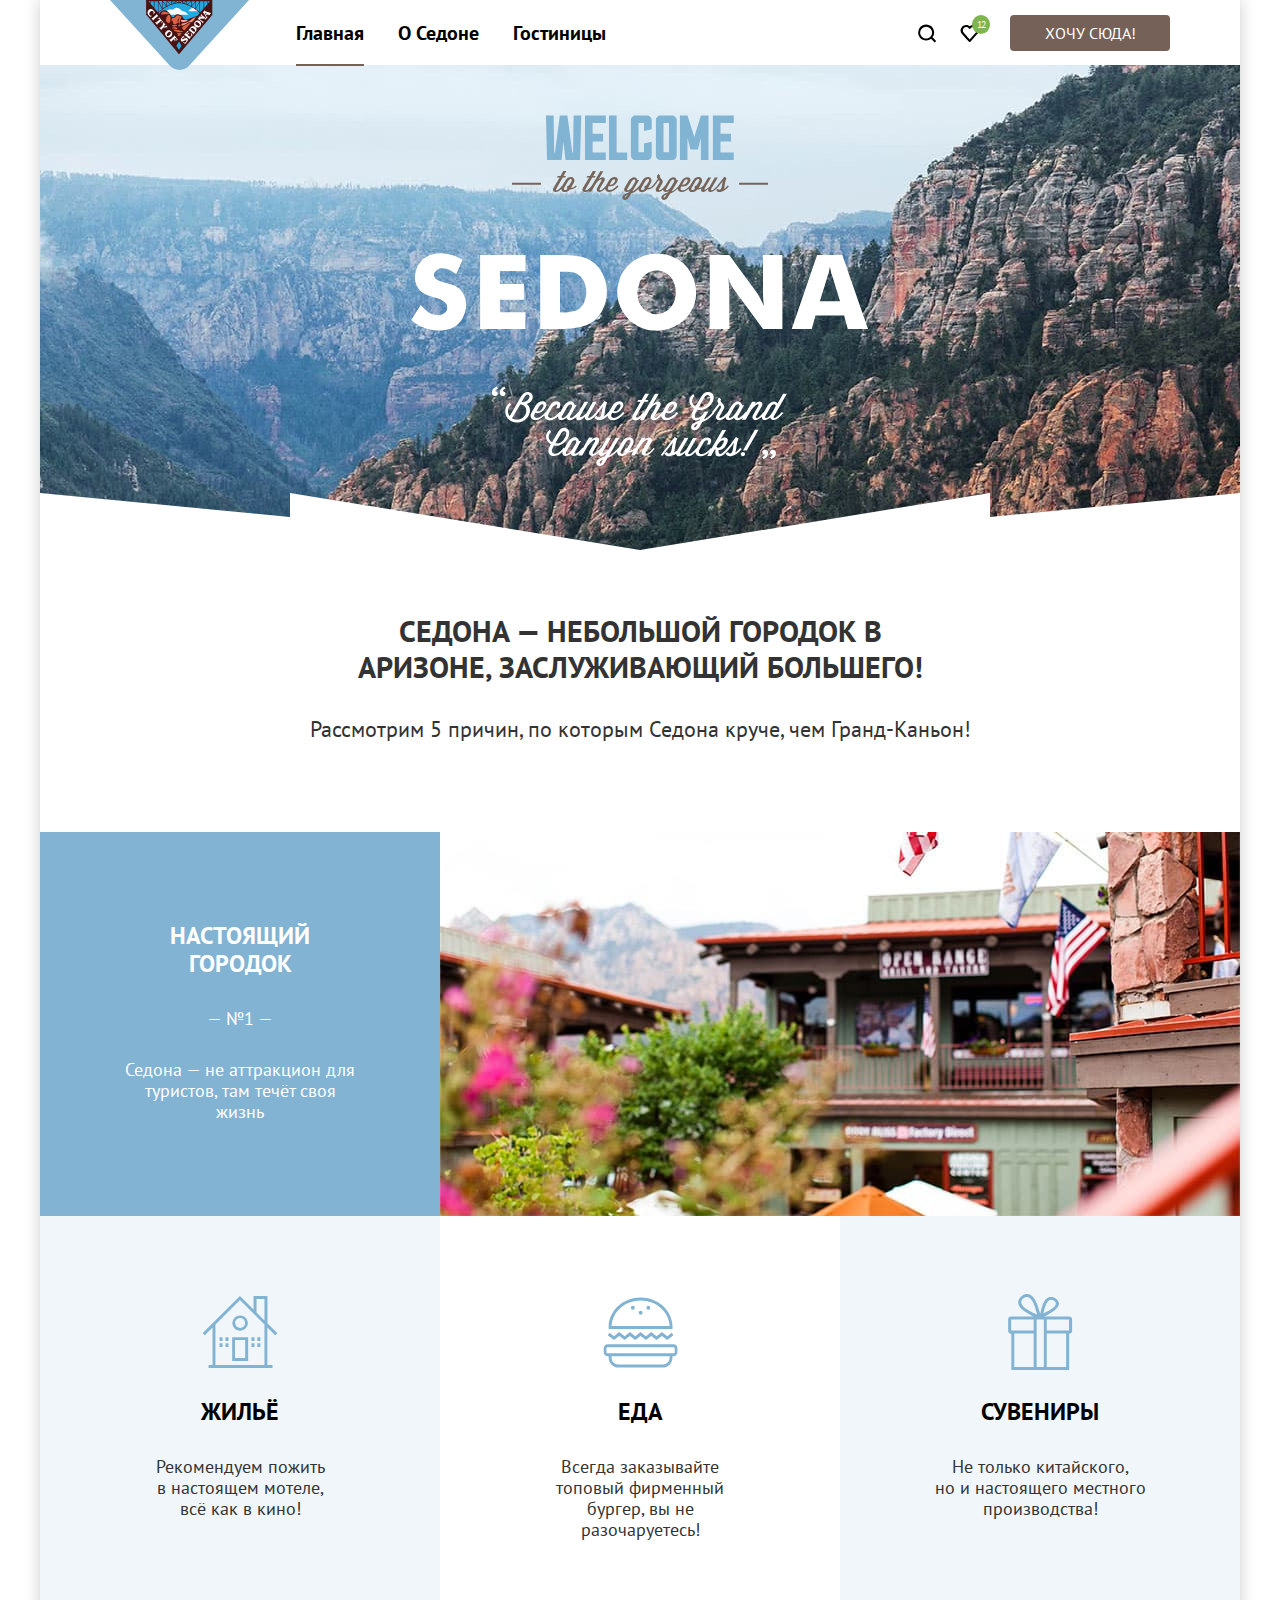
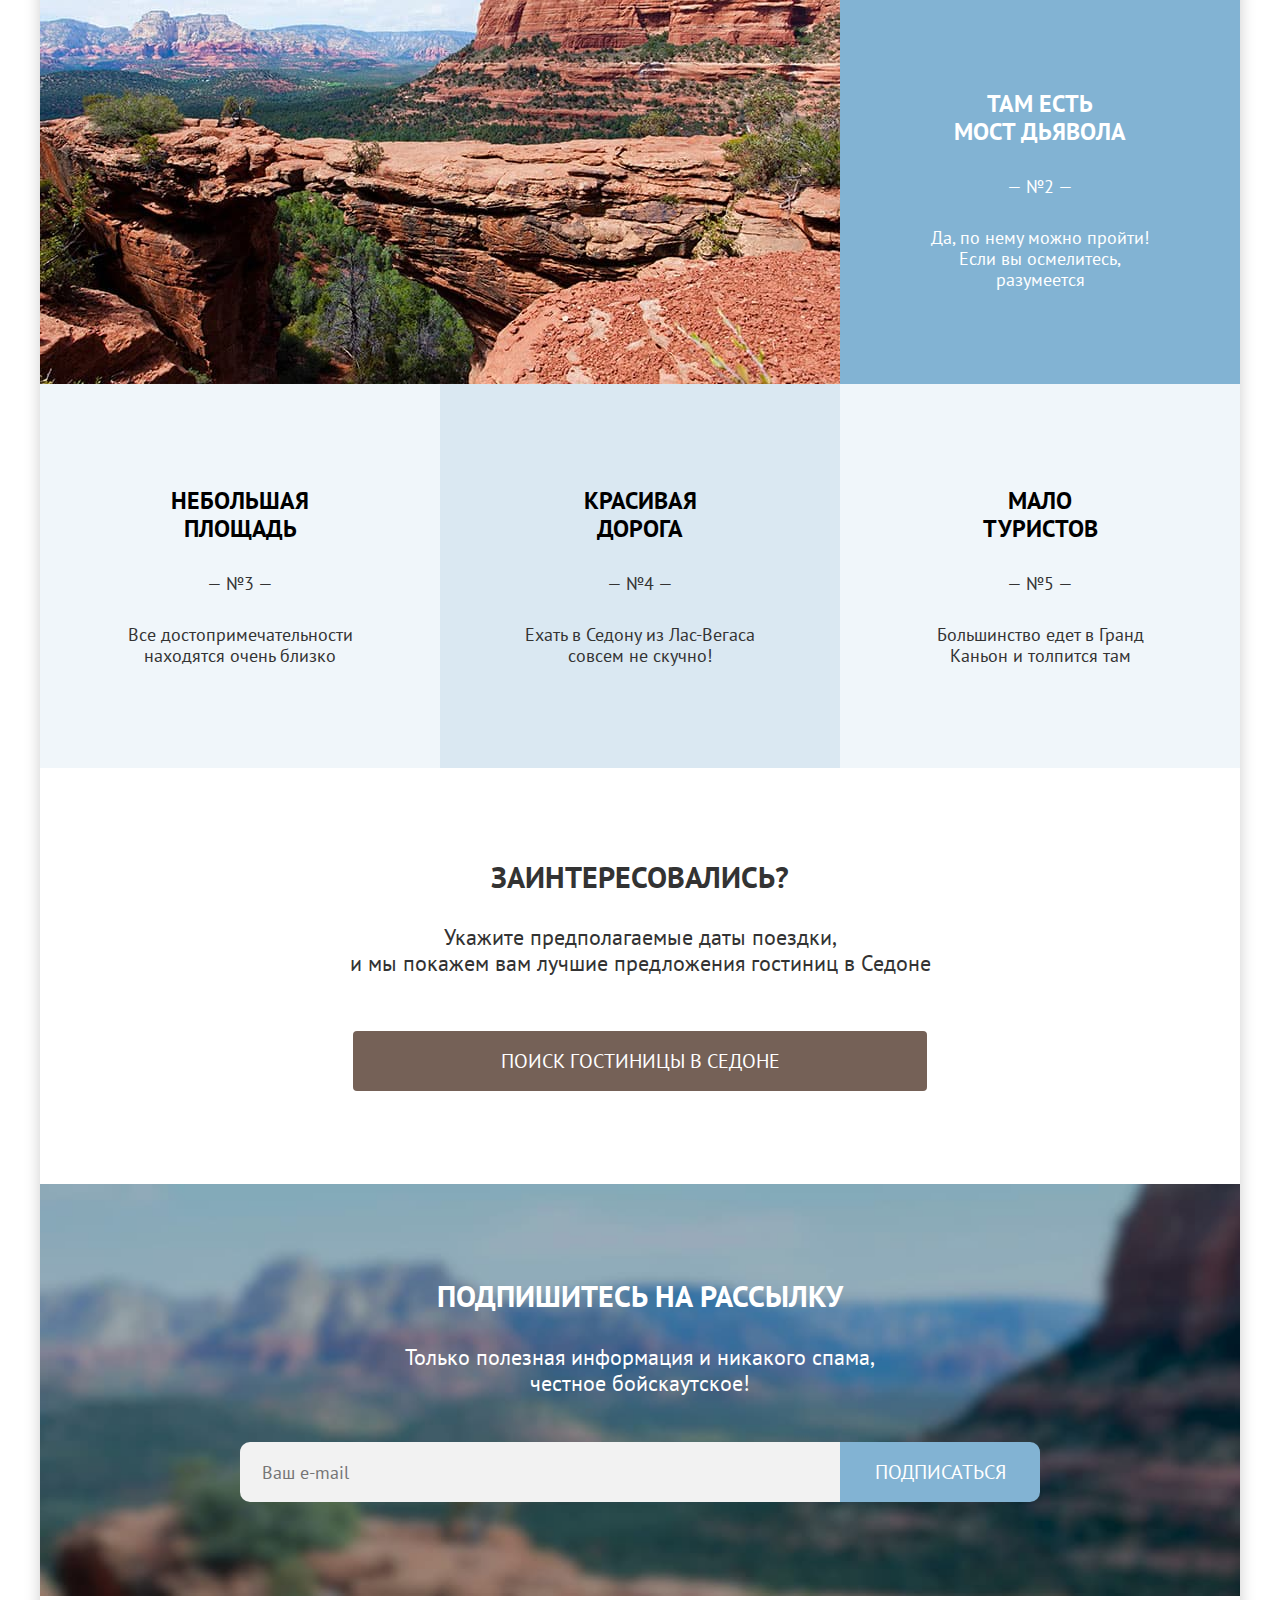
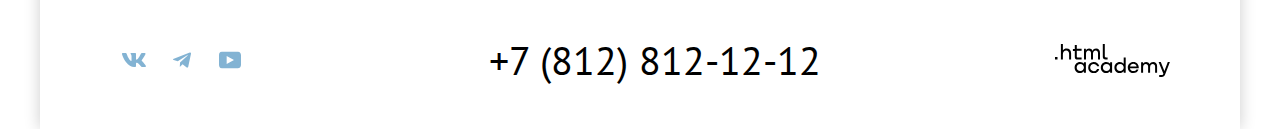
==== commit 6f615f77: "add for 2 part" ====
--- a/index.html
+++ b/index.html
@@ -202,6 +202,7 @@
             </ul>
             <a class="phone-infoline" href="tel:+78128121212">+7 (812) 812-12-12</a>
             <a class="htmlacademy-link" href="https://htmlacademy.ru" target="_blank">
+              <span class="visually-hidden">перейти на сайт html academy</span>
               <svg class="htmlacademy-icon" width="115" height="33" fill="#000" xmlns="http://www.w3.org/2000/svg">
                 <path fill="currentColor"
                   d="M0 12.9v2.6h2.5v-2.6H0ZM11.6 4.5c-1.6 0-2.8.7-3.6 1.7h-.1V0h-2v15.5h2v-5.3c0-2.1 1.3-3.6 3.3-3.6 1.8 0 2.9 1.4 2.9 3.2v5.7h2V9.4c.1-3-1.8-4.9-4.5-4.9ZM26.6 4.8h-4.8V1.1h-2v3.8h-1.9v2h1.9v6c0 1.7 1 2.7 2.7 2.7h4.1v-2h-3.7c-.7 0-1.1-.4-1.1-1.1V6.8h4.8v-2ZM41.1 4.6c-1.6 0-2.9.8-3.5 2.1h-.1c-.6-1.2-1.8-2.1-3.4-2.1-1.4 0-2.5.8-3.1 1.8h-.1V4.8H29v10.6h2V10c0-2 1-3.5 2.6-3.5 1.5 0 2.4 1 2.4 2.6v6.3h2V9.8c0-2.4 1.4-3.3 2.6-3.3 1.5 0 2.4 1 2.4 2.6v6.3h2V8.9c.1-2.5-1.4-4.3-3.9-4.3ZM47.8 12.7c0 1.7 1 2.7 2.8 2.7h2v-2h-1.7c-.7 0-1.1-.4-1.1-1.1V0h-2v12.7ZM28.9 19.7c-.9-1.1-2.2-1.8-3.9-1.8-3.1 0-5.4 2.3-5.4 5.6s2.3 5.6 5.4 5.6c1.8 0 3-.8 3.8-1.9h.1v1.6h2V18.2h-2v1.5Zm-3.6 7.4c-2.2 0-3.6-1.6-3.6-3.6s1.4-3.6 3.6-3.6 3.6 1.6 3.6 3.6c0 1.9-1.4 3.6-3.6 3.6ZM44.2 22c-.5-2.4-2.6-4.1-5.4-4.1a5.4 5.4 0 0 0-5.6 5.6c0 3.1 2.2 5.6 5.6 5.6 2.8 0 4.9-1.8 5.4-4.2h-2.1a3.4 3.4 0 0 1-3.3 2.3c-2.2 0-3.6-1.6-3.6-3.6s1.4-3.6 3.6-3.6c1.6 0 2.8 1 3.3 2.2h2.1V22ZM55.1 19.7c-.9-1.1-2.2-1.8-3.9-1.8-3.1 0-5.4 2.3-5.4 5.6s2.3 5.6 5.4 5.6c1.8 0 3-.8 3.8-1.9h.1v1.6h2V18.2h-2v1.5Zm-3.6 7.4c-2.2 0-3.6-1.6-3.6-3.6s1.4-3.6 3.6-3.6 3.6 1.6 3.6 3.6c0 1.9-1.5 3.6-3.6 3.6ZM68.7 19.8c-.9-1.1-2.2-1.9-3.9-1.9-3.1 0-5.4 2.3-5.4 5.6s2.2 5.6 5.4 5.6c1.7 0 3-.8 3.8-1.8h.1v1.5h2V13.4h-2v6.4Zm-3.6 7.3c-2.2 0-3.6-1.6-3.6-3.6s1.4-3.6 3.6-3.6 3.6 1.6 3.6 3.6c-.1 2-1.5 3.6-3.6 3.6ZM78.3 17.9c-3.3 0-5.5 2.5-5.5 5.6 0 3 2.1 5.6 5.5 5.6 2.5 0 4.5-1.3 5.2-3.6h-2.1c-.5 1-1.6 1.6-3 1.6-1.9 0-3.3-1.3-3.4-2.9h8.8c.2-3.6-2-6.3-5.5-6.3Zm0 1.9c1.7 0 3 1 3.3 2.6h-6.5c.3-1.5 1.5-2.6 3.2-2.6ZM98.2 17.9c-1.6 0-2.9.8-3.6 2h-.1c-.6-1.2-1.8-2-3.4-2-1.4 0-2.5.7-3.1 1.8v-1.5h-1.9v10.6h2v-5.4c0-2 1-3.4 2.6-3.5 1.5 0 2.4 1 2.4 2.6v6.3h2v-5.6c0-2.4 1.4-3.3 2.6-3.3 1.5 0 2.4 1 2.4 2.6v6.3h2v-6.5c.1-2.6-1.4-4.4-3.9-4.4ZM109.4 27l-3.6-8.9h-2.2l4.8 11.6c-.3.9-.7 1.2-1.7 1.2h-2.5v2h2.5c1.8 0 2.8-.8 3.5-2.6l4.7-12.2h-2.1l-3.4 8.9Z" />
@@ -249,7 +250,7 @@
               <div class="modal-field">
                 <label class="field-label" for="children">Дети:</label>
                 <span class="tooltip">
-                  <button class="tooltip-toggle" type="button" aria-labelledby="tooltip-label">
+                  <button class="tooltip-toggle" type="button" >
                     <svg width="1" height="9" viewBox="0 0 1 9" fill="none" xmlns="http://www.w3.org/2000/svg">
                       <g clip-path="url(#clip0_33716_651)">
                         <path d="M0 9H1L1 3H0L0 9Z" fill="white" />
--- a/styles/styles.css
+++ b/styles/styles.css
@@ -1,15 +1,15 @@
 @font-face {
   font-family: "PT Sans";
   font-style: normal;
-  font-size: 400;
-  src: url("../fonts/ptsans-700.woff2") format("woff2");
+  font-weight: 400;
+  src: url("../fonts/ptsans-400.woff2") format("woff2");
   font-display: swap;
 }
 
 @font-face {
   font-family: "PT Sans";
-  font-style: bold;
-  font-size: 700;
+  font-style: normal;
+  font-weight:700;
   src: url("../fonts/ptsans-700.woff2") format("woff2");
   font-display: swap;
 }
@@ -53,6 +53,7 @@
   padding: 0;
   display: flex;
   flex-wrap: wrap;
+
 }
 
 
@@ -169,7 +170,7 @@
   border: 0;
   font-size: 16px;
   line-height: 20px;
-  padding: 9px 15px 8px;
+  padding: 8px 15px 8px;
 
 }
 
@@ -232,28 +233,33 @@
   max-width: 1200px;
   box-sizing: border-box;
   color: #ffffff;
-  padding: 35px 70px 54px 70px;
+  padding: 35px 70px 54px 71px;
   margin-bottom: 55px;
   margin-top: -5px;
   background-color: #242424;
 }
-.header-icon-link{
+
+.header-icon-link {
   text-decoration: none;
   color: #81B3D3;
 }
-.header-icon-image:hover{
+
+.header-icon-image:hover {
   color: #48839b;
   outline: none;
 }
-.header-icon-image:active{
+
+.header-icon-image:active {
   color: #81B3D3;
   outline: none;
 }
+
 .header-icon-image:focus,
-.header-icon-image:focus-visible{
+.header-icon-image:focus-visible {
   color: #48839b;
   outline: 2px solid #81B3D3;
 }
+
 .inner-header-title {
   font-size: 60px;
   margin: 0 0 10px 0;
@@ -299,8 +305,8 @@
   line-height: 20px;
   font-weight: 400;
   font-family: "PT sans", sans-serif;
-  padding: 14px 15px 14px 15px;
-  margin-top: 9px;
+  padding: 14px 15px 15px 15px;
+  margin-top: 8px;
 }
 
 .breadcrums-icon {
@@ -508,7 +514,7 @@
   line-height: 36px;
   text-transform: uppercase;
   margin: 0;
-  margin-bottom: 29px;
+  margin-bottom: 30px;
 }
 
 .newsletter p {
@@ -560,7 +566,6 @@
   line-height: 40px;
   color: #000000;
   text-decoration: none;
-  letter-spacing: -1px;
   max-width: 500px;
   padding: 10px;
   box-sizing: border-box;
@@ -623,6 +628,9 @@
   padding-bottom: 30px;
 
 }
+.flex-box{
+  height: 100%;
+}
 
 /* style for catalog */
 span.star {
@@ -656,10 +664,11 @@
   font-family: "PT Sans", sans-serif;
   font-weight: 700;
   margin-right: auto;
+  margin-left: 2px;
 }
 
 .number-hotel-in-page {
-  margin-left: 46px;
+  margin-left: 48px;
   border: 2px solid #E5E5E5;
   border-radius: 4px;
   width: 160px;
@@ -675,6 +684,7 @@
   box-sizing: border-box;
   font-family: "PT sans", sans-serif;
   margin-top: 4px;
+  background-color: white;
 }
 
 .product-list {
@@ -699,7 +709,6 @@
 .htmlacademy-icon {
   display: block;
   margin: 14px 10px;
-  
 }
 
 .product-card {
@@ -797,12 +806,13 @@
   appearance: none;
   box-sizing: border-box;
   font-family: "PT sans", sans-serif;
+  background-color: #ffffff;
 }
 
 /* sort-end */
 
 .button-gallery {
-  padding: 10px 15px 8px 15px;
+  padding: 9px 15px 8px 15px;
   font-size: 16px;
   line-height: 20px
 }
@@ -845,7 +855,7 @@
   list-style-type: none;
   padding: 0;
   display: flex;
-  margin: 29px 0 25px 0;
+  margin: 30px 0 25px 0;
 }
 
 .visually-hidden {
@@ -871,10 +881,10 @@
   width: 100%;
   justify-content: space-between;
   min-height: 120px;
-  padding-top: 35px;
+  padding-top: 34px;
   padding-bottom: 35px;
   align-items: flex-start;
-  padding-left:60px;
+  padding-left: 60px;
   padding-right: 60px;
 }
 
@@ -923,19 +933,22 @@
   color: #68A2CA;
   outline: none;
 }
-.social-link:focus{
+
+.social-link:focus {
   color: #68A2CA;
   outline: 2px solid #81B3D3;
 }
+
 .social-link:active {
   color: rgba(104, 162, 202, 0.3);
   ;
 }
 
-.phone-infoline:focus{
+.phone-infoline:focus {
   outline: 2px solid #756157;
   color: #756157;
 }
+
 .phone-infoline:hover {
   color: #756157;
   outline: none;
@@ -950,8 +963,9 @@
   color: #756157;
   outline: none;
 }
-.htmlacademy-link:focus{
-  color:#756157;
+
+.htmlacademy-link:focus {
+  color: #756157;
   outline: 1px solid #756157;
 }
 
@@ -1043,7 +1057,7 @@
 
 .toggle-max {
   top: -8px;
-  right: -10px;
+  right: -8px;
 }
 
 .range-wrapper-inputs {
@@ -1077,7 +1091,7 @@
 .range-input-word {
   opacity: 0.3;
   position: absolute;
-  right: 14px;
+  right: 18px;
   top: 10px;
 }
 
@@ -1116,6 +1130,9 @@
   margin: 0;
   padding: 0;
   border: none;
+  margin-right: 73px;
+}
+.catalog-filter-group.slider{
   margin-right: 71px;
 }
 
@@ -1131,7 +1148,7 @@
 }
 
 .slider {
-  margin-left: 105px;
+  margin-left: 104px;
 }
 
 .slider .catalog-filter-title {
@@ -1249,7 +1266,7 @@
   position: relative;
   margin: auto;
   padding: 70px;
-  background: #FFFFFF;
+  background: #ffffff;
   box-shadow: 0 25px 50px rgba(0, 0, 0, 0.15);
   border-radius: 30px;
 }
@@ -1317,12 +1334,12 @@
 }
 
 .text-input:focus-visible {
-  background-color: #e6e6e6;
+  background-color: #E6E6E6;
   outline: 3px solid #83B3D3;
 }
 
 .text-input:active {
-  background-color: #FFFFFF;
+  background-color: #ffffff;
   box-shadow: inset 0 0 0 2px #000000;
 
 }
@@ -1425,7 +1442,7 @@
 }
 
 .field-number:active {
-  background-color: #FFFFFF;
+  background-color: #ffffff;
   box-shadow: inset 0 0 0 2px #000000;
 }
 
